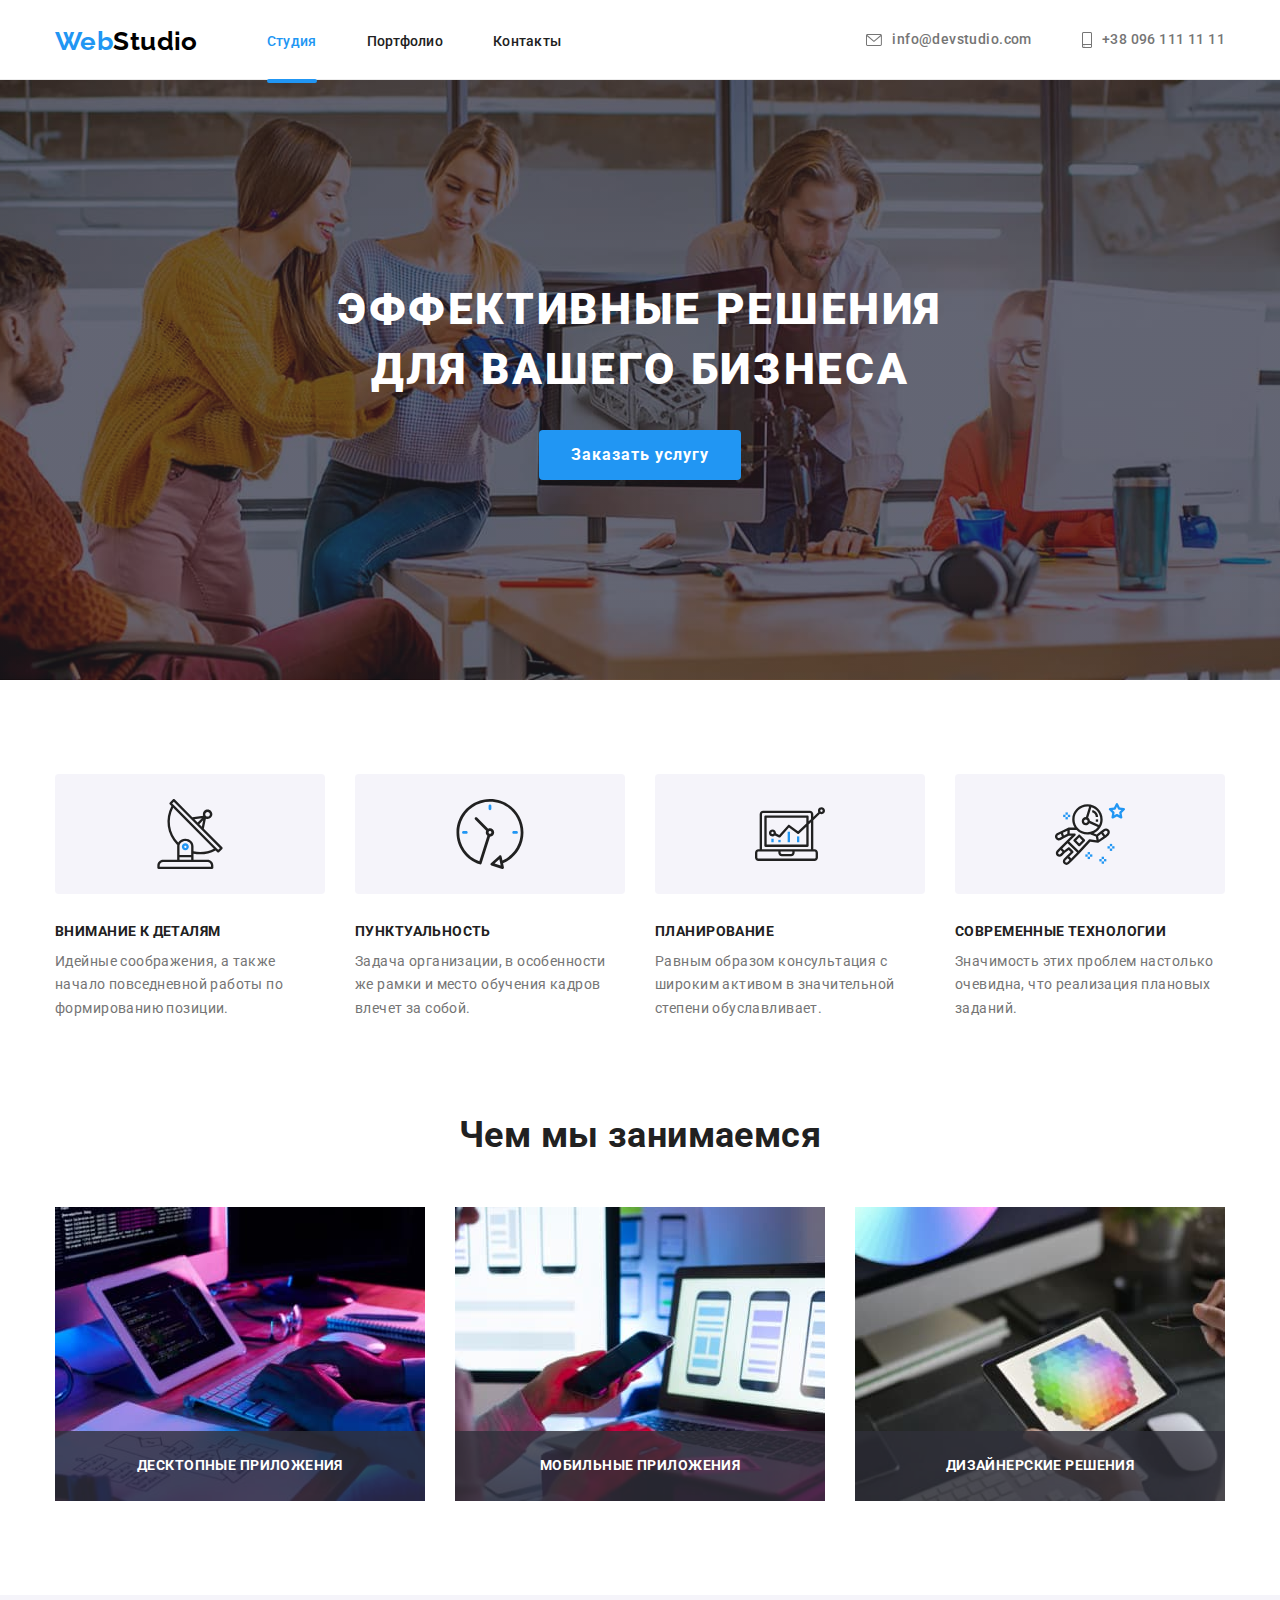
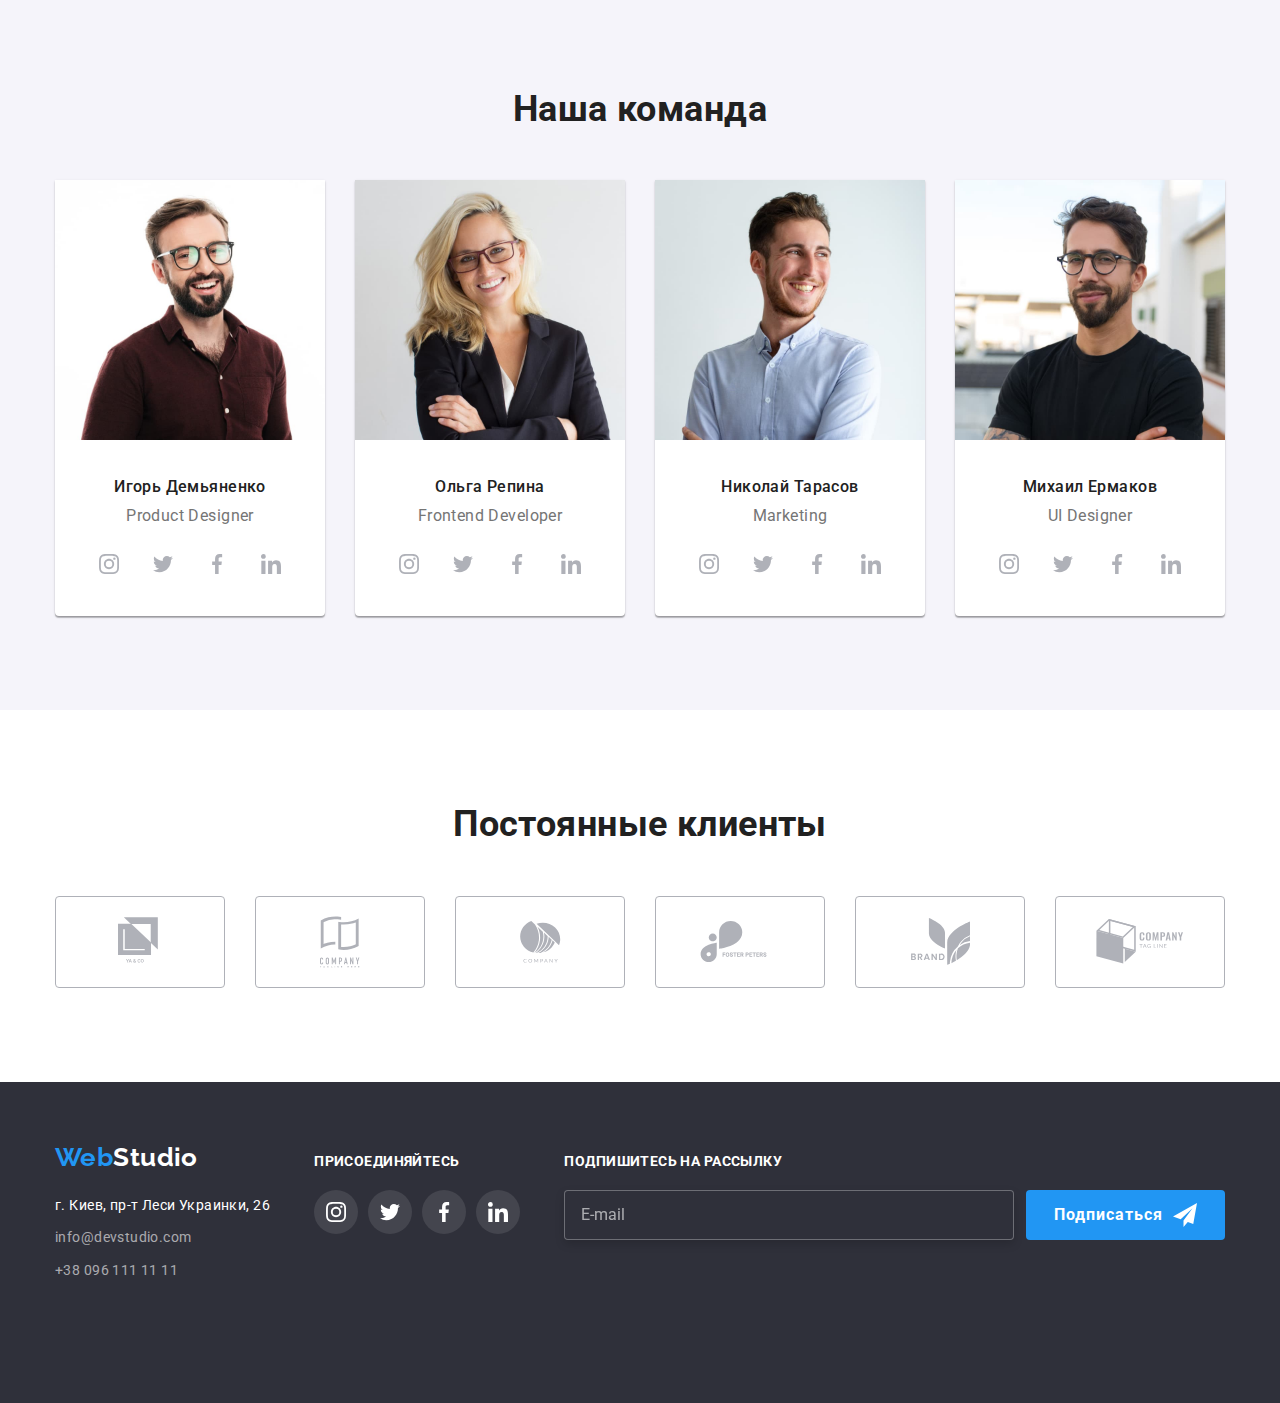
==== index.html @ 96daaaf6 "Добавляет адаптивную верстку" ====
<!DOCTYPE html>
<html lang="ru">
<head>
    <meta charset="UTF-8">
    <meta http-equiv="X-UA-Compatible" content="IE=edge">
    <meta name="viewport" content="width=device-width, initial-scale=1.0">
    <title>WebStudio</title>
    <link rel="stylesheet" href="https://cdnjs.cloudflare.com/ajax/libs/modern-normalize/1.0.0/modern-normalize.min.css">
    <link rel="preconnect" href="https://fonts.gstatic.com">
    <link href="https://fonts.googleapis.com/css2?family=Raleway:wght@700&family=Roboto:wght@400;500;700;900&display=swap"
        rel="stylesheet">
    <link rel="stylesheet" href="./css/styles.min.css">
    
</head>
<body>

    <!-- Шапка сайта -->

    <header class="header">
        <div class="container header__container">
            <nav class="header__navigation">
                <a href="./" class="logo"><span class="logo__first">Web</span>Studio</a>   
                <button class="menu-button" type="button">
                    <svg width="40" height="40" aria-label="Переключатель мобильного меню">
                        <use class="icon-menu" href="./images/icons/icons.svg#menu"></use>
                        <use class="icon-close_menu" href="./images/icons/icons.svg#close_menu"></use>
                    </svg>
                </button>
                <div class="menu-container">
                    <ul class="menu list">
                        <li class="menu__item"><a class="link menu__link current" href="./index.html">Студия</a></li>
                        <li class="menu__item"><a class="link menu__link" href="./portfolio.html">Портфолио</a></li>
                        <li class="menu__item"><a class="link menu__link" href="">Контакты</a></li>
                    </ul>               
        
                    <ul class="list contacts-us__list">
                        <li class="contacts-us__item">
                            <a href="mailto:info@devstudio.com" class="link contacts-us__link">
                                <svg class="contacts-us__icon" width="16" height="12">
                                    <use href="./images/icons/icons.svg#envelope"></use>
                                </svg>
                                info@devstudio.com</a>
                        </li>
                        <li class="contacts-us__item">
                            <a href="tel:+380961111111" class="link contacts-us__link">
                                <svg class="contacts-us__icon" width="10" height="16">
                                    <use href="./images/icons/icons.svg#smartphone"></use>
                                </svg>  
                            +38 096 111 11 11</a>
                        </li>  
                    </ul>
                </div> 
            </nav>
         </div>
    </header>  

    <main>

        <!-- Hero -->

        <section class="section hero">
            <div class="container hero__container">
                <h1 class="hero__title">Эффективные решения<br>для вашего бизнеса</h1>
                <button type="button" class="button hero__button" data-modal-open>Заказать услугу</button>
            </div>
        </section>
        
        
        <!-- Особенности -->

        <section class="section features">
            <div class="container features__container">
                <h2 class="features__heading visually-hidden">Особенности</h2>
                <ul class="list features__list">
                    <li class="features__item features__icon-antenna">
                        <h3 class="features__item-title">Внимание к деталям</h3>
                        <p>Идейные соображения, а также начало повседневной работы по формированию позиции.</p>
                    </li>
                    <li class="features__item features__icon-clock">                         
                        <h3 class="features__item-title">Пунктуальность</h3>
                        <p>Задача организации, в особенности же рамки и место обучения кадров влечет за собой.</p>
                    </li>
                    <li class="features__item features__icon-diagram">                        
                        <h3 class="features__item-title">Планирование</h3>
                        <p>Равным образом консультация с широким активом в значительной степени обуславливает.</p>
                    </li>
                    <li class="features__item features__icon-astronaut">                       
                        <h3 class="features__item-title">Современные технологии</h3>
                        <p>Значимость этих проблем настолько очевидна, что реализация плановых заданий.</p>
                    </li>
                </ul>
            </div>
        </section>

        <!-- Чем мы занимаемся -->

        <section class="section work-list">
            <div class="container work-list__container">
                <h2 class="work-list__heading">Чем мы занимаемся</h2>
                <ul class="list work-list__list">         
                    <li class="work-list__item">
                        <img src="./images/work-list/box1.jpg" alt="box1" width="370">
                        <p class="work-list__text-image">Десктопные приложения</p>
                    </li>
                    <li class="work-list__item">
                        <img src="./images/work-list/box2.jpg" alt="box2" width="370">
                        <p class="work-list__text-image">Мобильные приложения</p>
                    </li>  
                    <li class="work-list__item">
                        <img src="./images/work-list/box3.jpg" alt="box3" width="370">
                        <p class="work-list__text-image">Дизайнерские решения</p>
                    </li>
                </ul>
            </div>
        </section>

        <!-- Наша команда -->

        <section class="section team">
            <div class="container">
                <h2 class="team__heading">Наша команда</h2>
                <ul class="list team__list">   
                    <li class="team__card">
                        <img class="team__photo" src="./images/team/img(2)(1).jpg" alt="фото Игорь Демьяненко" width="270">
                        <div class="team__contacts">
                            <h3 class="team__name">Игорь Демьяненко</h3>
                            <p lang="en" class="team__profession">Product Designer</p>
                            <ul class="list team__social-list">
                                <li class="team__social-item">
                                    <a class="link team__social-link" href="" target="_blank" rel="noopener noreferrer">
                                        <svg class="icon" width="20" height="20">
                                            <use href="./images/icons/icons.svg#instagram"></use>
                                        </svg>
                                    </a>
                                </li>
                                <li class="team__social-item">
                                    <a class="link team__social-link" href="" target="_blank" rel="noopener noreferrer">
                                        <svg class="icon" width="20" height="20">
                                            <use href="./images/icons/icons.svg#twitter"></use>
                                        </svg>
                                    </a>
                                </li>
                                <li class="team__social-item">
                                    <a class="link team__social-link" href="" target="_blank" rel="noopener noreferrer">
                                        <svg class="icon" width="20" height="20">
                                            <use href="./images/icons/icons.svg#facebook"></use>
                                        </svg>
                                    </a>
                                </li>
                                <li class="team__social-item">
                                    <a class="link team__social-link" href="" target="_blank" rel="noopener noreferrer">
                                        <svg class="icon" width="20" height="20">
                                            <use href="./images/icons/icons.svg#linkedin"></use>
                                        </svg>
                                    </a>
                                </li>
                            </ul>         
                        </div>
                    </li>
                    <li class="team__card">
                        <img class="team__photo" src="./images/team/img(3)(1).jpg" alt="фото Ольга Репина" width="270">
                        <div class="team__contacts">
                            <h3 class="team__name">Ольга Репина</h3>
                            <p lang="en" class="team__profession">Frontend Developer</p>
                            <ul class="list team__social-list">
                                <li class="team__social-item">
                                    <a class="link team__social-link" href="" target="_blank" rel="noopener noreferrer">
                                        <svg class="icon" width="20" height="20">
                                            <use href="./images/icons/icons.svg#instagram"></use>
                                        </svg>
                                    </a>
                                </li>
                                <li class="team__social-item">
                                    <a class="link team__social-link" href="" target="_blank" rel="noopener noreferrer">
                                        <svg class="icon" width="20" height="20">
                                            <use href="./images/icons/icons.svg#twitter"></use>
                                        </svg>
                                    </a>
                                </li>
                                <li class="team__social-item">
                                    <a class="link team__social-link" href="" target="_blank" rel="noopener noreferrer">
                                        <svg class="icon" width="20" height="20">
                                            <use href="./images/icons/icons.svg#facebook"></use>
                                        </svg>
                                    </a>
                                </li>
                                <li class="team__social-item">
                                    <a class="link team__social-link" href="" target="_blank" rel="noopener noreferrer">
                                        <svg class="icon" width="20" height="20">
                                            <use href="./images/icons/icons.svg#linkedin"></use>
                                        </svg>
                                    </a>
                                </li>
                            </ul> 
                        </div>
                    </li>
                    <li class="team__card">
                        <img class="team__photo" src="./images/team/img(4)(1).jpg" alt="фото Николай Тарасов" width="270">
                        <div class="team__contacts">
                            <h3 class="team__name">Николай Тарасов</h3>
                        <p lang="en" class="team__profession">Marketing</p>
                        <ul class="list team__social-list">
                            <li class="team__social-item">
                                <a class="link team__social-link" href="" target="_blank" rel="noopener noreferrer">
                                    <svg class="icon" width="20" height="20">
                                        <use href="./images/icons/icons.svg#instagram"></use>
                                    </svg>
                                </a>
                            </li>
                            <li class="team__social-item">
                                <a class="link team__social-link" href="" target="_blank" rel="noopener noreferrer">
                                    <svg class="icon" width="20" height="20">
                                        <use href="./images/icons/icons.svg#twitter"></use>
                                    </svg>
                                </a>
                            </li>
                            <li class="team__social-item">
                                <a class="link team__social-link" href="" target="_blank" rel="noopener noreferrer">
                                    <svg class="icon" width="20" height="20">
                                        <use href="./images/icons/icons.svg#facebook"></use>
                                    </svg>
                                </a>
                            </li>
                            <li class="team__social-item">
                                <a class="link team__social-link" href="" target="_blank" rel="noopener noreferrer">
                                    <svg class="icon" width="20" height="20">
                                        <use href="./images/icons/icons.svg#linkedin"></use>
                                    </svg>
                                </a>
                            </li>
                        </ul> 
                        </div>
                    </li>
                    <li class="team__card">
                        <img  class="team__photo" src="./images/team/img(5)(1).jpg" alt="фото Михаил Ермаков" width="270">
                        <div class="team__contacts">
                            <h3 class="team__name">Михаил Ермаков</h3>
                            <p lang="en" class="team__profession">UI Designer</p>
                            <ul class="list team__social-list">
                                <li class="team__social-item">
                                    <a class="link team__social-link" href="" target="_blank" rel="noopener noreferrer">
                                        <svg class="team__icon" width="20" height="20">
                                            <use href="./images/icons/icons.svg#instagram"></use>
                                        </svg>
                                    </a>
                                </li>
                                <li class="team__social-item">
                                    <a class="link team__social-link" href="" target="_blank" rel="noopener noreferrer">
                                        <svg class="team__icon" width="20" height="20">
                                            <use href="./images/icons/icons.svg#twitter"></use>
                                        </svg>
                                    </a>
                                </li>
                                <li class="team__social-item">
                                    <a class="link team__social-link" href="" target="_blank" rel="noopener noreferrer">
                                        <svg class="team__icon" width="20" height="20">
                                            <use href="./images/icons/icons.svg#facebook"></use>
                                        </svg>
                                    </a>
                                </li>
                                <li class="team__social-item">
                                    <a class="link team__social-link" href="" target="_blank" rel="noopener noreferrer">
                                        <svg class="team__icon" width="20" height="20">
                                            <use href="./images/icons/icons.svg#linkedin"></use>
                                        </svg>
                                    </a>
                                </li>
                            </ul> 
                        </div>
                    </li> 
                </ul>
            </div>
        </section>

        <!-- Постоянные клиенты -->

        <section class="section clients">
            <div class="container">
                <h2 class="clients__heading">Постоянные клиенты</h2>            
            <div class="clients__main">
                <ul class="list clients__list">
                    <li class="clients__item">
                        <a class="link clients__link" href="">
                            <svg class="clients__icon" width="44" height="49">
                                <use href="./images/icons/icons.svg#logo1"></use>
                            </svg> 
                        </a>
                    </li>
                    <li class="clients__item">
                        <a class="link clients__link" href="">
                            <svg class="clients__icon" width="40" height="52">
                                <use href="./images/icons/icons.svg#logo2"></use>
                            </svg>
                        </a>
                    </li>
                    <li class="clients__item">
                        <a class="link clients__link" href="">
                            <svg class="clients__icon" width="41" height="42">
                                <use href="./images/icons/icons.svg#logo3"></use>
                            </svg>
                        </a>
                    </li>         
                    <li class="clients__item">
                        <a class="link clients__link" href="">
                            <svg class="clients__icon" width="80" height="42">
                                <use href="./images/icons/icons.svg#logo4"></use>
                            </svg>
                        </a>
                    </li>
                    <li class="clients__item">
                        <a class="link clients__link" href="">
                            <svg class="clients__icon" width="59" height="47">
                                <use href="./images/icons/icons.svg#logo5"></use>
                            </svg>
                        </a>
                    </li>
                    <li class="clients__item">
                        <a class="link clients__link" href="">
                            <svg class="clients__icon" width="88" height="45">
                                <use href="./images/icons/icons.svg#logo6"></use>
                            </svg>
                        </a>
                    </li>                                                         
            </ul>
            </div>
            </div>            
        </section>  
    </main>

    <!-- Футер -->

    <footer class="section footer">
        <div class="container footer__item">
            <div class="footer__contacts">
                <div class="footer__address">
                    <a href="./" class="logo logo--write"><span class="logo__first">Web</span>Studio</a>
                </div>
                <address>
                    <p  class="footer__title">г. Киев, пр-т Леси Украинки, 26</p>
                    <ul class="list footer__list">
                        <li class="footer__mail"><a href="mailto:info@devstudio.com" class="link footer__link">info@devstudio.com</a></li>
                        <li class="tel"><a href="tel:+380961111111" class="link footer__link">+38 096 111 11 11</a></li>
                    </ul>
                </address>
            </div>
            
            <div class="connection">
                <p class="connection__text">присоединяйтесь</p>
            <ul class="list connection__list">
                <li class="connection__item">
                    <a class="link connection__link" href="" target="_blank" rel="noopener noreferrer">
                        <svg class="icon" width="20" height="20">
                            <use href="./images/icons/icons.svg#instagram"></use>
                        </svg>
                    </a>
                </li>
                <li class="connection__item">
                    <a class="link connection__link" href="" target="_blank" rel="noopener noreferrer">
                        <svg class="icon" width="20" height="20">
                            <use href="./images/icons/icons.svg#twitter"></use>
                        </svg>
                    </a>
                </li>
                <li class="connection__item">
                    <a class="link connection__link" href="" target="_blank" rel="noopener noreferrer">
                        <svg class="icon" width="20" height="20">
                            <use href="./images/icons/icons.svg#facebook"></use>
                        </svg>
                    </a>
                </li>
                <li class="connection__item">
                    <a class="link connection__link" href="" target="_blank" rel="noopener noreferrer">
                        <svg class="icon" width="20" height="20">
                            <use href="./images/icons/icons.svg#linkedin"></use>
                        </svg>
                    </a>
                </li>
            </ul>
            </div>

            <!-- Форма в футере -->

            <div class="footer-form">
                <p class="footer-form__text">Подпишитесь на рассылку</p>
                <form class="subscription">                        
                        <div class="subscription__mail">
                            <label for="mail"></label>
                            <input type="email" class="subscription__input" name="mail" id="mail" placeholder="E-mail" />
                        </div>                  
                        <div class="footer-form__button">
                            <button class="button subscription__button" type="submit">Подписаться
                                <svg class="subscription__icon subscription__icon--end" width="24" height="24">
                                    <use href="./images/icons/icons.svg#icon-send"></use>
                                </svg>
                            </button>
                        </div>                       
                </form>
            </div>
        </div>    
    </footer>    

    <!-- Модальное окно -->

    <div class="backdrop is-hidden" data-modal>
        <div class="modal">
            <button type="button" class="modal__close" aria-label="Закрыть" data-modal-close>
                <svg class="icon" width="11" height="11">
                    <use href="./images/icons/icons.svg#close"></use>
                </svg>
            </button>
            
            <p class="modal__heading">Оставьте свои данные, мы вам перезвоним</p>
            <form class="modal-form">
                <div class="modal-form__name">
                    <label for="user-name" class="modal-form__label">Имя</label>
                    <div class="modal-form__line"> 
                        <input type="text" class="modal-form__input" name="user-name" id="user-name">
                        <svg class="modal-form__icon" width="18" height="18">
                            <use href="./images/icons/icons.svg#person"></use>
                        </svg>                                
                    </div>
                </div>
                <div class="modal-form__tel">
                    <label for="tel" class="modal-form__label">Телефон</label>
                    <div class="modal-form__line">
                        <input type="tel" class="modal-form__input" name="tel" id="tel">
                        <svg class="modal-form__icon" width="18" height="18">
                            <use href="./images/icons/icons.svg#phone"></use>
                        </svg>
                    </div>
                </div>
                <div class="modal-form__mail">
                    <label for="mailto" class="modal-form__label">Почта</label>
                    <div class="modal-form__line">
                        <input type="email" class="modal-form__input" name="mail" id="mailto">
                        <svg class="modal-form__icon" width="18" height="18">
                            <use href="./images/icons/icons.svg#email"></use>
                        </svg>
                    </div>
                </div>
                <div class="modal-form__comment">
                    <label for="comment" class="modal-form__label">Комментарий</label>
                    <textarea class="modal-form__comment-input" name="comment" id="comment" rows="6" placeholder="Введите текст"></textarea>
                </div>
                <div class="modal-form__agreement">
                    <label for="agreement" class="modal-form__check-label">
                        <input type="checkbox" class="modal-form__check" name="agreement" id="agreement">
                        <svg class="modal-form__icon-check" width="16" height="15">
                            <use href="./images/icons/icons.svg#icon-check"></use>
                        </svg>
                    <span class="modal-form__checkbox-text">Соглашаюсь с рассылкой и принимаю <a class="modal-form__link" href="">Условия договора</a></span>
                </label>
                </div>
                <button class="button button__modal-send" type="submit">Отправить</button>  
            </form>
        </div>
    </div>

    <script src="./js/modal.js"></script>
</body>
</html>
---- css/styles.min.css ----
:root{--primary-text-color: #757575;--title-text-color: #212121;--accent-color: #2196f3;--primary-write-color: #ffffff;--complementary-color: rgba(255, 255, 255, 0.6);--background-button-color: #f5f4fa;--logo-color: #000000;--background-section-color: #2f303a;--secondary-bg-color: #188ce8;--regular-font-weight: 400;--medium-font-weight: 500;--bold-font-weight: 700;--black-font-weight: 900;--main-font-size: 14px;--secondary-font-size: 16px;--main-transition: 250ms cubic-bezier(0.4, 0, 0.2, 1)}.hero__button:hover,.hero__button:focus,.button__modal-send:hover,.button__modal-send:focus{background-color:var(--secondary-bg-color);box-shadow:0px 4px 4px rgba(0,0,0,0.15)}body{background-color:var(--primary-write-color);color:var(--primary-text-color);font-family:Roboto, sans-serif;font-weight:var(--regular-font-weight);font-size:var(--main-font-size);line-height:1.7;letter-spacing:0.03em}.visually-hidden{position:absolute !important;clip:rect(1px 1px 1px 1px);clip:rect(1px, 1px, 1px, 1px);padding:0 !important;border:0 !important;height:1px !important;width:1px !important;overflow:hidden}h1,h2,h3,h4,h5,h6,p,ul{margin:0px;padding:0px}.link{text-decoration:none;color:inherit}.list{list-style:none}.section{width:100%}@media screen and (max-width: 480px), screen and (min-width: 480px){.section{padding-bottom:60px}}@media screen and (min-width: 768px){.section{padding-bottom:60px}}@media screen and (min-width: 1200px){.section{padding-bottom:94px}}img{display:block;max-width:100%;height:auto}.button{color:var(--primary-write-color);background-color:var(--accent-color);font-weight:var(--bold-font-weight);font-size:var(--secondary-font-size);line-height:1.87;align-items:center;text-align:center;letter-spacing:0.06em;cursor:pointer;padding:10px 32px;border:transparent;border-radius:4px;transition:background-color var(--main-transition),box-shadow var(--main-transition)}.logo{font-family:raleway, sans-serif;color:var(--logo-color);font-weight:var(--bold-font-weight);font-size:26px;line-height:1.2;text-decoration:none}@media screen and (max-width: 480px), screen and (min-width: 480px){.logo{padding-top:16px;padding-bottom:16px}}.logo__first{color:var(--accent-color)}.container{margin-left:auto;margin-right:auto;padding-left:15px;padding-right:15px}@media screen and (max-width: 480px), screen and (min-width: 480px){.container{width:480px}}@media screen and (min-width: 768px){.container{width:768px}}@media screen and (min-width: 1200px){.container{width:1200px}}.header{display:flex;border-bottom:1px solid #ECECEC}@media screen and (min-width: 480px), screen and (max-width: 480px){.header{height:60px}}@media screen and (min-width: 768px){.header{height:80px}}@media screen and (min-width: 1200px){.header{display:flex}}.header__navigation{display:flex;align-items:center}@media screen and (max-width: 480px), screen and (min-width: 480px){.header__navigation{justify-content:space-between}}@media screen and (min-width: 1200px){.header__navigation{display:flex;align-items:center}}@media screen and (min-width: 768px){.menu-button{display:none}}@media screen and (max-width: 480px), screen and (min-width: 480px){.menu-container{display:none}}@media screen and (min-width: 768px){.menu-container{display:block;display:flex;justify-content:center}}@media screen and (min-width: 768px){.menu__list{display:flex;margin-left:auto}}.menu{display:flex}@media screen and (min-width: 1200px){.menu{margin-left:auto;align-items:center}}@media screen and (min-width: 768px){.menu__item:not(:last-child){margin-right:50px}}@media screen and (min-width: 1200px){.menu__item:not(:last-child){margin-right:50px}}.menu__link{display:block;padding-top:32px;padding-bottom:32px}.menu,.menu__link{color:var(--title-text-color);font-weight:var(--medium-font-weight);line-height:1.14;list-style:none;letter-spacing:0.02em;transition:color var(--main-transition)}.menu:hover,.menu:focus,.menu__link:hover,.menu__link:focus{color:var(--accent-color)}.menu__link.current{color:var(--accent-color)}.menu__item{position:relative;align-items:baseline}.menu__link.current::after{content:'';position:absolute;bottom:-1px;left:0;width:100%;height:4px;background:#2196F3;border-radius:2px}.contacts-us__list{display:flex;margin-left:auto}@media screen and (min-width: 768px){.contacts-us__list{display:inline;margin-left:84px;padding-top:21px;padding-bottom:21px}}@media screen and (min-width: 1200px){.contacts-us__list{display:flex;margin-left:305px;padding-top:0;padding-bottom:0}}@media screen and (min-width: 1200px){.contacts-us__item:not(:first-child){margin-left:50px}}@media screen and (min-width: 768px){.contacts-us__item:not(:last-child){margin-bottom:4px}}.contacts-us__link{display:flex;color:var(--primary-text-color);font-weight:var(--medium-font-weight);line-height:1.14;align-items:center;transition:color var(--main-transition)}.contacts-us__link:hover,.contacts-us__link:focus{color:var(--accent-color)}@media screen and (min-width: 768px){.contacts-us__link{padding-top:0;padding-bottom:0}}@media screen and (min-width: 1200px){.contacts-us__link{padding-top:32px;padding-bottom:32px}}.contacts-us__icon{margin-right:10px;fill:currentColor;display:inline-block}.hero{display:flex;background-color:var(--background-section-color);text-align:center;max-width:1600px;margin-left:auto;margin-right:auto;background-image:linear-gradient(rgba(47,48,58,0.4), rgba(47,48,58,0.4)),url(../images/hero/fonhero.jpg);background-size:cover;background-repeat:no-repeat;background-position:center}@media screen and (max-width: 480px), screen and (min-width: 480px){.hero{padding-top:118px;padding-bottom:118px}}@media screen and (min-width: 768px){.hero{padding-top:118px;padding-bottom:118px}}@media screen and (min-width: 1200px){.hero{padding-top:200px;padding-bottom:200px}}.hero__title{color:var(--primary-write-color);font-weight:var(--black-font-weight);text-align:center;letter-spacing:0.06em;text-transform:uppercase;margin-bottom:30px;margin-left:auto;margin-right:auto}@media screen and (max-width: 480px), screen and (min-width: 480px){.hero__title{font-size:26px;line-height:1.61}}@media screen and (min-width: 768px){.hero__title{font-size:26px;line-height:1.61}}@media screen and (min-width: 1200px){.hero__title{font-size:44px;line-height:1.36}}@media screen and (max-width: 480px), screen and (min-width: 480px){.features{padding-top:60px}}@media screen and (min-width: 768px){.features{padding-top:60px}}@media screen and (min-width: 1200px){.features{padding-top:94px}}@media screen and (min-width: 768px){.features__item{width:calc((100%-60px) / 2);width:354px;margin-right:30px;margin-bottom:30px}}@media screen and (min-width: 1200px){.features__item{width:270px}}.features__item::before{content:"";display:inline-flex;height:120px;background-repeat:no-repeat;background-position:center;background-color:var(--background-button-color);border-radius:4px;margin-bottom:30px}@media screen and (max-width: 480px), screen and (min-width: 480px){.features__item::before{width:450px}}@media screen and (min-width: 768px){.features__item::before{width:354px}}@media screen and (min-width: 1200px){.features__item::before{width:270px}}.features__icon-antenna::before{background-image:url(../images/icons/antenna.svg)}.features__icon-clock::before{background-image:url(../images/icons/clock.svg)}.features__icon-diagram::before{background-image:url(../images/icons/diagram.svg)}.features__icon-astronaut::before{background-image:url(../images/icons/astronaut.svg)}@media screen and (min-width: 768px){.features__list{display:flex;flex-wrap:wrap;margin-right:-30px;margin-bottom:-30px}}@media screen and (min-width: 1200px){.features__list{display:flex}}.features__heading,.features__item-title{color:var(--title-text-color)}.features__item-title{font-size:var(--main-font-size);font-weight:var(--bold-font-weight);line-height:1.14;letter-spacing:0.03em;text-transform:uppercase;margin-bottom:10px}@media screen and (max-width: 480px), screen and (min-width: 480px){.features__item-title{text-align:center}}@media screen and (min-width: 768px){.features__item-title{text-align:start}}@media screen and (min-width: 1200px){.features__item-title{text-align:start}}@media screen and (max-width: 480px), screen and (min-width: 480px){.work-list{display:none}}@media screen and (min-width: 1200px){.work-list{display:block}}.work-list__list{display:flex}.work-list__heading{color:var(--title-text-color);font-weight:var(--bold-font-weight);font-size:36px;line-height:1.16;text-align:center}.work-list__heading{margin-bottom:50px}.work-list__item{position:relative}.work-list__item:not(:last-child){margin-right:30px}.work-list__text-image{position:absolute;display:flex;background-color:rgba(47,48,58,0.8);bottom:0;width:100%;height:70px;font-weight:var(--bold-font-weight);font-size:var(--main-font-size);line-height:1.14;align-items:center;justify-content:center;text-transform:uppercase;color:#FFFFFF}.team{background-color:#f5f4fa}@media screen and (max-width: 480px), screen and (min-width: 480px){.team{padding-top:60px}}@media screen and (min-width: 1200px){.team{padding-top:94px}}@media screen and (max-width: 480px), screen and (min-width: 480px){.team__list{display:flex;flex-wrap:wrap;justify-content:center}}@media screen and (min-width: 768px){.team__list{margin-right:-30px;margin-bottom:-30px}}@media screen and (min-width: 1200px){.team__list,.team__social-list{display:inline-flex}}@media screen and (min-width: 1200px){.team__card:not(:last-child){margin-right:30px}}.team__name{color:var(--title-text-color);font-weight:var(--medium-font-weight);font-size:var(--secondary-font-size);line-height:1.18;text-align:center;margin-bottom:10px}.team__profession{font-size:var(--secondary-font-size);line-height:1.18;text-align:center;margin-bottom:16px}.team__social-link{display:flex;justify-content:center;align-items:center;width:44px;height:44px;border-radius:50%;fill:#AFB1B8;transition:background-color var(--main-transition),fill var(--main-transition)}.team__social-link:hover,.team__social-link:focus{background-color:var(--accent-color);fill:var(--primary-write-color)}@media screen and (max-width: 480px), screen and (min-width: 480px){.team__social-item{display:inline-flex}}.team__social-item:not(:last-child){margin-right:10px}.team__heading{color:var(--title-text-color);font-weight:var(--bold-font-weight);text-align:center}@media screen and (max-width: 480px), screen and (min-width: 480px){.team__heading{font-size:28px;line-height:1.17;margin-bottom:30px}}@media screen and (min-width: 768px){.team__heading{font-size:28px;line-height:1.17;margin-bottom:30px}}@media screen and (min-width: 1200px){.team__heading{font-size:36px;line-height:1.16;margin-bottom:50px}}.team__card{background-color:var(--primary-write-color);box-shadow:0px 1px 3px rgba(0,0,0,0.12),0px 1px 1px rgba(0,0,0,0.14),0px 2px 1px rgba(0,0,0,0.2);border-radius:0px 0px 4px 4px;text-align:center}@media screen and (max-width: 480px), screen and (min-width: 480px){.team__card{margin-bottom:30px}}@media screen and (min-width: 768px){.team__card{width:calc((100%-60px) / 2);width:354px;margin-right:30px;margin-bottom:30px}}@media screen and (min-width: 1200px){.team__card{max-width:270px}}@media screen and (max-width: 480px), screen and (min-width: 480px){.team__photo{display:inline;justify-content:center;width:450px}}@media screen and (min-width: 768px){.team__photo{width:354px}}@media screen and (min-width: 1200px){.team__photo{width:270px}}.team__contacts{padding:30px 32px 30px 32px;justify-content:center}@media screen and (max-width: 480px), screen and (min-width: 480px){.work-list{display:none}}@media screen and (min-width: 1200px){.work-list{display:block}}.work-list__list{display:flex}.work-list__heading{color:var(--title-text-color);font-weight:var(--bold-font-weight);font-size:36px;line-height:1.16;text-align:center}.work-list__heading{margin-bottom:50px}.work-list__item{position:relative}.work-list__item:not(:last-child){margin-right:30px}.work-list__text-image{position:absolute;display:flex;background-color:rgba(47,48,58,0.8);bottom:0;width:100%;height:70px;font-weight:var(--bold-font-weight);font-size:var(--main-font-size);line-height:1.14;align-items:center;justify-content:center;text-transform:uppercase;color:#FFFFFF}@media screen and (max-width: 480px), screen and (min-width: 480px){.clients{padding-top:60px}}@media screen and (min-width: 768px){.clients{padding-top:60px}}@media screen and (min-width: 1200px){.clients{padding-top:94px}}.clients__heading{font-weight:var(--bold-font-weight);text-align:center;color:var(--title-text-color)}@media screen and (max-width: 480px), screen and (min-width: 480px){.clients__heading{font-size:28px;line-height:1.17;margin-bottom:30px}}@media screen and (min-width: 768px){.clients__heading{font-size:28px;line-height:1.17;margin-bottom:30px}}@media screen and (min-width: 1200px){.clients__heading{font-size:36px;line-height:1.16;margin-bottom:50px}}.clients__list{display:flex;flex-wrap:wrap}@media screen and (max-width: 480px), screen and (min-width: 480px){.clients__list{display:flex;flex-wrap:wrap;margin-right:-15px;margin-bottom:-30px}}@media screen and (min-width: 768px){.clients__list{display:flex;flex-wrap:wrap;margin-right:-30px;margin-bottom:-30px}}.clients__link{display:inline-flex;width:170px;height:92px;border:1px solid #AFB1B8;border-radius:4px;justify-content:center;align-items:center;fill:#AFB1B8;transition:fill var(--main-transition),border-color var(--main-transition)}.clients__link:hover,.clients__link:focus{fill:var(--accent-color);border-color:var(--accent-color)}@media screen and (max-width: 480px), screen and (min-width: 480px){.clients__link{width:210px}}@media screen and (min-width: 768px){.clients__link{width:226px}}@media screen and (min-width: 1200px){.clients__link{width:170px}}@media screen and (max-width: 480px), screen and (min-width: 480px){.clients__item{width:calc((100%-60px) / 2);width:210px;margin-right:15px;margin-bottom:30px}}@media screen and (min-width: 768px){.clients__item{width:calc((100%-60px) / 3);width:226px;margin-right:30px;margin-bottom:30px}}@media screen and (min-width: 1200px){.clients__item{width:170px}}.footer{background-color:var(--background-section-color);padding-top:60px;padding-bottom:60px}@media screen and (min-width: 768px) and (max-width: 1199px){.footer-adr:not(:last-child){margin-bottom:60px}}@media screen and (max-width: 480px), screen and (min-width: 480px){.footer__item{margin-left:auto;margin-right:auto}}@media screen and (min-width: 768px){.footer__item{display:flex;flex-wrap:wrap;justify-content:center}}@media screen and (min-width: 1200px){.footer__item{display:flex;justify-content:space-between;align-items:baseline}}@media screen and (max-width: 480px), screen and (min-width: 480px){.footer__contacts{text-align:center;margin-bottom:60px}}@media screen and (min-width: 768px){.footer__contacts{margin-right:165px}}@media screen and (min-width: 1200px){.footer__contacts{margin-right:0;text-align:start}}.footer__address{display:inline-block;margin-bottom:20px}.footer__address .logo{padding:0}.logo--write{color:var(--primary-write-color)}.footer__title{font-style:normal;color:var(--primary-write-color);line-height:1.7;margin-bottom:9px}.footer__link{font-style:normal;list-style:none;color:var(--complementary-color);line-height:1.7;transition:color var(--main-transition)}.footer__link:hover,.footer__link:focus{color:var(--accent-color)}.footer__mail{margin-bottom:9px}@media screen and (max-width: 480px), screen and (min-width: 480px){.connection{text-align:center;margin-bottom:60px}}@media screen and (min-width: 768px) and (max-width: 1199px){.connection{text-align:center}}@media screen and (min-width: 1200px){.connection{text-align:start}}.connection__text{font-weight:var(--bold-font-weight);line-height:1.14;text-transform:uppercase;color:var(--primary-write-color);margin-bottom:20px}.connection__list{display:inline-flex}.connection__link{display:flex;background-color:rgba(255,255,255,0.1);justify-content:center;align-items:center;width:44px;height:44px;border-radius:50%;fill:#FFFFFF;transition:background-color var(--main-transition)}.connection__link:hover,.connection__link:focus{background-color:var(--accent-color)}.connection__item:not(:last-child){margin-right:10px}.footer-form__text{color:var(--primary-write-color);font-weight:var(--bold-font-weight);line-height:1.14;text-transform:uppercase;margin-bottom:20px}@media screen and (max-width: 480px), screen and (min-width: 480px){.footer-form__text{text-align:center}}@media screen and (min-width: 768px) and (max-width: 1199px){.footer-form__text{text-align:center}}@media screen and (min-width: 1200px){.footer-form__text{text-align:start}}.subscription{display:flex;align-items:center}@media screen and (max-width: 480px), screen and (min-width: 480px){.subscription{display:block}}@media screen and (min-width: 768px){.subscription{display:block}}@media screen and (min-width: 1200px){.subscription{display:flex}}@media screen and (max-width: 480px), screen and (min-width: 480px){.subscription__mail{margin-bottom:20px}}@media screen and (min-width: 768px){.subscription__mail{margin-bottom:20px}}@media screen and (min-width: 768px) and (min-width: 1200px){.subscription__mail{margin-bottom:0}}.subscription__input{width:358px;height:50px;border:1px solid rgba(255,255,255,0.3);font-size:var(--secondary-font-size);line-height:1.25;color:rgba(255,255,255,0.6);filter:drop-shadow(0px 4px 4px rgba(0,0,0,0.15));border-radius:4px;padding-left:16px;background:var(--background-section-color)}.subscription__input::placeholder{font-size:var(--secondary-font-size);line-height:1.25;color:rgba(255,255,255,0.6)}@media screen and (max-width: 480px), screen and (min-width: 480px){.subscription__input{width:450px}}@media screen and (min-width: 768px) and (max-width: 1199px){.subscription__input{width:450px}}@media screen and (max-width: 480px), screen and (min-width: 480px){.footer-form__button{display:flex}}@media screen and (min-width: 768px) and (max-width: 1199px){.footer-form__button{display:flex}}.subscription__button{display:inline-flex;padding:10px 28px 10px 28px}.subscription__button:hover,.subscription__button:focus{background-color:var(--secondary-bg-color)}@media screen and (max-width: 480px), screen and (min-width: 480px){.subscription__button{margin-left:auto;margin-right:auto}}@media screen and (min-width: 768px) and (max-width: 1199px){.subscription__button{margin-left:auto;margin-right:auto}}@media screen and (min-width: 1200px){.subscription__button{margin-left:12px}}.subscription__icon--end{margin-left:10px}.card-set{padding-top:94px}.card-set__projects{display:flex;justify-content:center;margin-bottom:50px}.card-set__item:not(:last-child){margin-right:8px}.button__primary{color:var(--title-text-color);background-color:var(--background-button-color);font-weight:var(--medium-font-weight);line-height:1.62}.button__primary:hover,.button__primary:focus{color:var(--primary-write-color);background-color:var(--accent-color);box-shadow:0px 4px 4px rgba(0,0,0,0.15)}.button__primary--active{color:var(--primary-write-color);background-color:var(--accent-color);font-weight:var(--medium-font-weight);line-height:1.62;box-shadow:0px 4px 4px rgba(0,0,0,0.15)}.projects{display:flex;flex-wrap:wrap;margin-right:-30px;margin-bottom:-30px}.projects__title{color:var(--title-text-color);font-weight:var(--bold-font-weight);font-size:18px;line-height:2;letter-spacing:0.06em}.projects__direction{color:var(--primary-text-color);font-weight:var(--regular-font-weight);font-size:var(--secondary-font-size);line-height:1.9}.projects__title{margin-bottom:4px}.projects__item{background-color:var(--primary-write-color);flex-basis:calc((100%-60px) / 3);max-width:370px;margin-right:30px;margin-bottom:30px;border:1px solid #eeeeee}.projects__overlay{position:relative;overflow:hidden}.projects__text{position:absolute;width:100%;height:100%;padding:63px 24px 63px 24px;color:var(--primary-write-color);font-size:18px;line-height:1.55;background-color:rgba(33,150,243,0.9);opacity:0;transform:translatey(100%);transition:transform var(--main-transition),opacity var(--main-transition)}.projects__link:hover .projects__text,.projects__link:focus .projects__text{opacity:1;transform:translatey(0)}.projects__link{display:block;transition:box-shadow var(--main-transition)}.projects__link:hover,.projects__link:focus{box-shadow:0px 1px 1px rgba(0,0,0,0.12),0px 4px 4px rgba(0,0,0,0.06),1px 4px 6px rgba(0,0,0,0.16)}.projects__description{padding:20px 24px}.backdrop{position:fixed;top:0;left:0;width:100%;height:100%;background-color:rgba(0,0,0,0.2);opacity:1;transition:opacity var(--main-transition)}.backdrop.is-hidden{visibility:hidden;opacity:0;pointer-events:none}.backdrop.is-hidden .modal{transform:translate(-50%, -50%) scale(1.02)}.modal{position:absolute;left:50%;top:50%;min-width:528px;min-height:581px;background-color:#FFFFFF;box-shadow:0px 1px 3px rgba(0,0,0,0.12),0px 1px 1px rgba(0,0,0,0.14),0px 2px 1px rgba(0,0,0,0.2);border-radius:4px;visibility:visible;padding-top:40px;padding-left:40px;padding-right:40px;padding-bottom:40px;transform:translate(-50%, -50%) scale(1);transition:transform var(--main-transition)}.modal__close{position:absolute;display:flex;align-items:center;justify-content:center;top:8px;right:8px;width:30px;height:30px;border-radius:50%;background-color:#ffffff;border:1px solid rgba(0,0,0,0.1);transition:fill var(--main-transition)}.modal__close:hover,.modal__close:focus{cursor:pointer;fill:var(--accent-color)}.modal__heading{font-weight:var(--bold-font-weight);font-size:20px;line-height:1.15;text-align:center;color:var(--title-text-color);padding-bottom:12px}.modal-form__name,.modal-form__tel,.modal-form__mail{margin-bottom:10px}.modal-form__label,.check{font-weight:var(--regular-font-weight);font-size:12px;line-height:1.16;letter-spacing:0.01em;color:var(--primary-text-color)}.modal-form__line{position:relative}.modal-form__input{width:100%;height:40px;padding-left:42px;border:1px solid rgba(33,33,33,0.2);border-radius:4px;cursor:pointer;outline:0;transition:border var(--main-transition)}.modal-form__input:focus{border:1px solid var(--accent-color);outline-color:var(--accent-color)}.modal-form__input:focus+.modal-form__icon{fill:var(--accent-color)}.modal-form__icon{position:absolute;left:12px;top:50%;transform:translateY(-50%);transition:fill var(--main-transition)}.modal-form__comment{margin-bottom:20px}.modal-form__comment-input{width:100%;resize:none;border:1px solid rgba(33,33,33,0.2);border-radius:4px;cursor:pointer;padding:12px 16px 12px 16px;outline:0;transition:outline-color var(--main-transition),border var(--main-transition)}.modal-form__comment-input::placeholder{font-size:12px;line-height:1.16;letter-spacing:0.01em;color:rgba(117,117,117,0.5)}.modal-form__comment-input:focus{border:1px solid var(--accent-color);outline-color:var(--accent-color)}.modal-form__agreement{margin-bottom:30px}.modal-form__check-label{display:flex;align-items:center;justify-content:center;cursor:pointer}.modal-form__check{position:absolute;-webkit-appearance:none;-moz-appearance:none;appearance:none}.modal-form__check:checked+.modal-form__icon-check{background-color:var(--accent-color);background-image:var(--accent-color);border-radius:2px}.modal-form__icon-check{display:inline-block;width:16px;height:15px;background-image:url(../images/icons/border-check.svg);background-color:#fff;margin-right:7px;transition:background-color var(--main-transition)}.modal-form__checkbox-text{line-height:1.71;color:var(--primary-text-color)}.modal-form__link{color:var(--accent-color)}.button__modal-send{display:block;padding:10px 55px 10px 55px;margin-left:auto;margin-right:auto}
/*# sourceMappingURL=styles.min.css.map */
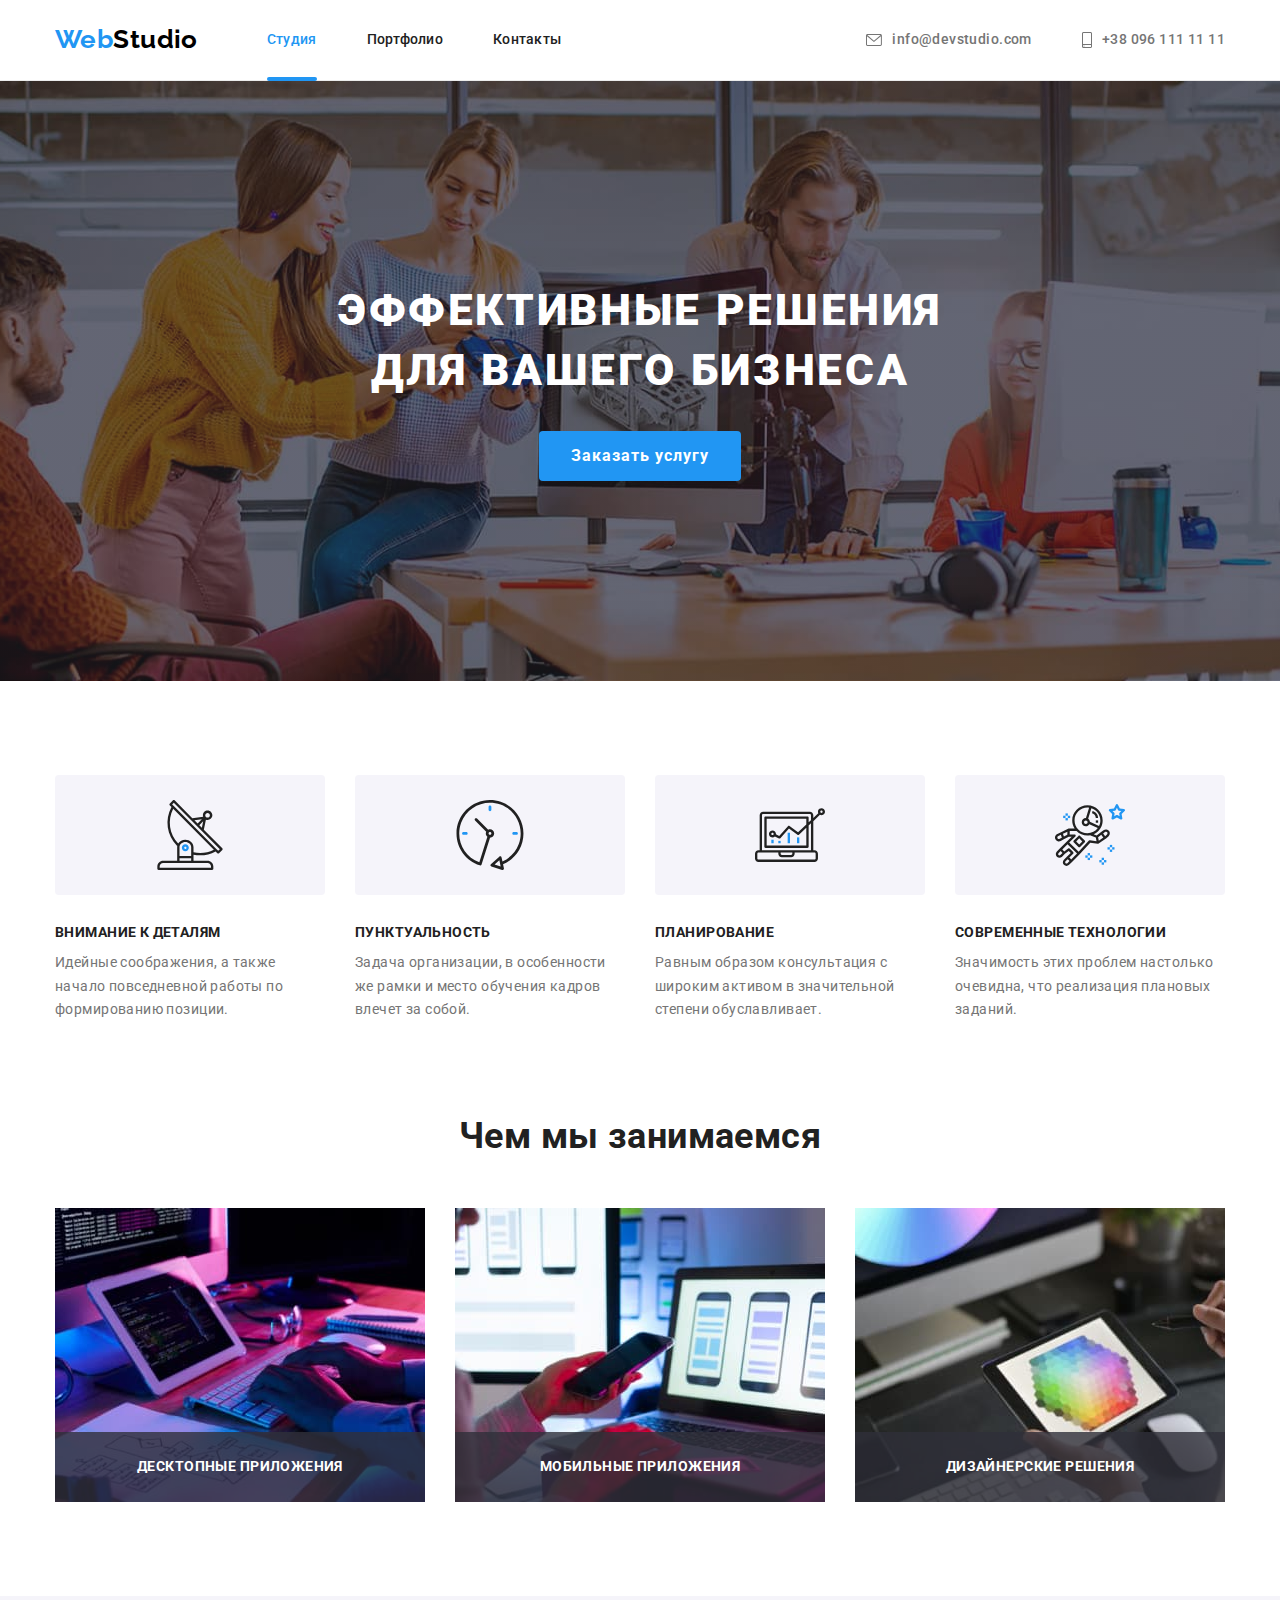
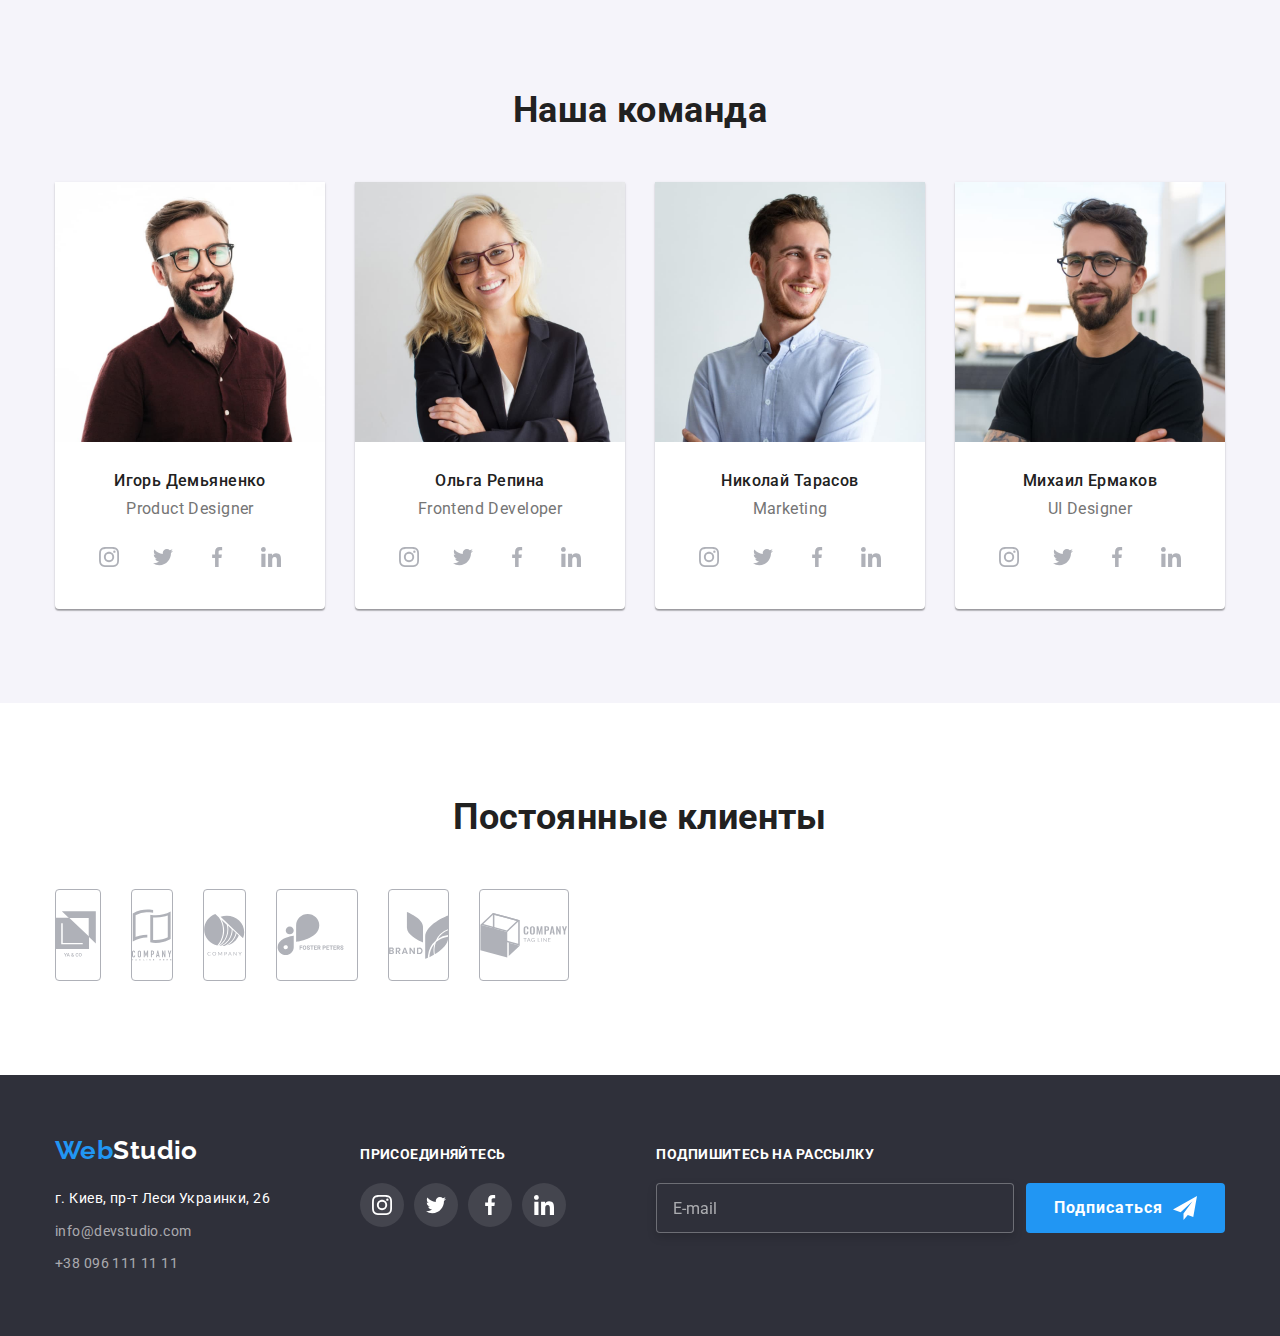
==== commit f8f3bb43: "Меняет медиа" ====
--- a/index.html
+++ b/index.html
@@ -20,12 +20,15 @@
         <div class="container header__container">
             <nav class="header__navigation">
                 <a href="./" class="logo"><span class="logo__first">Web</span>Studio</a>   
-                <button class="menu-button" type="button">
+                <button type="button" class="menu-button is-open" data-menu-button>
                     <svg width="40" height="40" aria-label="Переключатель мобильного меню">
                         <use class="icon-menu" href="./images/icons/icons.svg#menu"></use>
-                        <use class="icon-close_menu" href="./images/icons/icons.svg#close_menu"></use>
+                        <use class="icon-cross" href="./images/icons/icons.svg#cross"></use>
                     </svg>
                 </button>
+                <div class="mobile-menu" data-menu>
+
+                </div>
                 <div class="menu-container">
                     <ul class="menu list">
                         <li class="menu__item"><a class="link menu__link current" href="./index.html">Студия</a></li>
@@ -456,6 +459,7 @@
         </div>
     </div>
 
+    <script src="./js/menu.js"></script>
     <script src="./js/modal.js"></script>
 </body>
 </html>--- a/css/styles.min.css
+++ b/css/styles.min.css
@@ -1,2 +1,2 @@
-:root{--primary-text-color: #757575;--title-text-color: #212121;--accent-color: #2196f3;--primary-write-color: #ffffff;--complementary-color: rgba(255, 255, 255, 0.6);--background-button-color: #f5f4fa;--logo-color: #000000;--background-section-color: #2f303a;--secondary-bg-color: #188ce8;--regular-font-weight: 400;--medium-font-weight: 500;--bold-font-weight: 700;--black-font-weight: 900;--main-font-size: 14px;--secondary-font-size: 16px;--main-transition: 250ms cubic-bezier(0.4, 0, 0.2, 1)}.hero__button:hover,.hero__button:focus,.button__modal-send:hover,.button__modal-send:focus{background-color:var(--secondary-bg-color);box-shadow:0px 4px 4px rgba(0,0,0,0.15)}body{background-color:var(--primary-write-color);color:var(--primary-text-color);font-family:Roboto, sans-serif;font-weight:var(--regular-font-weight);font-size:var(--main-font-size);line-height:1.7;letter-spacing:0.03em}.visually-hidden{position:absolute !important;clip:rect(1px 1px 1px 1px);clip:rect(1px, 1px, 1px, 1px);padding:0 !important;border:0 !important;height:1px !important;width:1px !important;overflow:hidden}h1,h2,h3,h4,h5,h6,p,ul{margin:0px;padding:0px}.link{text-decoration:none;color:inherit}.list{list-style:none}.section{width:100%}@media screen and (max-width: 480px), screen and (min-width: 480px){.section{padding-bottom:60px}}@media screen and (min-width: 768px){.section{padding-bottom:60px}}@media screen and (min-width: 1200px){.section{padding-bottom:94px}}img{display:block;max-width:100%;height:auto}.button{color:var(--primary-write-color);background-color:var(--accent-color);font-weight:var(--bold-font-weight);font-size:var(--secondary-font-size);line-height:1.87;align-items:center;text-align:center;letter-spacing:0.06em;cursor:pointer;padding:10px 32px;border:transparent;border-radius:4px;transition:background-color var(--main-transition),box-shadow var(--main-transition)}.logo{font-family:raleway, sans-serif;color:var(--logo-color);font-weight:var(--bold-font-weight);font-size:26px;line-height:1.2;text-decoration:none}@media screen and (max-width: 480px), screen and (min-width: 480px){.logo{padding-top:16px;padding-bottom:16px}}.logo__first{color:var(--accent-color)}.container{margin-left:auto;margin-right:auto;padding-left:15px;padding-right:15px}@media screen and (max-width: 480px), screen and (min-width: 480px){.container{width:480px}}@media screen and (min-width: 768px){.container{width:768px}}@media screen and (min-width: 1200px){.container{width:1200px}}.header{display:flex;border-bottom:1px solid #ECECEC}@media screen and (min-width: 480px), screen and (max-width: 480px){.header{height:60px}}@media screen and (min-width: 768px){.header{height:80px}}@media screen and (min-width: 1200px){.header{display:flex}}.header__navigation{display:flex;align-items:center}@media screen and (max-width: 480px), screen and (min-width: 480px){.header__navigation{justify-content:space-between}}@media screen and (min-width: 1200px){.header__navigation{display:flex;align-items:center}}@media screen and (min-width: 768px){.menu-button{display:none}}@media screen and (max-width: 480px), screen and (min-width: 480px){.menu-container{display:none}}@media screen and (min-width: 768px){.menu-container{display:block;display:flex;justify-content:center}}@media screen and (min-width: 768px){.menu__list{display:flex;margin-left:auto}}.menu{display:flex}@media screen and (min-width: 1200px){.menu{margin-left:auto;align-items:center}}@media screen and (min-width: 768px){.menu__item:not(:last-child){margin-right:50px}}@media screen and (min-width: 1200px){.menu__item:not(:last-child){margin-right:50px}}.menu__link{display:block;padding-top:32px;padding-bottom:32px}.menu,.menu__link{color:var(--title-text-color);font-weight:var(--medium-font-weight);line-height:1.14;list-style:none;letter-spacing:0.02em;transition:color var(--main-transition)}.menu:hover,.menu:focus,.menu__link:hover,.menu__link:focus{color:var(--accent-color)}.menu__link.current{color:var(--accent-color)}.menu__item{position:relative;align-items:baseline}.menu__link.current::after{content:'';position:absolute;bottom:-1px;left:0;width:100%;height:4px;background:#2196F3;border-radius:2px}.contacts-us__list{display:flex;margin-left:auto}@media screen and (min-width: 768px){.contacts-us__list{display:inline;margin-left:84px;padding-top:21px;padding-bottom:21px}}@media screen and (min-width: 1200px){.contacts-us__list{display:flex;margin-left:305px;padding-top:0;padding-bottom:0}}@media screen and (min-width: 1200px){.contacts-us__item:not(:first-child){margin-left:50px}}@media screen and (min-width: 768px){.contacts-us__item:not(:last-child){margin-bottom:4px}}.contacts-us__link{display:flex;color:var(--primary-text-color);font-weight:var(--medium-font-weight);line-height:1.14;align-items:center;transition:color var(--main-transition)}.contacts-us__link:hover,.contacts-us__link:focus{color:var(--accent-color)}@media screen and (min-width: 768px){.contacts-us__link{padding-top:0;padding-bottom:0}}@media screen and (min-width: 1200px){.contacts-us__link{padding-top:32px;padding-bottom:32px}}.contacts-us__icon{margin-right:10px;fill:currentColor;display:inline-block}.hero{display:flex;background-color:var(--background-section-color);text-align:center;max-width:1600px;margin-left:auto;margin-right:auto;background-image:linear-gradient(rgba(47,48,58,0.4), rgba(47,48,58,0.4)),url(../images/hero/fonhero.jpg);background-size:cover;background-repeat:no-repeat;background-position:center}@media screen and (max-width: 480px), screen and (min-width: 480px){.hero{padding-top:118px;padding-bottom:118px}}@media screen and (min-width: 768px){.hero{padding-top:118px;padding-bottom:118px}}@media screen and (min-width: 1200px){.hero{padding-top:200px;padding-bottom:200px}}.hero__title{color:var(--primary-write-color);font-weight:var(--black-font-weight);text-align:center;letter-spacing:0.06em;text-transform:uppercase;margin-bottom:30px;margin-left:auto;margin-right:auto}@media screen and (max-width: 480px), screen and (min-width: 480px){.hero__title{font-size:26px;line-height:1.61}}@media screen and (min-width: 768px){.hero__title{font-size:26px;line-height:1.61}}@media screen and (min-width: 1200px){.hero__title{font-size:44px;line-height:1.36}}@media screen and (max-width: 480px), screen and (min-width: 480px){.features{padding-top:60px}}@media screen and (min-width: 768px){.features{padding-top:60px}}@media screen and (min-width: 1200px){.features{padding-top:94px}}@media screen and (min-width: 768px){.features__item{width:calc((100%-60px) / 2);width:354px;margin-right:30px;margin-bottom:30px}}@media screen and (min-width: 1200px){.features__item{width:270px}}.features__item::before{content:"";display:inline-flex;height:120px;background-repeat:no-repeat;background-position:center;background-color:var(--background-button-color);border-radius:4px;margin-bottom:30px}@media screen and (max-width: 480px), screen and (min-width: 480px){.features__item::before{width:450px}}@media screen and (min-width: 768px){.features__item::before{width:354px}}@media screen and (min-width: 1200px){.features__item::before{width:270px}}.features__icon-antenna::before{background-image:url(../images/icons/antenna.svg)}.features__icon-clock::before{background-image:url(../images/icons/clock.svg)}.features__icon-diagram::before{background-image:url(../images/icons/diagram.svg)}.features__icon-astronaut::before{background-image:url(../images/icons/astronaut.svg)}@media screen and (min-width: 768px){.features__list{display:flex;flex-wrap:wrap;margin-right:-30px;margin-bottom:-30px}}@media screen and (min-width: 1200px){.features__list{display:flex}}.features__heading,.features__item-title{color:var(--title-text-color)}.features__item-title{font-size:var(--main-font-size);font-weight:var(--bold-font-weight);line-height:1.14;letter-spacing:0.03em;text-transform:uppercase;margin-bottom:10px}@media screen and (max-width: 480px), screen and (min-width: 480px){.features__item-title{text-align:center}}@media screen and (min-width: 768px){.features__item-title{text-align:start}}@media screen and (min-width: 1200px){.features__item-title{text-align:start}}@media screen and (max-width: 480px), screen and (min-width: 480px){.work-list{display:none}}@media screen and (min-width: 1200px){.work-list{display:block}}.work-list__list{display:flex}.work-list__heading{color:var(--title-text-color);font-weight:var(--bold-font-weight);font-size:36px;line-height:1.16;text-align:center}.work-list__heading{margin-bottom:50px}.work-list__item{position:relative}.work-list__item:not(:last-child){margin-right:30px}.work-list__text-image{position:absolute;display:flex;background-color:rgba(47,48,58,0.8);bottom:0;width:100%;height:70px;font-weight:var(--bold-font-weight);font-size:var(--main-font-size);line-height:1.14;align-items:center;justify-content:center;text-transform:uppercase;color:#FFFFFF}.team{background-color:#f5f4fa}@media screen and (max-width: 480px), screen and (min-width: 480px){.team{padding-top:60px}}@media screen and (min-width: 1200px){.team{padding-top:94px}}@media screen and (max-width: 480px), screen and (min-width: 480px){.team__list{display:flex;flex-wrap:wrap;justify-content:center}}@media screen and (min-width: 768px){.team__list{margin-right:-30px;margin-bottom:-30px}}@media screen and (min-width: 1200px){.team__list,.team__social-list{display:inline-flex}}@media screen and (min-width: 1200px){.team__card:not(:last-child){margin-right:30px}}.team__name{color:var(--title-text-color);font-weight:var(--medium-font-weight);font-size:var(--secondary-font-size);line-height:1.18;text-align:center;margin-bottom:10px}.team__profession{font-size:var(--secondary-font-size);line-height:1.18;text-align:center;margin-bottom:16px}.team__social-link{display:flex;justify-content:center;align-items:center;width:44px;height:44px;border-radius:50%;fill:#AFB1B8;transition:background-color var(--main-transition),fill var(--main-transition)}.team__social-link:hover,.team__social-link:focus{background-color:var(--accent-color);fill:var(--primary-write-color)}@media screen and (max-width: 480px), screen and (min-width: 480px){.team__social-item{display:inline-flex}}.team__social-item:not(:last-child){margin-right:10px}.team__heading{color:var(--title-text-color);font-weight:var(--bold-font-weight);text-align:center}@media screen and (max-width: 480px), screen and (min-width: 480px){.team__heading{font-size:28px;line-height:1.17;margin-bottom:30px}}@media screen and (min-width: 768px){.team__heading{font-size:28px;line-height:1.17;margin-bottom:30px}}@media screen and (min-width: 1200px){.team__heading{font-size:36px;line-height:1.16;margin-bottom:50px}}.team__card{background-color:var(--primary-write-color);box-shadow:0px 1px 3px rgba(0,0,0,0.12),0px 1px 1px rgba(0,0,0,0.14),0px 2px 1px rgba(0,0,0,0.2);border-radius:0px 0px 4px 4px;text-align:center}@media screen and (max-width: 480px), screen and (min-width: 480px){.team__card{margin-bottom:30px}}@media screen and (min-width: 768px){.team__card{width:calc((100%-60px) / 2);width:354px;margin-right:30px;margin-bottom:30px}}@media screen and (min-width: 1200px){.team__card{max-width:270px}}@media screen and (max-width: 480px), screen and (min-width: 480px){.team__photo{display:inline;justify-content:center;width:450px}}@media screen and (min-width: 768px){.team__photo{width:354px}}@media screen and (min-width: 1200px){.team__photo{width:270px}}.team__contacts{padding:30px 32px 30px 32px;justify-content:center}@media screen and (max-width: 480px), screen and (min-width: 480px){.work-list{display:none}}@media screen and (min-width: 1200px){.work-list{display:block}}.work-list__list{display:flex}.work-list__heading{color:var(--title-text-color);font-weight:var(--bold-font-weight);font-size:36px;line-height:1.16;text-align:center}.work-list__heading{margin-bottom:50px}.work-list__item{position:relative}.work-list__item:not(:last-child){margin-right:30px}.work-list__text-image{position:absolute;display:flex;background-color:rgba(47,48,58,0.8);bottom:0;width:100%;height:70px;font-weight:var(--bold-font-weight);font-size:var(--main-font-size);line-height:1.14;align-items:center;justify-content:center;text-transform:uppercase;color:#FFFFFF}@media screen and (max-width: 480px), screen and (min-width: 480px){.clients{padding-top:60px}}@media screen and (min-width: 768px){.clients{padding-top:60px}}@media screen and (min-width: 1200px){.clients{padding-top:94px}}.clients__heading{font-weight:var(--bold-font-weight);text-align:center;color:var(--title-text-color)}@media screen and (max-width: 480px), screen and (min-width: 480px){.clients__heading{font-size:28px;line-height:1.17;margin-bottom:30px}}@media screen and (min-width: 768px){.clients__heading{font-size:28px;line-height:1.17;margin-bottom:30px}}@media screen and (min-width: 1200px){.clients__heading{font-size:36px;line-height:1.16;margin-bottom:50px}}.clients__list{display:flex;flex-wrap:wrap}@media screen and (max-width: 480px), screen and (min-width: 480px){.clients__list{display:flex;flex-wrap:wrap;margin-right:-15px;margin-bottom:-30px}}@media screen and (min-width: 768px){.clients__list{display:flex;flex-wrap:wrap;margin-right:-30px;margin-bottom:-30px}}.clients__link{display:inline-flex;width:170px;height:92px;border:1px solid #AFB1B8;border-radius:4px;justify-content:center;align-items:center;fill:#AFB1B8;transition:fill var(--main-transition),border-color var(--main-transition)}.clients__link:hover,.clients__link:focus{fill:var(--accent-color);border-color:var(--accent-color)}@media screen and (max-width: 480px), screen and (min-width: 480px){.clients__link{width:210px}}@media screen and (min-width: 768px){.clients__link{width:226px}}@media screen and (min-width: 1200px){.clients__link{width:170px}}@media screen and (max-width: 480px), screen and (min-width: 480px){.clients__item{width:calc((100%-60px) / 2);width:210px;margin-right:15px;margin-bottom:30px}}@media screen and (min-width: 768px){.clients__item{width:calc((100%-60px) / 3);width:226px;margin-right:30px;margin-bottom:30px}}@media screen and (min-width: 1200px){.clients__item{width:170px}}.footer{background-color:var(--background-section-color);padding-top:60px;padding-bottom:60px}@media screen and (min-width: 768px) and (max-width: 1199px){.footer-adr:not(:last-child){margin-bottom:60px}}@media screen and (max-width: 480px), screen and (min-width: 480px){.footer__item{margin-left:auto;margin-right:auto}}@media screen and (min-width: 768px){.footer__item{display:flex;flex-wrap:wrap;justify-content:center}}@media screen and (min-width: 1200px){.footer__item{display:flex;justify-content:space-between;align-items:baseline}}@media screen and (max-width: 480px), screen and (min-width: 480px){.footer__contacts{text-align:center;margin-bottom:60px}}@media screen and (min-width: 768px){.footer__contacts{margin-right:165px}}@media screen and (min-width: 1200px){.footer__contacts{margin-right:0;text-align:start}}.footer__address{display:inline-block;margin-bottom:20px}.footer__address .logo{padding:0}.logo--write{color:var(--primary-write-color)}.footer__title{font-style:normal;color:var(--primary-write-color);line-height:1.7;margin-bottom:9px}.footer__link{font-style:normal;list-style:none;color:var(--complementary-color);line-height:1.7;transition:color var(--main-transition)}.footer__link:hover,.footer__link:focus{color:var(--accent-color)}.footer__mail{margin-bottom:9px}@media screen and (max-width: 480px), screen and (min-width: 480px){.connection{text-align:center;margin-bottom:60px}}@media screen and (min-width: 768px) and (max-width: 1199px){.connection{text-align:center}}@media screen and (min-width: 1200px){.connection{text-align:start}}.connection__text{font-weight:var(--bold-font-weight);line-height:1.14;text-transform:uppercase;color:var(--primary-write-color);margin-bottom:20px}.connection__list{display:inline-flex}.connection__link{display:flex;background-color:rgba(255,255,255,0.1);justify-content:center;align-items:center;width:44px;height:44px;border-radius:50%;fill:#FFFFFF;transition:background-color var(--main-transition)}.connection__link:hover,.connection__link:focus{background-color:var(--accent-color)}.connection__item:not(:last-child){margin-right:10px}.footer-form__text{color:var(--primary-write-color);font-weight:var(--bold-font-weight);line-height:1.14;text-transform:uppercase;margin-bottom:20px}@media screen and (max-width: 480px), screen and (min-width: 480px){.footer-form__text{text-align:center}}@media screen and (min-width: 768px) and (max-width: 1199px){.footer-form__text{text-align:center}}@media screen and (min-width: 1200px){.footer-form__text{text-align:start}}.subscription{display:flex;align-items:center}@media screen and (max-width: 480px), screen and (min-width: 480px){.subscription{display:block}}@media screen and (min-width: 768px){.subscription{display:block}}@media screen and (min-width: 1200px){.subscription{display:flex}}@media screen and (max-width: 480px), screen and (min-width: 480px){.subscription__mail{margin-bottom:20px}}@media screen and (min-width: 768px){.subscription__mail{margin-bottom:20px}}@media screen and (min-width: 768px) and (min-width: 1200px){.subscription__mail{margin-bottom:0}}.subscription__input{width:358px;height:50px;border:1px solid rgba(255,255,255,0.3);font-size:var(--secondary-font-size);line-height:1.25;color:rgba(255,255,255,0.6);filter:drop-shadow(0px 4px 4px rgba(0,0,0,0.15));border-radius:4px;padding-left:16px;background:var(--background-section-color)}.subscription__input::placeholder{font-size:var(--secondary-font-size);line-height:1.25;color:rgba(255,255,255,0.6)}@media screen and (max-width: 480px), screen and (min-width: 480px){.subscription__input{width:450px}}@media screen and (min-width: 768px) and (max-width: 1199px){.subscription__input{width:450px}}@media screen and (max-width: 480px), screen and (min-width: 480px){.footer-form__button{display:flex}}@media screen and (min-width: 768px) and (max-width: 1199px){.footer-form__button{display:flex}}.subscription__button{display:inline-flex;padding:10px 28px 10px 28px}.subscription__button:hover,.subscription__button:focus{background-color:var(--secondary-bg-color)}@media screen and (max-width: 480px), screen and (min-width: 480px){.subscription__button{margin-left:auto;margin-right:auto}}@media screen and (min-width: 768px) and (max-width: 1199px){.subscription__button{margin-left:auto;margin-right:auto}}@media screen and (min-width: 1200px){.subscription__button{margin-left:12px}}.subscription__icon--end{margin-left:10px}.card-set{padding-top:94px}.card-set__projects{display:flex;justify-content:center;margin-bottom:50px}.card-set__item:not(:last-child){margin-right:8px}.button__primary{color:var(--title-text-color);background-color:var(--background-button-color);font-weight:var(--medium-font-weight);line-height:1.62}.button__primary:hover,.button__primary:focus{color:var(--primary-write-color);background-color:var(--accent-color);box-shadow:0px 4px 4px rgba(0,0,0,0.15)}.button__primary--active{color:var(--primary-write-color);background-color:var(--accent-color);font-weight:var(--medium-font-weight);line-height:1.62;box-shadow:0px 4px 4px rgba(0,0,0,0.15)}.projects{display:flex;flex-wrap:wrap;margin-right:-30px;margin-bottom:-30px}.projects__title{color:var(--title-text-color);font-weight:var(--bold-font-weight);font-size:18px;line-height:2;letter-spacing:0.06em}.projects__direction{color:var(--primary-text-color);font-weight:var(--regular-font-weight);font-size:var(--secondary-font-size);line-height:1.9}.projects__title{margin-bottom:4px}.projects__item{background-color:var(--primary-write-color);flex-basis:calc((100%-60px) / 3);max-width:370px;margin-right:30px;margin-bottom:30px;border:1px solid #eeeeee}.projects__overlay{position:relative;overflow:hidden}.projects__text{position:absolute;width:100%;height:100%;padding:63px 24px 63px 24px;color:var(--primary-write-color);font-size:18px;line-height:1.55;background-color:rgba(33,150,243,0.9);opacity:0;transform:translatey(100%);transition:transform var(--main-transition),opacity var(--main-transition)}.projects__link:hover .projects__text,.projects__link:focus .projects__text{opacity:1;transform:translatey(0)}.projects__link{display:block;transition:box-shadow var(--main-transition)}.projects__link:hover,.projects__link:focus{box-shadow:0px 1px 1px rgba(0,0,0,0.12),0px 4px 4px rgba(0,0,0,0.06),1px 4px 6px rgba(0,0,0,0.16)}.projects__description{padding:20px 24px}.backdrop{position:fixed;top:0;left:0;width:100%;height:100%;background-color:rgba(0,0,0,0.2);opacity:1;transition:opacity var(--main-transition)}.backdrop.is-hidden{visibility:hidden;opacity:0;pointer-events:none}.backdrop.is-hidden .modal{transform:translate(-50%, -50%) scale(1.02)}.modal{position:absolute;left:50%;top:50%;min-width:528px;min-height:581px;background-color:#FFFFFF;box-shadow:0px 1px 3px rgba(0,0,0,0.12),0px 1px 1px rgba(0,0,0,0.14),0px 2px 1px rgba(0,0,0,0.2);border-radius:4px;visibility:visible;padding-top:40px;padding-left:40px;padding-right:40px;padding-bottom:40px;transform:translate(-50%, -50%) scale(1);transition:transform var(--main-transition)}.modal__close{position:absolute;display:flex;align-items:center;justify-content:center;top:8px;right:8px;width:30px;height:30px;border-radius:50%;background-color:#ffffff;border:1px solid rgba(0,0,0,0.1);transition:fill var(--main-transition)}.modal__close:hover,.modal__close:focus{cursor:pointer;fill:var(--accent-color)}.modal__heading{font-weight:var(--bold-font-weight);font-size:20px;line-height:1.15;text-align:center;color:var(--title-text-color);padding-bottom:12px}.modal-form__name,.modal-form__tel,.modal-form__mail{margin-bottom:10px}.modal-form__label,.check{font-weight:var(--regular-font-weight);font-size:12px;line-height:1.16;letter-spacing:0.01em;color:var(--primary-text-color)}.modal-form__line{position:relative}.modal-form__input{width:100%;height:40px;padding-left:42px;border:1px solid rgba(33,33,33,0.2);border-radius:4px;cursor:pointer;outline:0;transition:border var(--main-transition)}.modal-form__input:focus{border:1px solid var(--accent-color);outline-color:var(--accent-color)}.modal-form__input:focus+.modal-form__icon{fill:var(--accent-color)}.modal-form__icon{position:absolute;left:12px;top:50%;transform:translateY(-50%);transition:fill var(--main-transition)}.modal-form__comment{margin-bottom:20px}.modal-form__comment-input{width:100%;resize:none;border:1px solid rgba(33,33,33,0.2);border-radius:4px;cursor:pointer;padding:12px 16px 12px 16px;outline:0;transition:outline-color var(--main-transition),border var(--main-transition)}.modal-form__comment-input::placeholder{font-size:12px;line-height:1.16;letter-spacing:0.01em;color:rgba(117,117,117,0.5)}.modal-form__comment-input:focus{border:1px solid var(--accent-color);outline-color:var(--accent-color)}.modal-form__agreement{margin-bottom:30px}.modal-form__check-label{display:flex;align-items:center;justify-content:center;cursor:pointer}.modal-form__check{position:absolute;-webkit-appearance:none;-moz-appearance:none;appearance:none}.modal-form__check:checked+.modal-form__icon-check{background-color:var(--accent-color);background-image:var(--accent-color);border-radius:2px}.modal-form__icon-check{display:inline-block;width:16px;height:15px;background-image:url(../images/icons/border-check.svg);background-color:#fff;margin-right:7px;transition:background-color var(--main-transition)}.modal-form__checkbox-text{line-height:1.71;color:var(--primary-text-color)}.modal-form__link{color:var(--accent-color)}.button__modal-send{display:block;padding:10px 55px 10px 55px;margin-left:auto;margin-right:auto}
+:root{--primary-text-color: #757575;--title-text-color: #212121;--accent-color: #2196f3;--primary-write-color: #ffffff;--complementary-color: rgba(255, 255, 255, 0.6);--background-button-color: #f5f4fa;--logo-color: #000000;--background-section-color: #2f303a;--secondary-bg-color: #188ce8;--regular-font-weight: 400;--medium-font-weight: 500;--bold-font-weight: 700;--black-font-weight: 900;--main-font-size: 14px;--secondary-font-size: 16px;--main-transition: 250ms cubic-bezier(0.4, 0, 0.2, 1)}.hero__button:hover,.hero__button:focus,.button__modal-send:hover,.button__modal-send:focus{background-color:var(--secondary-bg-color);box-shadow:0px 4px 4px rgba(0,0,0,0.15)}body{background-color:var(--primary-write-color);color:var(--primary-text-color);font-family:Roboto, sans-serif;font-weight:var(--regular-font-weight);font-size:var(--main-font-size);line-height:1.7;letter-spacing:0.03em}.visually-hidden{position:absolute !important;clip:rect(1px 1px 1px 1px);clip:rect(1px, 1px, 1px, 1px);padding:0 !important;border:0 !important;height:1px !important;width:1px !important;overflow:hidden}h1,h2,h3,h4,h5,h6,p,ul{margin:0px;padding:0px}.link{text-decoration:none;color:inherit}.list{list-style:none}.section{width:100%}@media screen and (max-width: 1199.98px){.section{padding-bottom:60px}}@media screen and (min-width: 1200px){.section{padding-bottom:94px}}img{display:block;max-width:100%;height:auto}.button{color:var(--primary-write-color);background-color:var(--accent-color);font-weight:var(--bold-font-weight);font-size:var(--secondary-font-size);line-height:1.87;align-items:center;text-align:center;letter-spacing:0.06em;cursor:pointer;padding:10px 32px;border:transparent;border-radius:4px;transition:background-color var(--main-transition),box-shadow var(--main-transition)}.logo{font-family:raleway, sans-serif;color:var(--logo-color);font-weight:var(--bold-font-weight);text-decoration:none}@media screen and (max-width: 767.98px){.logo{font-size:24px;line-height:1.16;padding-top:16px;padding-bottom:16px}}@media screen and (min-width: 768px){.logo{font-size:24px;line-height:1.16;padding-top:26px;padding-bottom:26px}}@media screen and (min-width: 1200px){.logo{font-size:26px;line-height:1.2;padding-top:24px;padding-bottom:25px}}.logo__first{color:var(--accent-color)}.container{width:100%;margin-left:auto;margin-right:auto;padding-left:15px;padding-right:15px}@media screen and (min-width: 480px){.container{width:480px}}@media screen and (min-width: 768px){.container{width:768px}}@media screen and (min-width: 1200px){.container{width:1200px}}.header{position:relative;display:flex;border-bottom:1px solid #ECECEC}.header__navigation{display:flex;align-items:center;justify-content:space-between}.menu-button{display:inline-flex;margin:0;padding:0;border:none;background-color:transparent}@media screen and (min-width: 768px){.menu-button{display:none}}.menu-button .icon-cross{display:none}.menu-button.is-open .icon-cross{display:block}.menu-button.is-open .icon-menu{display:none}.mobile-menu{display:none;position:absolute;top:100%;left:0;width:100%;height:400px;background-color:turquoise;padding:48px 40px 48px 40px}.mobile-menuis-open{display:block}@media screen and (max-width: 767.98px){.menu-container{display:none}}@media screen and (min-width: 768px){.menu-container{display:flex;justify-content:space-between;align-items:center}}@media screen and (min-width: 768px){.menu__list{display:flex;margin-left:auto}}.menu{display:flex}@media screen and (min-width: 768px){.menu{margin-right:84px}}@media screen and (min-width: 1200px){.menu{margin-left:auto;align-items:center;margin-right:305px}}@media screen and (min-width: 768px){.menu__item:not(:last-child){margin-right:50px}}@media screen and (min-width: 1200px){.menu__item:not(:last-child){margin-right:50px}}.menu__link{display:block;padding-top:32px;padding-bottom:32px}.menu,.menu__link{color:var(--title-text-color);font-weight:var(--medium-font-weight);line-height:1.14;list-style:none;letter-spacing:0.02em;transition:color var(--main-transition)}.menu:hover,.menu:focus,.menu__link:hover,.menu__link:focus{color:var(--accent-color)}.menu__link.current{color:var(--accent-color)}.menu__item{position:relative;align-items:baseline}.menu__link.current::after{content:'';position:absolute;bottom:-1px;left:0;width:100%;height:4px;background:#2196F3;border-radius:2px}@media screen and (min-width: 768px){.contacts-us__list{display:inline;padding-top:21px;padding-bottom:21px}}@media screen and (min-width: 1200px){.contacts-us__list{display:flex;padding-top:0;padding-bottom:0}}@media screen and (min-width: 1200px){.contacts-us__item:not(:first-child){margin-left:50px}}@media screen and (max-width: 1199.98px){.contacts-us__item:not(:last-child){margin-bottom:10px}}.contacts-us__link{display:flex;color:var(--primary-text-color);font-weight:var(--medium-font-weight);line-height:1.14;align-items:center;transition:color var(--main-transition)}.contacts-us__link:hover,.contacts-us__link:focus{color:var(--accent-color)}@media screen and (min-width: 768px){.contacts-us__link{padding-top:0;padding-bottom:0}}@media screen and (min-width: 1200px){.contacts-us__link{padding-top:32px;padding-bottom:32px}}.contacts-us__icon{margin-right:10px;fill:currentColor;display:inline-block}.hero{display:flex;background-color:var(--background-section-color);text-align:center;max-width:1600px;margin-left:auto;margin-right:auto;background-image:linear-gradient(rgba(47,48,58,0.4), rgba(47,48,58,0.4)),url(../images/hero/fonhero.jpg);background-size:cover;background-repeat:no-repeat;background-position:center}@media screen and (min-width: 480px), screen and (max-width: 480px){.hero{padding-top:118px;padding-bottom:118px}}@media screen and (min-width: 768px){.hero{padding-top:118px;padding-bottom:118px}}@media screen and (min-width: 1200px){.hero{padding-top:200px;padding-bottom:200px}}.hero__title{color:var(--primary-write-color);font-weight:var(--black-font-weight);text-align:center;letter-spacing:0.06em;text-transform:uppercase;margin-bottom:30px;margin-left:auto;margin-right:auto}@media screen and (max-width: 1199.98px){.hero__title{font-size:26px;line-height:1.61}}@media screen and (min-width: 1200px){.hero__title{font-size:44px;line-height:1.36}}@media screen and (max-width: 1199.98px){.features{padding-top:60px}}@media screen and (min-width: 1200px){.features{padding-top:94px}}@media screen and (max-width: 767.98px){.features__item{width:100%}}@media screen and (min-width: 768px){.features__item{width:calc((100%-60px) / 2);width:354px;margin-right:30px;margin-bottom:30px}}@media screen and (min-width: 1200px){.features__item{width:270px}}.features__item::before{content:"";display:inline-flex;height:120px;background-repeat:no-repeat;background-position:center;background-color:var(--background-button-color);border-radius:4px;margin-bottom:30px}@media screen and (max-width: 767.98px){.features__item::before{width:450px}}@media screen and (min-width: 768px){.features__item::before{width:354px}}@media screen and (min-width: 1200px){.features__item::before{width:270px}}.features__icon-antenna::before{background-image:url(../images/icons/antenna.svg)}.features__icon-clock::before{background-image:url(../images/icons/clock.svg)}.features__icon-diagram::before{background-image:url(../images/icons/diagram.svg)}.features__icon-astronaut::before{background-image:url(../images/icons/astronaut.svg)}@media screen and (min-width: 768px){.features__list{display:flex;flex-wrap:wrap;margin-right:-30px;margin-bottom:-30px}}@media screen and (min-width: 1200px){.features__list{display:flex}}.features__heading,.features__item-title{color:var(--title-text-color)}.features__item-title{font-size:var(--main-font-size);font-weight:var(--bold-font-weight);line-height:1.14;letter-spacing:0.03em;text-transform:uppercase;margin-bottom:10px}@media screen and (max-width: 767.98px){.features__item-title{text-align:center}}@media screen and (min-width: 768px){.features__item-title{text-align:start}}@media screen and (max-width: 1199.98px){.work-list{display:none}}@media screen and (min-width: 1200px){.work-list{display:block}}.work-list__list{display:flex}.work-list__heading{color:var(--title-text-color);font-weight:var(--bold-font-weight);font-size:36px;line-height:1.16;text-align:center}.work-list__heading{margin-bottom:50px}.work-list__item{position:relative}.work-list__item:not(:last-child){margin-right:30px}.work-list__text-image{position:absolute;display:flex;background-color:rgba(47,48,58,0.8);bottom:0;width:100%;height:70px;font-weight:var(--bold-font-weight);font-size:var(--main-font-size);line-height:1.14;align-items:center;justify-content:center;text-transform:uppercase;color:#FFFFFF}.team{background-color:#f5f4fa}@media screen and (max-width: 1199.98px){.team{padding-top:60px}}@media screen and (min-width: 1200px){.team{padding-top:94px}}.team__list{display:flex;flex-wrap:wrap;justify-content:center}@media screen and (min-width: 768px){.team__list{margin-right:-30px;margin-bottom:-30px}}.team__list,.team__social-list{display:inline-flex}@media screen and (min-width: 1200px){.team__card:not(:last-child){margin-right:30px}}.team__name{color:var(--title-text-color);font-weight:var(--medium-font-weight);font-size:var(--secondary-font-size);line-height:1.18;text-align:center;margin-bottom:10px}.team__profession{font-size:var(--secondary-font-size);line-height:1.18;text-align:center;margin-bottom:16px}.team__social-link{display:flex;justify-content:center;align-items:center;width:44px;height:44px;border-radius:50%;fill:#AFB1B8;transition:background-color var(--main-transition),fill var(--main-transition)}.team__social-link:hover,.team__social-link:focus{background-color:var(--accent-color);fill:var(--primary-write-color)}@media screen and (min-width: 480px){.team__social-item{display:inline-flex}}.team__social-item:not(:last-child){margin-right:10px}.team__heading{color:var(--title-text-color);font-weight:var(--bold-font-weight);text-align:center}@media screen and (max-width: 1199.98px){.team__heading{font-size:28px;line-height:1.17;margin-bottom:30px}}@media screen and (min-width: 1200px){.team__heading{font-size:36px;line-height:1.16;margin-bottom:50px}}.team__card{background-color:var(--primary-write-color);box-shadow:0px 1px 3px rgba(0,0,0,0.12),0px 1px 1px rgba(0,0,0,0.14),0px 2px 1px rgba(0,0,0,0.2);border-radius:0px 0px 4px 4px;text-align:center}@media screen and (max-width: 767.98px){.team__card{width:450px;margin-bottom:30px}}@media screen and (min-width: 768px){.team__card{width:calc((100%-60px) / 2);width:354px;margin-right:30px;margin-bottom:30px}}@media screen and (min-width: 1200px){.team__card{max-width:270px}}.team__contacts{padding:30px 32px 30px 32px;justify-content:center}@media screen and (max-width: 1199.98px){.work-list{display:none}}@media screen and (min-width: 1200px){.work-list{display:block}}.work-list__list{display:flex}.work-list__heading{color:var(--title-text-color);font-weight:var(--bold-font-weight);font-size:36px;line-height:1.16;text-align:center}.work-list__heading{margin-bottom:50px}.work-list__item{position:relative}.work-list__item:not(:last-child){margin-right:30px}.work-list__text-image{position:absolute;display:flex;background-color:rgba(47,48,58,0.8);bottom:0;width:100%;height:70px;font-weight:var(--bold-font-weight);font-size:var(--main-font-size);line-height:1.14;align-items:center;justify-content:center;text-transform:uppercase;color:#FFFFFF}@media screen and (max-width: 1199.98px){.clients{padding-top:60px}}@media screen and (min-width: 1200px){.clients{padding-top:94px}}.clients__heading{font-weight:var(--bold-font-weight);text-align:center;color:var(--title-text-color)}@media screen and (max-width: 1199.98px){.clients__heading{font-size:28px;line-height:1.17;margin-bottom:30px}}@media screen and (min-width: 1200px){.clients__heading{font-size:36px;line-height:1.16;margin-bottom:50px}}.clients__list{display:flex;flex-wrap:wrap}@media screen and (max-width: 767.98px){.clients__list{margin-right:-30px;margin-bottom:-30px}}@media screen and (min-width: 768px){.clients__list{margin-right:-30px;margin-bottom:-30px}}.clients__link{display:inline-flex;width:100%;height:92px;border:1px solid #AFB1B8;border-radius:4px;justify-content:center;align-items:center;fill:#AFB1B8;transition:fill var(--main-transition),border-color var(--main-transition)}.clients__link:hover,.clients__link:focus{fill:var(--accent-color);border-color:var(--accent-color)}@media screen and (max-width: 767.98px){.clients__item{width:calc((100%-60px) / 2);max-width:210px;margin-right:30px;margin-bottom:30px}}@media screen and (min-width: 768px){.clients__item{width:calc((100%-60px) / 3);max-width:226px;margin-right:30px;margin-bottom:30px}}@media screen and (min-width: 1200px){.clients__item{max-width:170px}}.footer{background-color:var(--background-section-color);padding-top:60px;padding-bottom:60px}@media screen and (max-width: 767.98px){.footer__item{margin-left:auto;margin-right:auto}}@media screen and (min-width: 768px){.footer__item{display:flex;flex-wrap:wrap;justify-content:space-around}}@media screen and (min-width: 1200px){.footer__item{justify-content:space-between;align-items:baseline}}@media screen and (max-width: 1199.98px){.footer__contacts{text-align:center;margin-bottom:60px}}@media screen and (min-width: 1200px){.footer__contacts{margin-right:0;text-align:start}}.footer__address{display:inline-block;margin-bottom:20px}.footer__address .logo{padding:0}.logo--write{color:var(--primary-write-color)}.footer__title{font-style:normal;color:var(--primary-write-color);line-height:1.7;margin-bottom:9px}.footer__link{font-style:normal;list-style:none;color:var(--complementary-color);line-height:1.7;transition:color var(--main-transition)}.footer__link:hover,.footer__link:focus{color:var(--accent-color)}.footer__mail{margin-bottom:9px}@media screen and (max-width: 1199.98px){.connection{text-align:center;margin-bottom:60px}}@media screen and (min-width: 1200px){.connection{text-align:start}}.connection__text{font-weight:var(--bold-font-weight);line-height:1.14;text-transform:uppercase;color:var(--primary-write-color);margin-bottom:20px}.connection__list{display:inline-flex}.connection__link{display:flex;background-color:rgba(255,255,255,0.1);justify-content:center;align-items:center;width:44px;height:44px;border-radius:50%;fill:#FFFFFF;transition:background-color var(--main-transition)}.connection__link:hover,.connection__link:focus{background-color:var(--accent-color)}.connection__item:not(:last-child){margin-right:10px}.footer-form__text{color:var(--primary-write-color);font-weight:var(--bold-font-weight);line-height:1.14;text-transform:uppercase;margin-bottom:20px}@media screen and (max-width: 480px), screen and (min-width: 480px){.footer-form__text{text-align:center}}@media screen and (min-width: 768px) and (max-width: 1199px){.footer-form__text{text-align:center}}@media screen and (min-width: 1200px){.footer-form__text{text-align:start}}.subscription{display:flex;align-items:center}@media screen and (max-width: 480px), screen and (min-width: 480px){.subscription{display:block}}@media screen and (min-width: 768px){.subscription{display:block}}@media screen and (min-width: 1200px){.subscription{display:flex}}@media screen and (max-width: 480px), screen and (min-width: 480px){.subscription__mail{margin-bottom:20px}}@media screen and (min-width: 768px){.subscription__mail{margin-bottom:20px}}@media screen and (min-width: 768px) and (min-width: 1200px){.subscription__mail{margin-bottom:0}}.subscription__input{height:50px;border:1px solid rgba(255,255,255,0.3);font-size:var(--secondary-font-size);line-height:1.25;color:rgba(255,255,255,0.6);filter:drop-shadow(0px 4px 4px rgba(0,0,0,0.15));border-radius:4px;padding-left:16px;background:var(--background-section-color)}.subscription__input::placeholder{font-size:var(--secondary-font-size);line-height:1.25;color:rgba(255,255,255,0.6)}@media screen and (max-width: 1199.98px){.subscription__input{width:450px}}@media screen and (min-width: 1200px){.subscription__input{width:358px}}.footer-form__button{display:flex}.subscription__button{display:inline-flex;padding:10px 28px 10px 28px}.subscription__button:hover,.subscription__button:focus{background-color:var(--secondary-bg-color)}@media screen and (max-width: 480px), screen and (min-width: 480px){.subscription__button{margin-left:auto;margin-right:auto}}@media screen and (min-width: 768px) and (max-width: 1199px){.subscription__button{margin-left:auto;margin-right:auto}}@media screen and (min-width: 1200px){.subscription__button{margin-left:12px}}.subscription__icon--end{margin-left:10px}.card-set{padding-top:94px}.card-set__projects{display:flex;justify-content:center;margin-bottom:50px}@media screen and (max-width: 767.98px){.card-set__projects{flex-wrap:wrap;justify-content:flex-start}}@media screen and (min-width: 768px){.card-set__projects{justify-content:center}}@media screen and (min-width: 480px), screen and (max-width: 479.98px){.card-set__item:not(:last-child){margin-right:8px;margin-bottom:21px}}.button__primary{color:var(--title-text-color);background-color:var(--background-button-color);font-weight:var(--medium-font-weight);line-height:1.62}.button__primary:hover,.button__primary:focus{color:var(--primary-write-color);background-color:var(--accent-color);box-shadow:0px 4px 4px rgba(0,0,0,0.15)}@media screen and (min-width: 480px){.button__primary{padding:6px 22px 6px 22px}}@media screen and (min-width: 1200px){.button__primary{padding:10px 32px 10px 32px}}.button__primary--active{color:var(--primary-write-color);background-color:var(--accent-color);font-weight:var(--medium-font-weight);line-height:1.62;box-shadow:0px 4px 4px rgba(0,0,0,0.15)}@media screen and (min-width: 480px){.button__primary--active{padding:6px 22px 6px 22px}}@media screen and (min-width: 480px) and (min-width: 1200px){.button__primary--active{padding:10px 32px 10px 32px}}.projects{display:flex;flex-wrap:wrap;margin-right:-30px;margin-bottom:-30px}.projects__title{color:var(--title-text-color);font-weight:var(--bold-font-weight);font-size:18px;line-height:2;letter-spacing:0.06em}.projects__direction{color:var(--primary-text-color);font-weight:var(--regular-font-weight);font-size:var(--secondary-font-size);line-height:1.9}.projects__title{margin-bottom:4px}.projects__item{background-color:var(--primary-write-color);flex-basis:calc((100%-60px) / 3);max-width:370px;margin-right:30px;margin-bottom:30px;border:1px solid #eeeeee}@media screen and (min-width: 480px){.projects__item{flex-basis:100%;max-width:450px}}@media screen and (min-width: 768px){.projects__item{flex-basis:calc((100%-30px) / 2);max-width:354px}}@media screen and (min-width: 1200px){.projects__item{flex-basis:calc((100%-60px) / 3);max-width:370px}}.projects__overlay{position:relative;overflow:hidden}.projects__text{position:absolute;width:100%;height:100%;padding:63px 24px 63px 24px;color:var(--primary-write-color);font-size:18px;line-height:1.55;background-color:rgba(33,150,243,0.9);opacity:0;transform:translatey(100%);transition:transform var(--main-transition),opacity var(--main-transition)}.projects__link:hover .projects__text,.projects__link:focus .projects__text{opacity:1;transform:translatey(0)}.projects__link{display:block;transition:box-shadow var(--main-transition)}.projects__link:hover,.projects__link:focus{box-shadow:0px 1px 1px rgba(0,0,0,0.12),0px 4px 4px rgba(0,0,0,0.06),1px 4px 6px rgba(0,0,0,0.16)}.projects__description{padding:20px 24px}.backdrop{position:fixed;top:0;left:0;width:100%;height:100%;background-color:rgba(0,0,0,0.2);opacity:1;transition:opacity var(--main-transition)}.backdrop.is-hidden{visibility:hidden;opacity:0;pointer-events:none}.backdrop.is-hidden .modal{transform:translate(-50%, -50%) scale(1.02)}.modal{position:absolute;left:50%;top:50%;min-width:528px;min-height:581px;background-color:#FFFFFF;box-shadow:0px 1px 3px rgba(0,0,0,0.12),0px 1px 1px rgba(0,0,0,0.14),0px 2px 1px rgba(0,0,0,0.2);border-radius:4px;visibility:visible;padding-top:40px;padding-left:40px;padding-right:40px;padding-bottom:40px;transform:translate(-50%, -50%) scale(1);transition:transform var(--main-transition)}.modal__close{position:absolute;display:flex;align-items:center;justify-content:center;top:8px;right:8px;width:30px;height:30px;border-radius:50%;background-color:#ffffff;border:1px solid rgba(0,0,0,0.1);transition:fill var(--main-transition)}.modal__close:hover,.modal__close:focus{cursor:pointer;fill:var(--accent-color)}.modal__heading{font-weight:var(--bold-font-weight);font-size:20px;line-height:1.15;text-align:center;color:var(--title-text-color);margin-bottom:12px}.modal-form__name,.modal-form__tel,.modal-form__mail{margin-bottom:10px}.modal-form__label,.check{font-weight:var(--regular-font-weight);font-size:12px;line-height:1.16;letter-spacing:0.01em;color:var(--primary-text-color)}.modal-form__line{position:relative}.modal-form__input{width:100%;height:40px;padding-left:42px;border:1px solid rgba(33,33,33,0.2);border-radius:4px;cursor:pointer;outline:0;transition:border var(--main-transition)}.modal-form__input:focus{border:1px solid var(--accent-color);outline-color:var(--accent-color)}.modal-form__input:focus+.modal-form__icon{fill:var(--accent-color)}.modal-form__icon{position:absolute;left:12px;top:50%;transform:translateY(-50%);transition:fill var(--main-transition)}.modal-form__comment{margin-bottom:20px}.modal-form__comment-input{width:100%;resize:none;border:1px solid rgba(33,33,33,0.2);border-radius:4px;cursor:pointer;padding:12px 16px 12px 16px;outline:0;transition:outline-color var(--main-transition),border var(--main-transition)}.modal-form__comment-input::placeholder{font-size:12px;line-height:1.16;letter-spacing:0.01em;color:rgba(117,117,117,0.5)}.modal-form__comment-input:focus{border:1px solid var(--accent-color);outline-color:var(--accent-color)}.modal-form__agreement{margin-bottom:30px}.modal-form__check-label{display:flex;align-items:center;justify-content:center;cursor:pointer}.modal-form__check{position:absolute;-webkit-appearance:none;-moz-appearance:none;appearance:none}.modal-form__check:checked+.modal-form__icon-check{background-color:var(--accent-color);background-image:var(--accent-color);border-radius:2px}.modal-form__icon-check{display:inline-block;width:16px;height:15px;background-image:url(../images/icons/border-check.svg);background-color:#fff;margin-right:7px;transition:background-color var(--main-transition)}.modal-form__checkbox-text{line-height:1.71;color:var(--primary-text-color)}.modal-form__link{color:var(--accent-color)}.button__modal-send{display:block;padding:10px 55px 10px 55px;margin-left:auto;margin-right:auto}
 /*# sourceMappingURL=styles.min.css.map */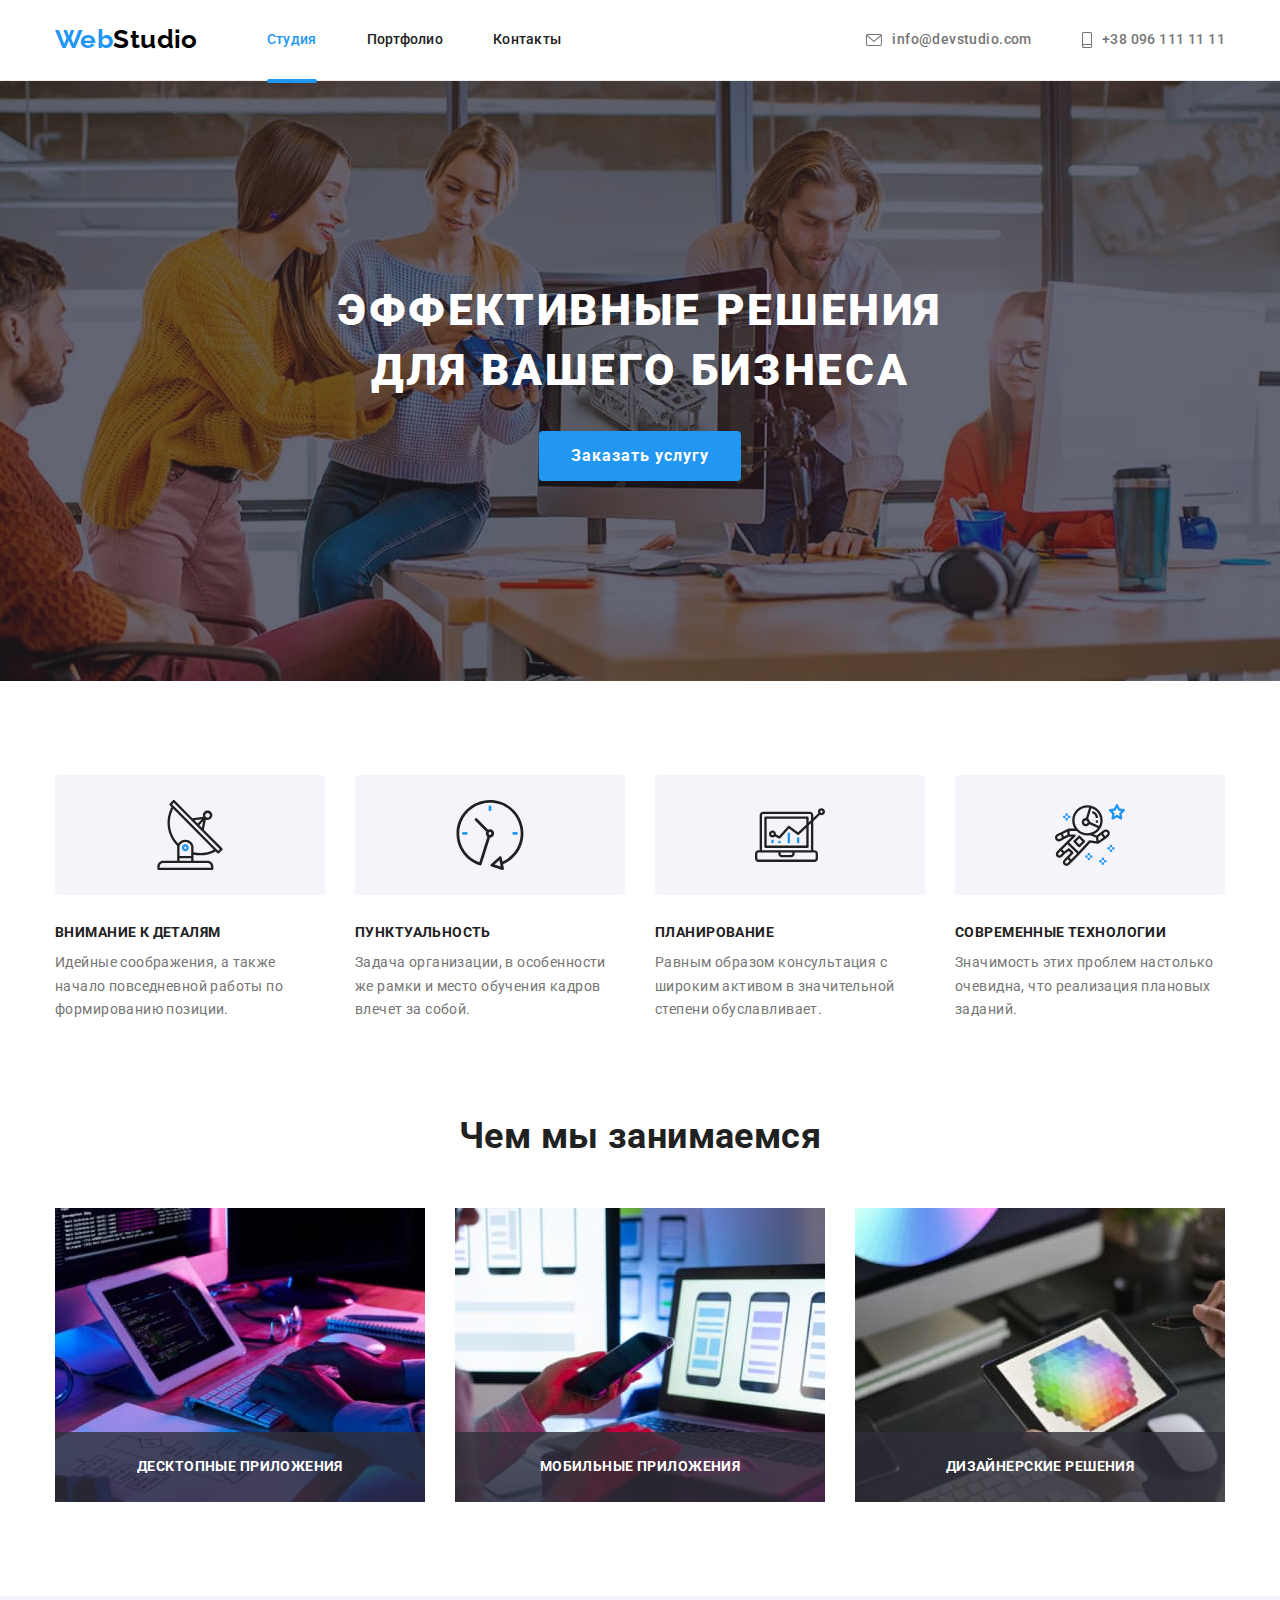
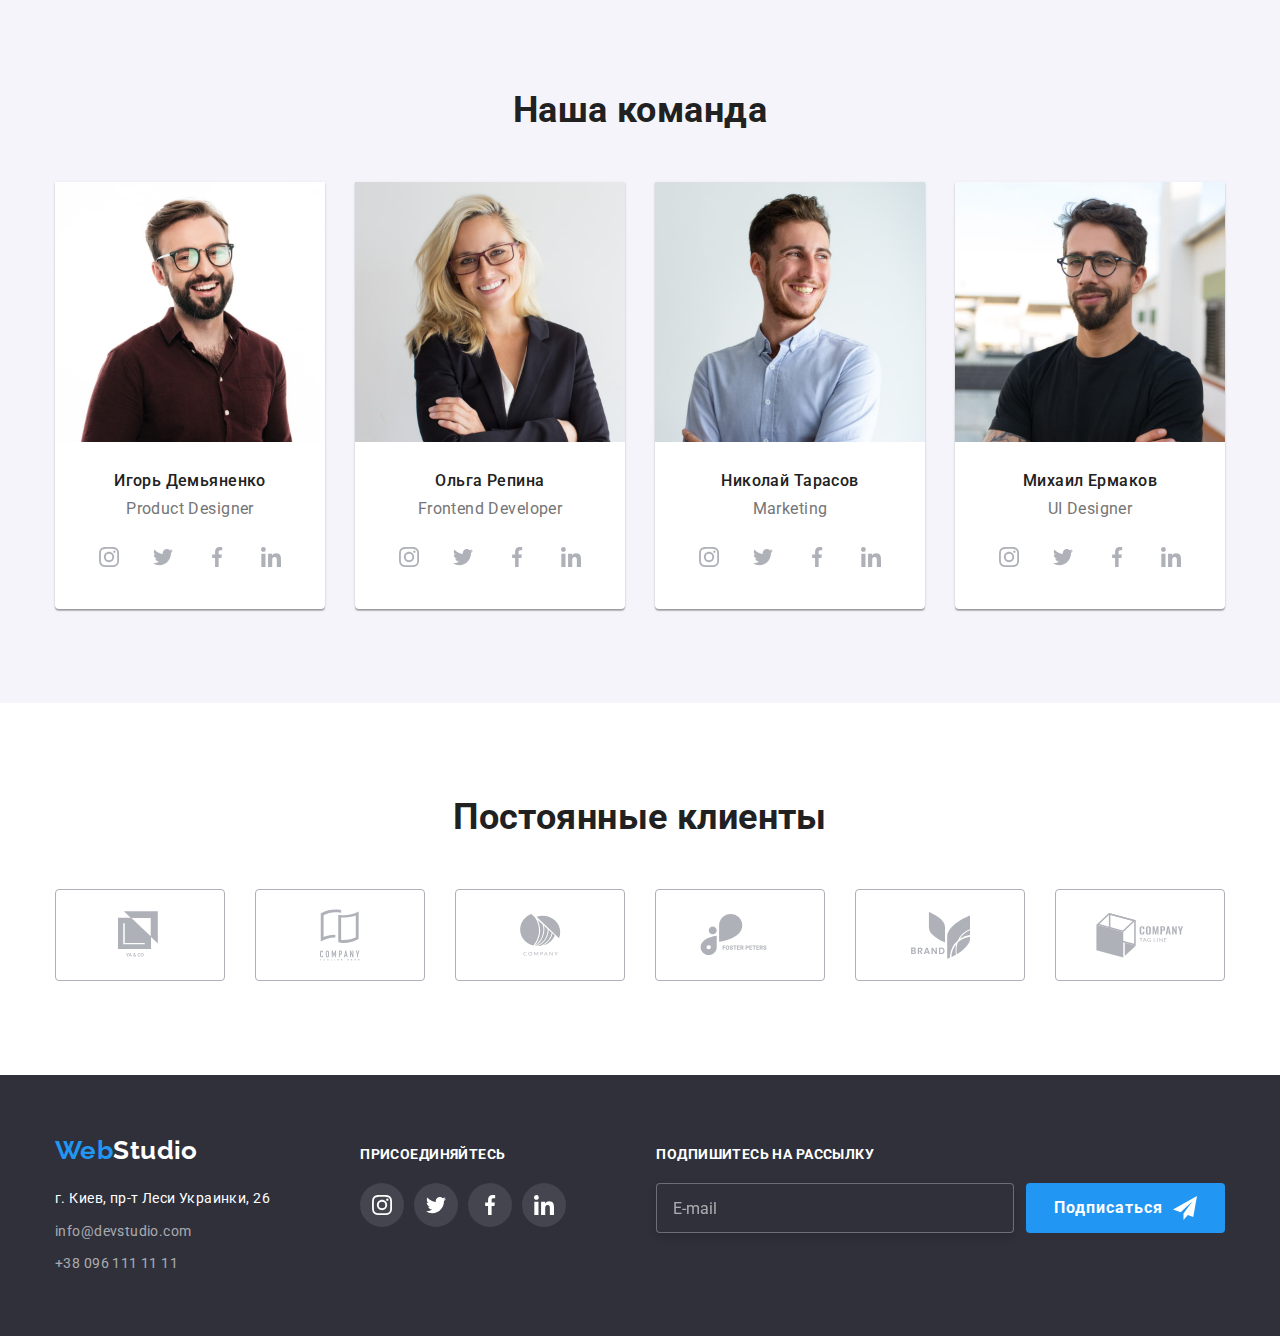
==== commit 604bf83d: "Меняет формулу в постоянные клиенты" ====
--- a/index.html
+++ b/index.html
@@ -20,16 +20,13 @@
         <div class="container header__container">
             <nav class="header__navigation">
                 <a href="./" class="logo"><span class="logo__first">Web</span>Studio</a>   
-                <button type="button" class="menu-button is-open" data-menu-button>
+                <button type="button" class="menu-button" data-menu-button>
                     <svg width="40" height="40" aria-label="Переключатель мобильного меню">
+                        <use class="icon-cross" href="./images/icons/icons.svg#cross"></use>
                         <use class="icon-menu" href="./images/icons/icons.svg#menu"></use>
-                        <use class="icon-cross" href="./images/icons/icons.svg#cross"></use>
                     </svg>
-                </button>
-                <div class="mobile-menu" data-menu>
-
-                </div>
-                <div class="menu-container">
+                </button>               
+                   <div class="menu-container">
                     <ul class="menu list">
                         <li class="menu__item"><a class="link menu__link current" href="./index.html">Студия</a></li>
                         <li class="menu__item"><a class="link menu__link" href="./portfolio.html">Портфолио</a></li>
@@ -57,6 +54,34 @@
          </div>
     </header>  
 
+    <div class="mobile-menu" data-menu>
+        <ul class="mobile-list list">
+            <li class="mobile-menu__item"><a class="link mobile-menu__link current" href="./index.html">Студия</a></li>
+            <li class="mobile-menu__item"><a class="link mobile-menu__link" href="./portfolio.html">Портфолио</a></li>
+            <li class="mobile-menu__item"><a class="link mobile-menu__link" href="">Контакты</a></li>
+        </ul>               
+
+        <div class="contacts-box">
+            <ul class="list mobile-contacts__list">
+                <li class="mobile-contacts__item">
+                    <a href="tel:+380961111111" class="link mobile-contacts__link"> 
+                    +38 096 111 11 11</a>
+                </li> 
+                <li class="mobile-contacts__item">
+                    <a href="mailto:info@devstudio.com" class="link mobile-mail__link">
+                    info@devstudio.com</a>
+                </li>
+            </ul>
+    
+            <ul class="list mobile-social__list">
+                <li class="mobile-social__item"><a class="link" href="" target="_blank" rel="noopener noreferrer">Instagram</a></li>
+                <li class="mobile-social__item"><a class="link" href="" target="_blank" rel="noopener noreferrer">Twitter</a></li>
+                <li class="mobile-social__item"><a class="link" href="" target="_blank" rel="noopener noreferrer">Facebook</a></li>
+                <li class="mobile-social__item"><a class="link" href="" target="_blank" rel="noopener noreferrer">LinkedIn</a></li>
+            </ul>
+        </div>
+    </div> 
+
     <main>
 
         <!-- Hero -->
@@ -102,15 +127,24 @@
                 <h2 class="work-list__heading">Чем мы занимаемся</h2>
                 <ul class="list work-list__list">         
                     <li class="work-list__item">
-                        <img src="./images/work-list/box1.jpg" alt="box1" width="370">
+                        <picture>
+                            <source srcset="./images/work-list/desktop/desktop_box1.jpg 1x, ./images/work-list/desktop/desktop_box1@2x.jpg 2x" media="(min-width: 1200px)">  
+                            <img class="team__photo" src="./images/work-list/desktop/desktop_box1.jpg" alt="" width="370">
+                        </picture>
                         <p class="work-list__text-image">Десктопные приложения</p>
                     </li>
                     <li class="work-list__item">
-                        <img src="./images/work-list/box2.jpg" alt="box2" width="370">
+                        <picture>
+                            <source srcset="./images/work-list/desktop/desktop_box2.jpg 1x, ./images/work-list/desktop/desktop_box2@2x.jpg 2x" media="(min-width: 1200px)">  
+                            <img class="team__photo" src="./images/work-list/desktop/desktop_box2.jpg" alt="" width="370">
+                        </picture>
                         <p class="work-list__text-image">Мобильные приложения</p>
                     </li>  
                     <li class="work-list__item">
-                        <img src="./images/work-list/box3.jpg" alt="box3" width="370">
+                        <picture>
+                            <source srcset="./images/work-list/desktop/desktop_box3.jpg 1x, ./images/work-list/desktop/desktop_box3@2x.jpg 2x" media="(min-width: 1200px)">  
+                            <img class="team__photo" src="./images/work-list/desktop/desktop_box3.jpg" alt="" width="370">
+                        </picture>
                         <p class="work-list__text-image">Дизайнерские решения</p>
                     </li>
                 </ul>
@@ -124,7 +158,13 @@
                 <h2 class="team__heading">Наша команда</h2>
                 <ul class="list team__list">   
                     <li class="team__card">
-                        <img class="team__photo" src="./images/team/img(2)(1).jpg" alt="фото Игорь Демьяненко" width="270">
+                        <picture>
+                            <source srcset="./images/team/desktop/desktop_img1.jpg 1x, ./images/team/desktop/desktop_img1@2x.jpg 2x" media="(min-width: 1200px)">  
+                            <source srcset="./images/team/tablet/tablet_img1.jpg 1x, ./images/team/tablet/tablet_img1@2x.jpg 2x" media="(min-width: 768px)">  
+                            <source srcset="./images/team/mobile/mobile_img1.jpg 1x, ./images/team/mobile/mobile_img1@2x.jpg 2x" media="(max-width: 767px)"> 
+                            <img class="team__photo" src="./images/team/desktop/desktop_img1.jpg" alt="фото Игорь Демьяненко" width="450">
+                        </picture>
+                        
                         <div class="team__contacts">
                             <h3 class="team__name">Игорь Демьяненко</h3>
                             <p lang="en" class="team__profession">Product Designer</p>
@@ -161,7 +201,12 @@
                         </div>
                     </li>
                     <li class="team__card">
-                        <img class="team__photo" src="./images/team/img(3)(1).jpg" alt="фото Ольга Репина" width="270">
+                        <picture>
+                            <source srcset="./images/team/desktop/desktop_img2.jpg 1x, ./images/team/desktop/desktop_img2@2x.jpg 2x" media="(min-width: 1200px)">  
+                            <source srcset="./images/team/tablet/tablet_img2.jpg 1x, ./images/team/tablet/tablet_img2@2x.jpg 2x" media="(min-width: 768px)">  
+                            <source srcset="./images/team/mobile/mobile_img2.jpg 1x, ./images/team/mobile/mobile_img2@2x.jpg 2x" media="(max-width: 767px)"> 
+                            <img class="team__photo" src="./images/team/desktop/desktop_img2.jpg" alt="фото Ольга Репина" width="450">
+                        </picture>
                         <div class="team__contacts">
                             <h3 class="team__name">Ольга Репина</h3>
                             <p lang="en" class="team__profession">Frontend Developer</p>
@@ -198,7 +243,12 @@
                         </div>
                     </li>
                     <li class="team__card">
-                        <img class="team__photo" src="./images/team/img(4)(1).jpg" alt="фото Николай Тарасов" width="270">
+                        <picture>
+                            <source srcset="./images/team/desktop/desktop_img3.jpg 1x, ./images/team/desktop/desktop_img3@2x.jpg 2x" media="(min-width: 1200px)">  
+                            <source srcset="./images/team/tablet/tablet_img3.jpg 1x, ./images/team/tablet/tablet_img3@2x.jpg 2x" media="(min-width: 768px)">  
+                            <source srcset="./images/team/mobile/mobile_img3.jpg 1x, ./images/team/mobile/mobile_img3@2x.jpg 2x" media="(max-width: 767px)"> 
+                            <img class="team__photo" src="./images/team/desktop/desktop_img3.jpg" alt="фото Николай Тарасов" width="450">
+                        </picture>
                         <div class="team__contacts">
                             <h3 class="team__name">Николай Тарасов</h3>
                         <p lang="en" class="team__profession">Marketing</p>
@@ -235,7 +285,12 @@
                         </div>
                     </li>
                     <li class="team__card">
-                        <img  class="team__photo" src="./images/team/img(5)(1).jpg" alt="фото Михаил Ермаков" width="270">
+                        <picture>
+                            <source srcset="./images/team/desktop/desktop_img4.jpg 1x, ./images/team/desktop/desktop_img4@2x.jpg 2x" media="(min-width: 1200px)">  
+                            <source srcset="./images/team/tablet/tablet_img4.jpg 1x, ./images/team/tablet/tablet_img4@2x.jpg 2x" media="(min-width: 768px)">  
+                            <source srcset="./images/team/mobile/mobile_img4.jpg 1x, ./images/team/mobile/mobile_img4@2x.jpg 2x" media="(max-width: 767px)"> 
+                            <img class="team__photo" src="./images/team/desktop/desktop_img4.jpg" alt="фото Михаил Ермаков" width="450">
+                        </picture>
                         <div class="team__contacts">
                             <h3 class="team__name">Михаил Ермаков</h3>
                             <p lang="en" class="team__profession">UI Designer</p>
--- a/css/styles.min.css
+++ b/css/styles.min.css
@@ -1,2 +1,2 @@
-:root{--primary-text-color: #757575;--title-text-color: #212121;--accent-color: #2196f3;--primary-write-color: #ffffff;--complementary-color: rgba(255, 255, 255, 0.6);--background-button-color: #f5f4fa;--logo-color: #000000;--background-section-color: #2f303a;--secondary-bg-color: #188ce8;--regular-font-weight: 400;--medium-font-weight: 500;--bold-font-weight: 700;--black-font-weight: 900;--main-font-size: 14px;--secondary-font-size: 16px;--main-transition: 250ms cubic-bezier(0.4, 0, 0.2, 1)}.hero__button:hover,.hero__button:focus,.button__modal-send:hover,.button__modal-send:focus{background-color:var(--secondary-bg-color);box-shadow:0px 4px 4px rgba(0,0,0,0.15)}body{background-color:var(--primary-write-color);color:var(--primary-text-color);font-family:Roboto, sans-serif;font-weight:var(--regular-font-weight);font-size:var(--main-font-size);line-height:1.7;letter-spacing:0.03em}.visually-hidden{position:absolute !important;clip:rect(1px 1px 1px 1px);clip:rect(1px, 1px, 1px, 1px);padding:0 !important;border:0 !important;height:1px !important;width:1px !important;overflow:hidden}h1,h2,h3,h4,h5,h6,p,ul{margin:0px;padding:0px}.link{text-decoration:none;color:inherit}.list{list-style:none}.section{width:100%}@media screen and (max-width: 1199.98px){.section{padding-bottom:60px}}@media screen and (min-width: 1200px){.section{padding-bottom:94px}}img{display:block;max-width:100%;height:auto}.button{color:var(--primary-write-color);background-color:var(--accent-color);font-weight:var(--bold-font-weight);font-size:var(--secondary-font-size);line-height:1.87;align-items:center;text-align:center;letter-spacing:0.06em;cursor:pointer;padding:10px 32px;border:transparent;border-radius:4px;transition:background-color var(--main-transition),box-shadow var(--main-transition)}.logo{font-family:raleway, sans-serif;color:var(--logo-color);font-weight:var(--bold-font-weight);text-decoration:none}@media screen and (max-width: 767.98px){.logo{font-size:24px;line-height:1.16;padding-top:16px;padding-bottom:16px}}@media screen and (min-width: 768px){.logo{font-size:24px;line-height:1.16;padding-top:26px;padding-bottom:26px}}@media screen and (min-width: 1200px){.logo{font-size:26px;line-height:1.2;padding-top:24px;padding-bottom:25px}}.logo__first{color:var(--accent-color)}.container{width:100%;margin-left:auto;margin-right:auto;padding-left:15px;padding-right:15px}@media screen and (min-width: 480px){.container{width:480px}}@media screen and (min-width: 768px){.container{width:768px}}@media screen and (min-width: 1200px){.container{width:1200px}}.header{position:relative;display:flex;border-bottom:1px solid #ECECEC}.header__navigation{display:flex;align-items:center;justify-content:space-between}.menu-button{display:inline-flex;margin:0;padding:0;border:none;background-color:transparent}@media screen and (min-width: 768px){.menu-button{display:none}}.menu-button .icon-cross{display:none}.menu-button.is-open .icon-cross{display:block}.menu-button.is-open .icon-menu{display:none}.mobile-menu{display:none;position:absolute;top:100%;left:0;width:100%;height:400px;background-color:turquoise;padding:48px 40px 48px 40px}.mobile-menuis-open{display:block}@media screen and (max-width: 767.98px){.menu-container{display:none}}@media screen and (min-width: 768px){.menu-container{display:flex;justify-content:space-between;align-items:center}}@media screen and (min-width: 768px){.menu__list{display:flex;margin-left:auto}}.menu{display:flex}@media screen and (min-width: 768px){.menu{margin-right:84px}}@media screen and (min-width: 1200px){.menu{margin-left:auto;align-items:center;margin-right:305px}}@media screen and (min-width: 768px){.menu__item:not(:last-child){margin-right:50px}}@media screen and (min-width: 1200px){.menu__item:not(:last-child){margin-right:50px}}.menu__link{display:block;padding-top:32px;padding-bottom:32px}.menu,.menu__link{color:var(--title-text-color);font-weight:var(--medium-font-weight);line-height:1.14;list-style:none;letter-spacing:0.02em;transition:color var(--main-transition)}.menu:hover,.menu:focus,.menu__link:hover,.menu__link:focus{color:var(--accent-color)}.menu__link.current{color:var(--accent-color)}.menu__item{position:relative;align-items:baseline}.menu__link.current::after{content:'';position:absolute;bottom:-1px;left:0;width:100%;height:4px;background:#2196F3;border-radius:2px}@media screen and (min-width: 768px){.contacts-us__list{display:inline;padding-top:21px;padding-bottom:21px}}@media screen and (min-width: 1200px){.contacts-us__list{display:flex;padding-top:0;padding-bottom:0}}@media screen and (min-width: 1200px){.contacts-us__item:not(:first-child){margin-left:50px}}@media screen and (max-width: 1199.98px){.contacts-us__item:not(:last-child){margin-bottom:10px}}.contacts-us__link{display:flex;color:var(--primary-text-color);font-weight:var(--medium-font-weight);line-height:1.14;align-items:center;transition:color var(--main-transition)}.contacts-us__link:hover,.contacts-us__link:focus{color:var(--accent-color)}@media screen and (min-width: 768px){.contacts-us__link{padding-top:0;padding-bottom:0}}@media screen and (min-width: 1200px){.contacts-us__link{padding-top:32px;padding-bottom:32px}}.contacts-us__icon{margin-right:10px;fill:currentColor;display:inline-block}.hero{display:flex;background-color:var(--background-section-color);text-align:center;max-width:1600px;margin-left:auto;margin-right:auto;background-image:linear-gradient(rgba(47,48,58,0.4), rgba(47,48,58,0.4)),url(../images/hero/fonhero.jpg);background-size:cover;background-repeat:no-repeat;background-position:center}@media screen and (min-width: 480px), screen and (max-width: 480px){.hero{padding-top:118px;padding-bottom:118px}}@media screen and (min-width: 768px){.hero{padding-top:118px;padding-bottom:118px}}@media screen and (min-width: 1200px){.hero{padding-top:200px;padding-bottom:200px}}.hero__title{color:var(--primary-write-color);font-weight:var(--black-font-weight);text-align:center;letter-spacing:0.06em;text-transform:uppercase;margin-bottom:30px;margin-left:auto;margin-right:auto}@media screen and (max-width: 1199.98px){.hero__title{font-size:26px;line-height:1.61}}@media screen and (min-width: 1200px){.hero__title{font-size:44px;line-height:1.36}}@media screen and (max-width: 1199.98px){.features{padding-top:60px}}@media screen and (min-width: 1200px){.features{padding-top:94px}}@media screen and (max-width: 767.98px){.features__item{width:100%}}@media screen and (min-width: 768px){.features__item{width:calc((100%-60px) / 2);width:354px;margin-right:30px;margin-bottom:30px}}@media screen and (min-width: 1200px){.features__item{width:270px}}.features__item::before{content:"";display:inline-flex;height:120px;background-repeat:no-repeat;background-position:center;background-color:var(--background-button-color);border-radius:4px;margin-bottom:30px}@media screen and (max-width: 767.98px){.features__item::before{width:450px}}@media screen and (min-width: 768px){.features__item::before{width:354px}}@media screen and (min-width: 1200px){.features__item::before{width:270px}}.features__icon-antenna::before{background-image:url(../images/icons/antenna.svg)}.features__icon-clock::before{background-image:url(../images/icons/clock.svg)}.features__icon-diagram::before{background-image:url(../images/icons/diagram.svg)}.features__icon-astronaut::before{background-image:url(../images/icons/astronaut.svg)}@media screen and (min-width: 768px){.features__list{display:flex;flex-wrap:wrap;margin-right:-30px;margin-bottom:-30px}}@media screen and (min-width: 1200px){.features__list{display:flex}}.features__heading,.features__item-title{color:var(--title-text-color)}.features__item-title{font-size:var(--main-font-size);font-weight:var(--bold-font-weight);line-height:1.14;letter-spacing:0.03em;text-transform:uppercase;margin-bottom:10px}@media screen and (max-width: 767.98px){.features__item-title{text-align:center}}@media screen and (min-width: 768px){.features__item-title{text-align:start}}@media screen and (max-width: 1199.98px){.work-list{display:none}}@media screen and (min-width: 1200px){.work-list{display:block}}.work-list__list{display:flex}.work-list__heading{color:var(--title-text-color);font-weight:var(--bold-font-weight);font-size:36px;line-height:1.16;text-align:center}.work-list__heading{margin-bottom:50px}.work-list__item{position:relative}.work-list__item:not(:last-child){margin-right:30px}.work-list__text-image{position:absolute;display:flex;background-color:rgba(47,48,58,0.8);bottom:0;width:100%;height:70px;font-weight:var(--bold-font-weight);font-size:var(--main-font-size);line-height:1.14;align-items:center;justify-content:center;text-transform:uppercase;color:#FFFFFF}.team{background-color:#f5f4fa}@media screen and (max-width: 1199.98px){.team{padding-top:60px}}@media screen and (min-width: 1200px){.team{padding-top:94px}}.team__list{display:flex;flex-wrap:wrap;justify-content:center}@media screen and (min-width: 768px){.team__list{margin-right:-30px;margin-bottom:-30px}}.team__list,.team__social-list{display:inline-flex}@media screen and (min-width: 1200px){.team__card:not(:last-child){margin-right:30px}}.team__name{color:var(--title-text-color);font-weight:var(--medium-font-weight);font-size:var(--secondary-font-size);line-height:1.18;text-align:center;margin-bottom:10px}.team__profession{font-size:var(--secondary-font-size);line-height:1.18;text-align:center;margin-bottom:16px}.team__social-link{display:flex;justify-content:center;align-items:center;width:44px;height:44px;border-radius:50%;fill:#AFB1B8;transition:background-color var(--main-transition),fill var(--main-transition)}.team__social-link:hover,.team__social-link:focus{background-color:var(--accent-color);fill:var(--primary-write-color)}@media screen and (min-width: 480px){.team__social-item{display:inline-flex}}.team__social-item:not(:last-child){margin-right:10px}.team__heading{color:var(--title-text-color);font-weight:var(--bold-font-weight);text-align:center}@media screen and (max-width: 1199.98px){.team__heading{font-size:28px;line-height:1.17;margin-bottom:30px}}@media screen and (min-width: 1200px){.team__heading{font-size:36px;line-height:1.16;margin-bottom:50px}}.team__card{background-color:var(--primary-write-color);box-shadow:0px 1px 3px rgba(0,0,0,0.12),0px 1px 1px rgba(0,0,0,0.14),0px 2px 1px rgba(0,0,0,0.2);border-radius:0px 0px 4px 4px;text-align:center}@media screen and (max-width: 767.98px){.team__card{width:450px;margin-bottom:30px}}@media screen and (min-width: 768px){.team__card{width:calc((100%-60px) / 2);width:354px;margin-right:30px;margin-bottom:30px}}@media screen and (min-width: 1200px){.team__card{max-width:270px}}.team__contacts{padding:30px 32px 30px 32px;justify-content:center}@media screen and (max-width: 1199.98px){.work-list{display:none}}@media screen and (min-width: 1200px){.work-list{display:block}}.work-list__list{display:flex}.work-list__heading{color:var(--title-text-color);font-weight:var(--bold-font-weight);font-size:36px;line-height:1.16;text-align:center}.work-list__heading{margin-bottom:50px}.work-list__item{position:relative}.work-list__item:not(:last-child){margin-right:30px}.work-list__text-image{position:absolute;display:flex;background-color:rgba(47,48,58,0.8);bottom:0;width:100%;height:70px;font-weight:var(--bold-font-weight);font-size:var(--main-font-size);line-height:1.14;align-items:center;justify-content:center;text-transform:uppercase;color:#FFFFFF}@media screen and (max-width: 1199.98px){.clients{padding-top:60px}}@media screen and (min-width: 1200px){.clients{padding-top:94px}}.clients__heading{font-weight:var(--bold-font-weight);text-align:center;color:var(--title-text-color)}@media screen and (max-width: 1199.98px){.clients__heading{font-size:28px;line-height:1.17;margin-bottom:30px}}@media screen and (min-width: 1200px){.clients__heading{font-size:36px;line-height:1.16;margin-bottom:50px}}.clients__list{display:flex;flex-wrap:wrap}@media screen and (max-width: 767.98px){.clients__list{margin-right:-30px;margin-bottom:-30px}}@media screen and (min-width: 768px){.clients__list{margin-right:-30px;margin-bottom:-30px}}.clients__link{display:inline-flex;width:100%;height:92px;border:1px solid #AFB1B8;border-radius:4px;justify-content:center;align-items:center;fill:#AFB1B8;transition:fill var(--main-transition),border-color var(--main-transition)}.clients__link:hover,.clients__link:focus{fill:var(--accent-color);border-color:var(--accent-color)}@media screen and (max-width: 767.98px){.clients__item{width:calc((100%-60px) / 2);max-width:210px;margin-right:30px;margin-bottom:30px}}@media screen and (min-width: 768px){.clients__item{width:calc((100%-60px) / 3);max-width:226px;margin-right:30px;margin-bottom:30px}}@media screen and (min-width: 1200px){.clients__item{max-width:170px}}.footer{background-color:var(--background-section-color);padding-top:60px;padding-bottom:60px}@media screen and (max-width: 767.98px){.footer__item{margin-left:auto;margin-right:auto}}@media screen and (min-width: 768px){.footer__item{display:flex;flex-wrap:wrap;justify-content:space-around}}@media screen and (min-width: 1200px){.footer__item{justify-content:space-between;align-items:baseline}}@media screen and (max-width: 1199.98px){.footer__contacts{text-align:center;margin-bottom:60px}}@media screen and (min-width: 1200px){.footer__contacts{margin-right:0;text-align:start}}.footer__address{display:inline-block;margin-bottom:20px}.footer__address .logo{padding:0}.logo--write{color:var(--primary-write-color)}.footer__title{font-style:normal;color:var(--primary-write-color);line-height:1.7;margin-bottom:9px}.footer__link{font-style:normal;list-style:none;color:var(--complementary-color);line-height:1.7;transition:color var(--main-transition)}.footer__link:hover,.footer__link:focus{color:var(--accent-color)}.footer__mail{margin-bottom:9px}@media screen and (max-width: 1199.98px){.connection{text-align:center;margin-bottom:60px}}@media screen and (min-width: 1200px){.connection{text-align:start}}.connection__text{font-weight:var(--bold-font-weight);line-height:1.14;text-transform:uppercase;color:var(--primary-write-color);margin-bottom:20px}.connection__list{display:inline-flex}.connection__link{display:flex;background-color:rgba(255,255,255,0.1);justify-content:center;align-items:center;width:44px;height:44px;border-radius:50%;fill:#FFFFFF;transition:background-color var(--main-transition)}.connection__link:hover,.connection__link:focus{background-color:var(--accent-color)}.connection__item:not(:last-child){margin-right:10px}.footer-form__text{color:var(--primary-write-color);font-weight:var(--bold-font-weight);line-height:1.14;text-transform:uppercase;margin-bottom:20px}@media screen and (max-width: 480px), screen and (min-width: 480px){.footer-form__text{text-align:center}}@media screen and (min-width: 768px) and (max-width: 1199px){.footer-form__text{text-align:center}}@media screen and (min-width: 1200px){.footer-form__text{text-align:start}}.subscription{display:flex;align-items:center}@media screen and (max-width: 480px), screen and (min-width: 480px){.subscription{display:block}}@media screen and (min-width: 768px){.subscription{display:block}}@media screen and (min-width: 1200px){.subscription{display:flex}}@media screen and (max-width: 480px), screen and (min-width: 480px){.subscription__mail{margin-bottom:20px}}@media screen and (min-width: 768px){.subscription__mail{margin-bottom:20px}}@media screen and (min-width: 768px) and (min-width: 1200px){.subscription__mail{margin-bottom:0}}.subscription__input{height:50px;border:1px solid rgba(255,255,255,0.3);font-size:var(--secondary-font-size);line-height:1.25;color:rgba(255,255,255,0.6);filter:drop-shadow(0px 4px 4px rgba(0,0,0,0.15));border-radius:4px;padding-left:16px;background:var(--background-section-color)}.subscription__input::placeholder{font-size:var(--secondary-font-size);line-height:1.25;color:rgba(255,255,255,0.6)}@media screen and (max-width: 1199.98px){.subscription__input{width:450px}}@media screen and (min-width: 1200px){.subscription__input{width:358px}}.footer-form__button{display:flex}.subscription__button{display:inline-flex;padding:10px 28px 10px 28px}.subscription__button:hover,.subscription__button:focus{background-color:var(--secondary-bg-color)}@media screen and (max-width: 480px), screen and (min-width: 480px){.subscription__button{margin-left:auto;margin-right:auto}}@media screen and (min-width: 768px) and (max-width: 1199px){.subscription__button{margin-left:auto;margin-right:auto}}@media screen and (min-width: 1200px){.subscription__button{margin-left:12px}}.subscription__icon--end{margin-left:10px}.card-set{padding-top:94px}.card-set__projects{display:flex;justify-content:center;margin-bottom:50px}@media screen and (max-width: 767.98px){.card-set__projects{flex-wrap:wrap;justify-content:flex-start}}@media screen and (min-width: 768px){.card-set__projects{justify-content:center}}@media screen and (min-width: 480px), screen and (max-width: 479.98px){.card-set__item:not(:last-child){margin-right:8px;margin-bottom:21px}}.button__primary{color:var(--title-text-color);background-color:var(--background-button-color);font-weight:var(--medium-font-weight);line-height:1.62}.button__primary:hover,.button__primary:focus{color:var(--primary-write-color);background-color:var(--accent-color);box-shadow:0px 4px 4px rgba(0,0,0,0.15)}@media screen and (min-width: 480px){.button__primary{padding:6px 22px 6px 22px}}@media screen and (min-width: 1200px){.button__primary{padding:10px 32px 10px 32px}}.button__primary--active{color:var(--primary-write-color);background-color:var(--accent-color);font-weight:var(--medium-font-weight);line-height:1.62;box-shadow:0px 4px 4px rgba(0,0,0,0.15)}@media screen and (min-width: 480px){.button__primary--active{padding:6px 22px 6px 22px}}@media screen and (min-width: 480px) and (min-width: 1200px){.button__primary--active{padding:10px 32px 10px 32px}}.projects{display:flex;flex-wrap:wrap;margin-right:-30px;margin-bottom:-30px}.projects__title{color:var(--title-text-color);font-weight:var(--bold-font-weight);font-size:18px;line-height:2;letter-spacing:0.06em}.projects__direction{color:var(--primary-text-color);font-weight:var(--regular-font-weight);font-size:var(--secondary-font-size);line-height:1.9}.projects__title{margin-bottom:4px}.projects__item{background-color:var(--primary-write-color);flex-basis:calc((100%-60px) / 3);max-width:370px;margin-right:30px;margin-bottom:30px;border:1px solid #eeeeee}@media screen and (min-width: 480px){.projects__item{flex-basis:100%;max-width:450px}}@media screen and (min-width: 768px){.projects__item{flex-basis:calc((100%-30px) / 2);max-width:354px}}@media screen and (min-width: 1200px){.projects__item{flex-basis:calc((100%-60px) / 3);max-width:370px}}.projects__overlay{position:relative;overflow:hidden}.projects__text{position:absolute;width:100%;height:100%;padding:63px 24px 63px 24px;color:var(--primary-write-color);font-size:18px;line-height:1.55;background-color:rgba(33,150,243,0.9);opacity:0;transform:translatey(100%);transition:transform var(--main-transition),opacity var(--main-transition)}.projects__link:hover .projects__text,.projects__link:focus .projects__text{opacity:1;transform:translatey(0)}.projects__link{display:block;transition:box-shadow var(--main-transition)}.projects__link:hover,.projects__link:focus{box-shadow:0px 1px 1px rgba(0,0,0,0.12),0px 4px 4px rgba(0,0,0,0.06),1px 4px 6px rgba(0,0,0,0.16)}.projects__description{padding:20px 24px}.backdrop{position:fixed;top:0;left:0;width:100%;height:100%;background-color:rgba(0,0,0,0.2);opacity:1;transition:opacity var(--main-transition)}.backdrop.is-hidden{visibility:hidden;opacity:0;pointer-events:none}.backdrop.is-hidden .modal{transform:translate(-50%, -50%) scale(1.02)}.modal{position:absolute;left:50%;top:50%;min-width:528px;min-height:581px;background-color:#FFFFFF;box-shadow:0px 1px 3px rgba(0,0,0,0.12),0px 1px 1px rgba(0,0,0,0.14),0px 2px 1px rgba(0,0,0,0.2);border-radius:4px;visibility:visible;padding-top:40px;padding-left:40px;padding-right:40px;padding-bottom:40px;transform:translate(-50%, -50%) scale(1);transition:transform var(--main-transition)}.modal__close{position:absolute;display:flex;align-items:center;justify-content:center;top:8px;right:8px;width:30px;height:30px;border-radius:50%;background-color:#ffffff;border:1px solid rgba(0,0,0,0.1);transition:fill var(--main-transition)}.modal__close:hover,.modal__close:focus{cursor:pointer;fill:var(--accent-color)}.modal__heading{font-weight:var(--bold-font-weight);font-size:20px;line-height:1.15;text-align:center;color:var(--title-text-color);margin-bottom:12px}.modal-form__name,.modal-form__tel,.modal-form__mail{margin-bottom:10px}.modal-form__label,.check{font-weight:var(--regular-font-weight);font-size:12px;line-height:1.16;letter-spacing:0.01em;color:var(--primary-text-color)}.modal-form__line{position:relative}.modal-form__input{width:100%;height:40px;padding-left:42px;border:1px solid rgba(33,33,33,0.2);border-radius:4px;cursor:pointer;outline:0;transition:border var(--main-transition)}.modal-form__input:focus{border:1px solid var(--accent-color);outline-color:var(--accent-color)}.modal-form__input:focus+.modal-form__icon{fill:var(--accent-color)}.modal-form__icon{position:absolute;left:12px;top:50%;transform:translateY(-50%);transition:fill var(--main-transition)}.modal-form__comment{margin-bottom:20px}.modal-form__comment-input{width:100%;resize:none;border:1px solid rgba(33,33,33,0.2);border-radius:4px;cursor:pointer;padding:12px 16px 12px 16px;outline:0;transition:outline-color var(--main-transition),border var(--main-transition)}.modal-form__comment-input::placeholder{font-size:12px;line-height:1.16;letter-spacing:0.01em;color:rgba(117,117,117,0.5)}.modal-form__comment-input:focus{border:1px solid var(--accent-color);outline-color:var(--accent-color)}.modal-form__agreement{margin-bottom:30px}.modal-form__check-label{display:flex;align-items:center;justify-content:center;cursor:pointer}.modal-form__check{position:absolute;-webkit-appearance:none;-moz-appearance:none;appearance:none}.modal-form__check:checked+.modal-form__icon-check{background-color:var(--accent-color);background-image:var(--accent-color);border-radius:2px}.modal-form__icon-check{display:inline-block;width:16px;height:15px;background-image:url(../images/icons/border-check.svg);background-color:#fff;margin-right:7px;transition:background-color var(--main-transition)}.modal-form__checkbox-text{line-height:1.71;color:var(--primary-text-color)}.modal-form__link{color:var(--accent-color)}.button__modal-send{display:block;padding:10px 55px 10px 55px;margin-left:auto;margin-right:auto}
+:root{--primary-text-color: #757575;--title-text-color: #212121;--accent-color: #2196f3;--primary-write-color: #ffffff;--complementary-color: rgba(255, 255, 255, 0.6);--background-button-color: #f5f4fa;--logo-color: #000000;--background-section-color: #2f303a;--secondary-bg-color: #188ce8;--regular-font-weight: 400;--medium-font-weight: 500;--bold-font-weight: 700;--black-font-weight: 900;--main-font-size: 14px;--secondary-font-size: 16px;--main-transition: 250ms cubic-bezier(0.4, 0, 0.2, 1)}.hero__button:hover,.hero__button:focus,.button__modal-send:hover,.button__modal-send:focus{background-color:var(--secondary-bg-color);box-shadow:0px 4px 4px rgba(0,0,0,0.15)}body{background-color:var(--primary-write-color);color:var(--primary-text-color);font-family:Roboto, sans-serif;font-weight:var(--regular-font-weight);font-size:var(--main-font-size);line-height:1.7;letter-spacing:0.03em}.visually-hidden{position:absolute !important;clip:rect(1px 1px 1px 1px);clip:rect(1px, 1px, 1px, 1px);padding:0 !important;border:0 !important;height:1px !important;width:1px !important;overflow:hidden}h1,h2,h3,h4,h5,h6,p,ul{margin:0px;padding:0px}.link{text-decoration:none;color:inherit}.list{list-style:none}.section{width:100%}@media screen and (max-width: 1199.98px){.section{padding-bottom:60px}}@media screen and (min-width: 1200px){.section{padding-bottom:94px}}img{display:block;max-width:100%;height:auto}.button{color:var(--primary-write-color);background-color:var(--accent-color);font-weight:var(--bold-font-weight);font-size:var(--secondary-font-size);line-height:1.87;align-items:center;text-align:center;letter-spacing:0.06em;cursor:pointer;padding:10px 32px;border:transparent;border-radius:4px;transition:background-color var(--main-transition),box-shadow var(--main-transition)}.logo{font-family:raleway, sans-serif;color:var(--logo-color);font-weight:var(--bold-font-weight);text-decoration:none}@media screen and (max-width: 767.98px){.logo{font-size:24px;line-height:1.16;padding-top:16px;padding-bottom:16px}}@media screen and (min-width: 768px){.logo{font-size:24px;line-height:1.16;padding-top:26px;padding-bottom:26px}}@media screen and (min-width: 1200px){.logo{font-size:26px;line-height:1.2;padding-top:24px;padding-bottom:25px}}.logo__first{color:var(--accent-color)}.container{width:100%;margin-left:auto;margin-right:auto;padding-left:15px;padding-right:15px}@media screen and (min-width: 480px){.container{width:480px}}@media screen and (min-width: 768px){.container{width:768px}}@media screen and (min-width: 1200px){.container{width:1200px}}.header{display:flex;border-bottom:1px solid #ECECEC}.header__navigation{display:flex;align-items:center;justify-content:space-between}.menu-button{display:inline-flex;margin:0;padding:0;border:none;background-color:transparent;z-index:2}@media screen and (min-width: 768px){.menu-button{display:none}}.menu-button:focus{fill:var(--accent-color)}.menu-button.is-open{position:absolute;top:10px;right:15px}.menu-button .icon-cross{display:none}.menu-button.is-open .icon-cross{display:block}.menu-button.is-open .icon-menu{display:none}.mobile-menu{display:none;position:absolute;top:0;left:0;width:100%;height:100vh;background-color:var(--primary-write-color);flex-direction:column;padding:48px 40px 48px 40px}.mobile-menu.is-open{display:block}.mobile-menu__link{font-weight:var(--medium-font-weight);font-size:40px;line-height:1.17;text-align:center;letter-spacing:0.02em;color:var(--title-text-color)}.mobile-menu__link.current{color:var(--accent-color)}.mobile-menu__link:focus{color:var(--accent-color)}.mobile-contacts__item:not(:last-child){margin-bottom:32px}.contacts-box{position:absolute;bottom:48px}.mobile-contacts__list{margin-bottom:64px}.mobile-contacts__link{font-weight:var(--medium-font-weight);font-size:34px;line-height:1.17;letter-spacing:0.02em;color:var(--accent-color)}.mobile-mail__link{font-weight:var(--medium-font-weight);font-size:24px;line-height:1.16;letter-spacing:0.02em;color:var(--primary-text-color)}.mobile-social__list{display:flex}.mobile-social__item{font-weight:var(--medium-font-weight);font-size:18px;line-height:1.22;letter-spacing:0.02em;color:var(--accent-color)}.mobile-social__item:not(:last-child){border-right:1px solid rgba(33,33,33,0.2);padding-right:10px;margin-right:10px}.mobile-menu__item:not(:last-child){margin-bottom:32px}@media screen and (max-width: 767.98px){.menu-container{display:none}}@media screen and (min-width: 768px){.menu-container{display:flex;justify-content:space-between;align-items:center}}@media screen and (min-width: 768px){.menu__list{display:flex;margin-left:auto}}.menu{display:flex}@media screen and (min-width: 768px){.menu{margin-right:84px}}@media screen and (min-width: 1200px){.menu{margin-left:auto;align-items:center;margin-right:305px}}@media screen and (min-width: 768px){.menu__item:not(:last-child){margin-right:50px}}.menu__link{display:block;padding-top:32px;padding-bottom:32px}.menu,.menu__link{color:var(--title-text-color);font-weight:var(--medium-font-weight);line-height:1.14;list-style:none;letter-spacing:0.02em;transition:color var(--main-transition)}.menu:hover,.menu:focus,.menu__link:hover,.menu__link:focus{color:var(--accent-color)}.menu__link.current{color:var(--accent-color)}.menu__item{position:relative;align-items:baseline}.menu__link.current::after{content:'';position:absolute;bottom:-3px;left:0;width:100%;height:4px;background:#2196F3;border-radius:2px}@media screen and (min-width: 768px){.contacts-us__list{display:inline;padding-top:21px;padding-bottom:21px}}@media screen and (min-width: 1200px){.contacts-us__list{display:flex;padding-top:0;padding-bottom:0}}@media screen and (min-width: 1200px){.contacts-us__item:not(:first-child){margin-left:50px}}@media screen and (max-width: 1199.98px){.contacts-us__item:not(:last-child){margin-bottom:10px}}.contacts-us__link{display:flex;color:var(--primary-text-color);font-weight:var(--medium-font-weight);line-height:1.14;align-items:center;transition:color var(--main-transition)}.contacts-us__link:hover,.contacts-us__link:focus{color:var(--accent-color)}@media screen and (min-width: 768px){.contacts-us__link{padding-top:0;padding-bottom:0}}@media screen and (min-width: 1200px){.contacts-us__link{padding-top:32px;padding-bottom:32px}}.contacts-us__icon{margin-right:10px;fill:currentColor;display:inline-block}.hero{display:flex;background-color:var(--background-section-color);text-align:center;max-width:1600px;margin-left:auto;margin-right:auto;background-image:linear-gradient(rgba(47,48,58,0.4), rgba(47,48,58,0.4)),url(../images/hero/mobile/mobile_fonhero.jpg);background-size:cover;background-repeat:no-repeat;background-position:center;padding-top:118px;padding-bottom:118px}@media (min-device-pixel-ratio: 2), (min-resolution: 192dpi), (min-resolution: 2dppx){.hero{background-image:linear-gradient(rgba(47,48,58,0.4), rgba(47,48,58,0.4)),url(../images/hero/mobile/mobile_fonhero@2x.jpg)}}@media screen and (min-width: 768px){.hero{background-image:linear-gradient(rgba(47,48,58,0.4), rgba(47,48,58,0.4)),url(../images/hero/tablet/tablet_fonhero.jpg)}}@media screen and (min-width: 768px) and (min-device-pixel-ratio: 2), screen and (min-width: 768px) and (min-resolution: 192dpi), screen and (min-width: 768px) and (min-resolution: 2dppx){.hero{background-image:linear-gradient(rgba(47,48,58,0.4), rgba(47,48,58,0.4)),url(../images/hero/tablet/tablet_fonhero@2x.jpg)}}@media screen and (min-width: 1200px){.hero{background-image:linear-gradient(rgba(47,48,58,0.4), rgba(47,48,58,0.4)),url(../images/hero/desktop/desktop_fonhero.jpg);padding-top:200px;padding-bottom:200px}}@media screen and (min-width: 1200px) and (min-device-pixel-ratio: 2), screen and (min-width: 1200px) and (min-resolution: 192dpi), screen and (min-width: 1200px) and (min-resolution: 2dppx){.hero{background-image:linear-gradient(rgba(47,48,58,0.4), rgba(47,48,58,0.4)),url(../images/hero/desktop/desktop_fonhero@2x.jpg)}}.hero__title{color:var(--primary-write-color);font-weight:var(--black-font-weight);text-align:center;letter-spacing:0.06em;text-transform:uppercase;margin-bottom:30px;margin-left:auto;margin-right:auto}@media screen and (max-width: 1199.98px){.hero__title{font-size:26px;line-height:1.61}}@media screen and (min-width: 1200px){.hero__title{font-size:44px;line-height:1.36}}@media screen and (max-width: 1199.98px){.features{padding-top:60px}}@media screen and (min-width: 1200px){.features{padding-top:94px}}@media screen and (max-width: 767.98px){.features__item:not(:last-child){margin-bottom:30px}}@media screen and (max-width: 767.98px){.features__item{width:100%}}@media screen and (min-width: 768px){.features__item{width:calc((100%-60px) / 2);width:354px;margin-right:30px;margin-bottom:30px}}@media screen and (min-width: 1200px){.features__item{width:270px}}.features__item::before{content:"";display:inline-flex;height:120px;background-repeat:no-repeat;background-position:center;background-color:var(--background-button-color);border-radius:4px;margin-bottom:30px}@media screen and (max-width: 767.98px){.features__item::before{max-width:450px;width:100%}}@media screen and (min-width: 768px){.features__item::before{width:354px}}@media screen and (min-width: 1200px){.features__item::before{width:270px}}.features__icon-antenna::before{background-image:url(../images/icons/antenna.svg)}.features__icon-clock::before{background-image:url(../images/icons/clock.svg)}.features__icon-diagram::before{background-image:url(../images/icons/diagram.svg)}.features__icon-astronaut::before{background-image:url(../images/icons/astronaut.svg)}@media screen and (min-width: 768px){.features__list{display:flex;flex-wrap:wrap;margin-right:-30px;margin-bottom:-30px}}@media screen and (min-width: 1200px){.features__list{display:flex}}.features__heading,.features__item-title{color:var(--title-text-color)}.features__item-title{font-size:var(--main-font-size);font-weight:var(--bold-font-weight);line-height:1.14;letter-spacing:0.03em;text-transform:uppercase;margin-bottom:10px}@media screen and (max-width: 767.98px){.features__item-title{text-align:center}}@media screen and (min-width: 768px){.features__item-title{text-align:start}}@media screen and (max-width: 1199.98px){.work-list{display:none}}@media screen and (min-width: 1200px){.work-list{display:block}}.work-list__list{display:flex}.work-list__heading{color:var(--title-text-color);font-weight:var(--bold-font-weight);font-size:36px;line-height:1.16;text-align:center}.work-list__heading{margin-bottom:50px}.work-list__item{position:relative}.work-list__item:not(:last-child){margin-right:30px}.work-list__text-image{position:absolute;display:flex;background-color:rgba(47,48,58,0.8);bottom:0;width:100%;height:70px;font-weight:var(--bold-font-weight);font-size:var(--main-font-size);line-height:1.14;align-items:center;justify-content:center;text-transform:uppercase;color:#FFFFFF}.team{background-color:#f5f4fa}@media screen and (max-width: 1199.98px){.team{padding-top:60px}}@media screen and (min-width: 1200px){.team{padding-top:94px}}.team__list{display:flex;flex-wrap:wrap;justify-content:center}@media screen and (min-width: 768px){.team__list{margin-right:-30px;margin-bottom:-30px}}.team__list,.team__social-list{display:inline-flex}@media screen and (min-width: 1200px){.team__card:not(:last-child){margin-right:30px}}.team__name{color:var(--title-text-color);font-weight:var(--medium-font-weight);font-size:var(--secondary-font-size);line-height:1.18;text-align:center;margin-bottom:10px}.team__profession{font-size:var(--secondary-font-size);line-height:1.18;text-align:center;margin-bottom:16px}.team__social-link{display:flex;justify-content:center;align-items:center;width:44px;height:44px;border-radius:50%;fill:#AFB1B8;transition:background-color var(--main-transition),fill var(--main-transition)}.team__social-link:hover,.team__social-link:focus{background-color:var(--accent-color);fill:var(--primary-write-color)}@media screen and (min-width: 480px){.team__social-item{display:inline-flex}}.team__social-item:not(:last-child){margin-right:10px}.team__heading{color:var(--title-text-color);font-weight:var(--bold-font-weight);text-align:center}@media screen and (max-width: 1199.98px){.team__heading{font-size:28px;line-height:1.17;margin-bottom:30px}}@media screen and (min-width: 1200px){.team__heading{font-size:36px;line-height:1.16;margin-bottom:50px}}.team__card{background-color:var(--primary-write-color);box-shadow:0px 1px 3px rgba(0,0,0,0.12),0px 1px 1px rgba(0,0,0,0.14),0px 2px 1px rgba(0,0,0,0.2);border-radius:0px 0px 4px 4px;text-align:center}@media screen and (max-width: 767.98px){.team__card{max-width:450px;width:100%;margin-bottom:30px}}@media screen and (min-width: 768px){.team__card{width:calc((100%-60px) / 2);width:354px;margin-right:30px;margin-bottom:30px}}@media screen and (min-width: 1200px){.team__card{max-width:270px}}.team__contacts{padding:30px 32px 30px 32px;justify-content:center}@media screen and (max-width: 1199.98px){.work-list{display:none}}@media screen and (min-width: 1200px){.work-list{display:block}}.work-list__list{display:flex}.work-list__heading{color:var(--title-text-color);font-weight:var(--bold-font-weight);font-size:36px;line-height:1.16;text-align:center}.work-list__heading{margin-bottom:50px}.work-list__item{position:relative}.work-list__item:not(:last-child){margin-right:30px}.work-list__text-image{position:absolute;display:flex;background-color:rgba(47,48,58,0.8);bottom:0;width:100%;height:70px;font-weight:var(--bold-font-weight);font-size:var(--main-font-size);line-height:1.14;align-items:center;justify-content:center;text-transform:uppercase;color:#FFFFFF}@media screen and (max-width: 1199.98px){.clients{padding-top:60px}}@media screen and (min-width: 1200px){.clients{padding-top:94px}}.clients__heading{font-weight:var(--bold-font-weight);text-align:center;color:var(--title-text-color)}@media screen and (max-width: 1199.98px){.clients__heading{font-size:28px;line-height:1.17;margin-bottom:30px}}@media screen and (min-width: 1200px){.clients__heading{font-size:36px;line-height:1.16;margin-bottom:50px}}.clients__list{display:flex;flex-wrap:wrap;margin-right:-30px;margin-bottom:-30px}@media screen and (max-width: 767.98px){.clients__item{width:calc((100% - 60px) / 2);max-width:210px;margin-right:30px;margin-bottom:30px}}@media screen and (min-width: 768px){.clients__item{width:calc((100% - 60px) / 3);max-width:226px;margin-right:30px;margin-bottom:30px}}@media screen and (min-width: 1200px){.clients__item{max-width:170px}}.clients__link{display:inline-flex;width:100%;height:92px;border:1px solid #AFB1B8;border-radius:4px;justify-content:center;align-items:center;fill:#AFB1B8;transition:fill var(--main-transition),border-color var(--main-transition)}.clients__link:hover,.clients__link:focus{fill:var(--accent-color);border-color:var(--accent-color)}.footer{background-color:var(--background-section-color);padding-top:60px;padding-bottom:60px}@media screen and (max-width: 767.98px){.footer__item{margin-left:auto;margin-right:auto}}@media screen and (min-width: 768px){.footer__item{display:flex;flex-wrap:wrap;justify-content:space-around}}@media screen and (min-width: 1200px){.footer__item{justify-content:space-between;align-items:baseline}}@media screen and (max-width: 1199.98px){.footer__contacts{text-align:center;margin-bottom:60px}}@media screen and (min-width: 1200px){.footer__contacts{margin-right:0;text-align:start}}.footer__address{display:inline-block;margin-bottom:20px}.footer__address .logo{padding:0}.logo--write{color:var(--primary-write-color)}.footer__title{font-style:normal;color:var(--primary-write-color);line-height:1.7;margin-bottom:9px}.footer__link{font-style:normal;list-style:none;color:var(--complementary-color);line-height:1.7;transition:color var(--main-transition)}.footer__link:hover,.footer__link:focus{color:var(--accent-color)}.footer__mail{margin-bottom:9px}@media screen and (max-width: 1199.98px){.connection{text-align:center;margin-bottom:60px}}@media screen and (min-width: 1200px){.connection{text-align:start}}.connection__text{font-weight:var(--bold-font-weight);line-height:1.14;text-transform:uppercase;color:var(--primary-write-color);margin-bottom:20px}.connection__list{display:inline-flex}.connection__link{display:flex;background-color:rgba(255,255,255,0.1);justify-content:center;align-items:center;width:44px;height:44px;border-radius:50%;fill:#FFFFFF;transition:background-color var(--main-transition)}.connection__link:hover,.connection__link:focus{background-color:var(--accent-color)}.connection__item:not(:last-child){margin-right:10px}.footer-form__text{color:var(--primary-write-color);font-weight:var(--bold-font-weight);line-height:1.14;text-transform:uppercase;margin-bottom:20px}@media screen and (max-width: 480px), screen and (min-width: 480px){.footer-form__text{text-align:center}}@media screen and (min-width: 768px) and (max-width: 1199px){.footer-form__text{text-align:center}}@media screen and (min-width: 1200px){.footer-form__text{text-align:start}}.subscription{display:flex;align-items:center}@media screen and (max-width: 480px), screen and (min-width: 480px){.subscription{display:block}}@media screen and (min-width: 768px){.subscription{display:block}}@media screen and (min-width: 1200px){.subscription{display:flex}}@media screen and (max-width: 480px), screen and (min-width: 480px){.subscription__mail{margin-bottom:20px}}@media screen and (min-width: 768px){.subscription__mail{margin-bottom:20px}}@media screen and (min-width: 768px) and (min-width: 1200px){.subscription__mail{margin-bottom:0}}.subscription__input{height:50px;border:1px solid rgba(255,255,255,0.3);font-size:var(--secondary-font-size);line-height:1.25;color:rgba(255,255,255,0.6);filter:drop-shadow(0px 4px 4px rgba(0,0,0,0.15));border-radius:4px;padding-left:16px;background:var(--background-section-color)}.subscription__input::placeholder{font-size:var(--secondary-font-size);line-height:1.25;color:rgba(255,255,255,0.6)}@media screen and (max-width: 767.98px){.subscription__input{max-width:450px;width:100%}}@media screen and (min-width: 768px){.subscription__input{width:450px}}@media screen and (min-width: 1200px){.subscription__input{width:358px}}.footer-form__button{display:flex}.subscription__button{display:inline-flex;padding:10px 28px 10px 28px}.subscription__button:hover,.subscription__button:focus{background-color:var(--secondary-bg-color)}@media screen and (max-width: 1199px){.subscription__button{margin-left:auto;margin-right:auto}}@media screen and (min-width: 1200px){.subscription__button{margin-left:12px}}.subscription__icon--end{margin-left:10px}.card-set{padding-top:94px}@media screen and (max-width: 1199.98px){.card-set{padding-top:60px}}.card-set__projects{display:flex;justify-content:center;margin-bottom:50px}@media screen and (max-width: 767.98px){.card-set__projects{flex-wrap:wrap;justify-content:flex-start}}@media screen and (min-width: 768px){.card-set__projects{justify-content:center}}@media screen and (max-width: 767.98px){.card-set__item:not(:last-child){margin-right:8px;margin-bottom:21px}}@media screen and (min-width: 768px){.card-set__item:not(:last-child){margin-right:8px}}.button__primary{color:var(--title-text-color);background-color:var(--background-button-color);font-weight:var(--medium-font-weight);line-height:1.62}.button__primary:hover,.button__primary:focus{color:var(--primary-write-color);background-color:var(--accent-color);box-shadow:0px 4px 4px rgba(0,0,0,0.15)}@media screen and (min-width: 480px){.button__primary{padding:6px 22px 6px 22px}}@media screen and (min-width: 1200px){.button__primary{padding:10px 32px 10px 32px}}.button__primary--active{color:var(--primary-write-color);background-color:var(--accent-color);font-weight:var(--medium-font-weight);line-height:1.62;box-shadow:0px 4px 4px rgba(0,0,0,0.15)}@media screen and (min-width: 480px){.button__primary--active{padding:6px 22px 6px 22px}}@media screen and (min-width: 480px) and (min-width: 1200px){.button__primary--active{padding:10px 32px 10px 32px}}.projects{display:flex;flex-wrap:wrap;margin-right:-30px;margin-bottom:-30px}.projects__title{color:var(--title-text-color);font-weight:var(--bold-font-weight);font-size:18px;line-height:2;letter-spacing:0.06em}.projects__direction{color:var(--primary-text-color);font-weight:var(--regular-font-weight);font-size:var(--secondary-font-size);line-height:1.9}.projects__title{margin-bottom:4px}.projects__item{background-color:var(--primary-write-color);margin-right:30px;margin-bottom:30px;border:1px solid #eeeeee}@media screen and (max-width: 767.98px){.projects__item{width:100%;max-width:450px}}@media screen and (min-width: 768px){.projects__item{flex-basis:calc((100%-30px) / 2);max-width:354px}}@media screen and (min-width: 1200px){.projects__item{flex-basis:calc((100%-60px) / 3);max-width:370px}}.projects__overlay{position:relative;overflow:hidden}.projects__text{position:absolute;width:100%;height:100%;padding:63px 24px 63px 24px;color:var(--primary-write-color);font-size:18px;line-height:1.55;background-color:rgba(33,150,243,0.9);opacity:0;transform:translatey(100%);transition:transform var(--main-transition),opacity var(--main-transition)}.projects__link:hover .projects__text,.projects__link:focus .projects__text{opacity:1;transform:translatey(0)}.projects__link{display:block;transition:box-shadow var(--main-transition)}.projects__link:hover,.projects__link:focus{box-shadow:0px 1px 1px rgba(0,0,0,0.12),0px 4px 4px rgba(0,0,0,0.06),1px 4px 6px rgba(0,0,0,0.16)}.projects__description{padding:20px 24px}.backdrop{position:fixed;top:0;left:0;width:100%;height:100%;background-color:rgba(0,0,0,0.2);opacity:1;z-index:3;transition:opacity var(--main-transition);overflow-y:scroll;padding-top:50%;padding-bottom:50%;padding-left:15px;padding-right:15px}.backdrop.is-hidden{visibility:hidden;opacity:0;pointer-events:none}.backdrop.is-hidden .modal{transform:translate(-50%, -50%) scale(1.02)}.modal{left:50%;top:50%;background-color:#FFFFFF;box-shadow:0px 1px 3px rgba(0,0,0,0.12),0px 1px 1px rgba(0,0,0,0.14),0px 2px 1px rgba(0,0,0,0.2);border-radius:4px;visibility:visible;padding-top:40px;padding-left:40px;padding-right:40px;padding-bottom:40px;transform:translate(-50%, -50%) scale(1);transition:transform var(--main-transition)}@media screen and (max-width: 768px){.modal{position:relative}}@media screen and (min-width: 768px){.modal{position:absolute}}@media screen and (max-width: 1199.98px){.modal{max-width:450px;width:100%}}@media screen and (min-width: 1200px){.modal{max-width:528px}}.modal__close{position:absolute;display:flex;align-items:center;justify-content:center;top:8px;right:8px;width:30px;height:30px;border-radius:50%;background-color:#ffffff;border:1px solid rgba(0,0,0,0.1);transition:fill var(--main-transition)}.modal__close:hover,.modal__close:focus{cursor:pointer;fill:var(--accent-color)}.modal__heading{font-weight:var(--bold-font-weight);font-size:20px;line-height:1.15;text-align:center;color:var(--title-text-color);margin-bottom:12px}.modal-form__name,.modal-form__tel,.modal-form__mail{margin-bottom:10px}.modal-form__label,.check{font-weight:var(--regular-font-weight);font-size:12px;line-height:1.16;letter-spacing:0.01em;color:var(--primary-text-color)}.modal-form__line{position:relative}.modal-form__input{width:100%;height:40px;padding-left:42px;border:1px solid rgba(33,33,33,0.2);border-radius:4px;cursor:pointer;outline:0;transition:border var(--main-transition)}.modal-form__input:focus{border:1px solid var(--accent-color);outline-color:var(--accent-color)}.modal-form__input:focus+.modal-form__icon{fill:var(--accent-color)}.modal-form__icon{position:absolute;left:12px;top:50%;transform:translateY(-50%);transition:fill var(--main-transition)}.modal-form__comment{margin-bottom:20px}.modal-form__comment-input{width:100%;resize:none;border:1px solid rgba(33,33,33,0.2);border-radius:4px;cursor:pointer;padding:12px 16px 12px 16px;outline:0;transition:outline-color var(--main-transition),border var(--main-transition)}.modal-form__comment-input::placeholder{font-size:12px;line-height:1.16;letter-spacing:0.01em;color:rgba(117,117,117,0.5)}.modal-form__comment-input:focus{border:1px solid var(--accent-color);outline-color:var(--accent-color)}.modal-form__agreement{margin-bottom:30px}.modal-form__check-label{display:flex;align-items:center;justify-content:center;cursor:pointer}.modal-form__check{position:absolute;-webkit-appearance:none;-moz-appearance:none;appearance:none}.modal-form__check:checked+.modal-form__icon-check{background-color:var(--accent-color);background-image:var(--accent-color);border-radius:2px}.modal-form__icon-check{display:inline-block;width:16px;height:15px;background-image:url(../images/icons/border-check.svg);background-color:#fff;margin-right:7px;transition:background-color var(--main-transition)}.modal-form__checkbox-text{line-height:1.71}@media screen and (max-width: 1199.98px){.modal-form__checkbox-text{font-size:12px;line-height:1.16}}.modal-form__link{color:var(--accent-color)}.button__modal-send{display:block;padding:10px 55px 10px 55px;margin-left:auto;margin-right:auto}
 /*# sourceMappingURL=styles.min.css.map */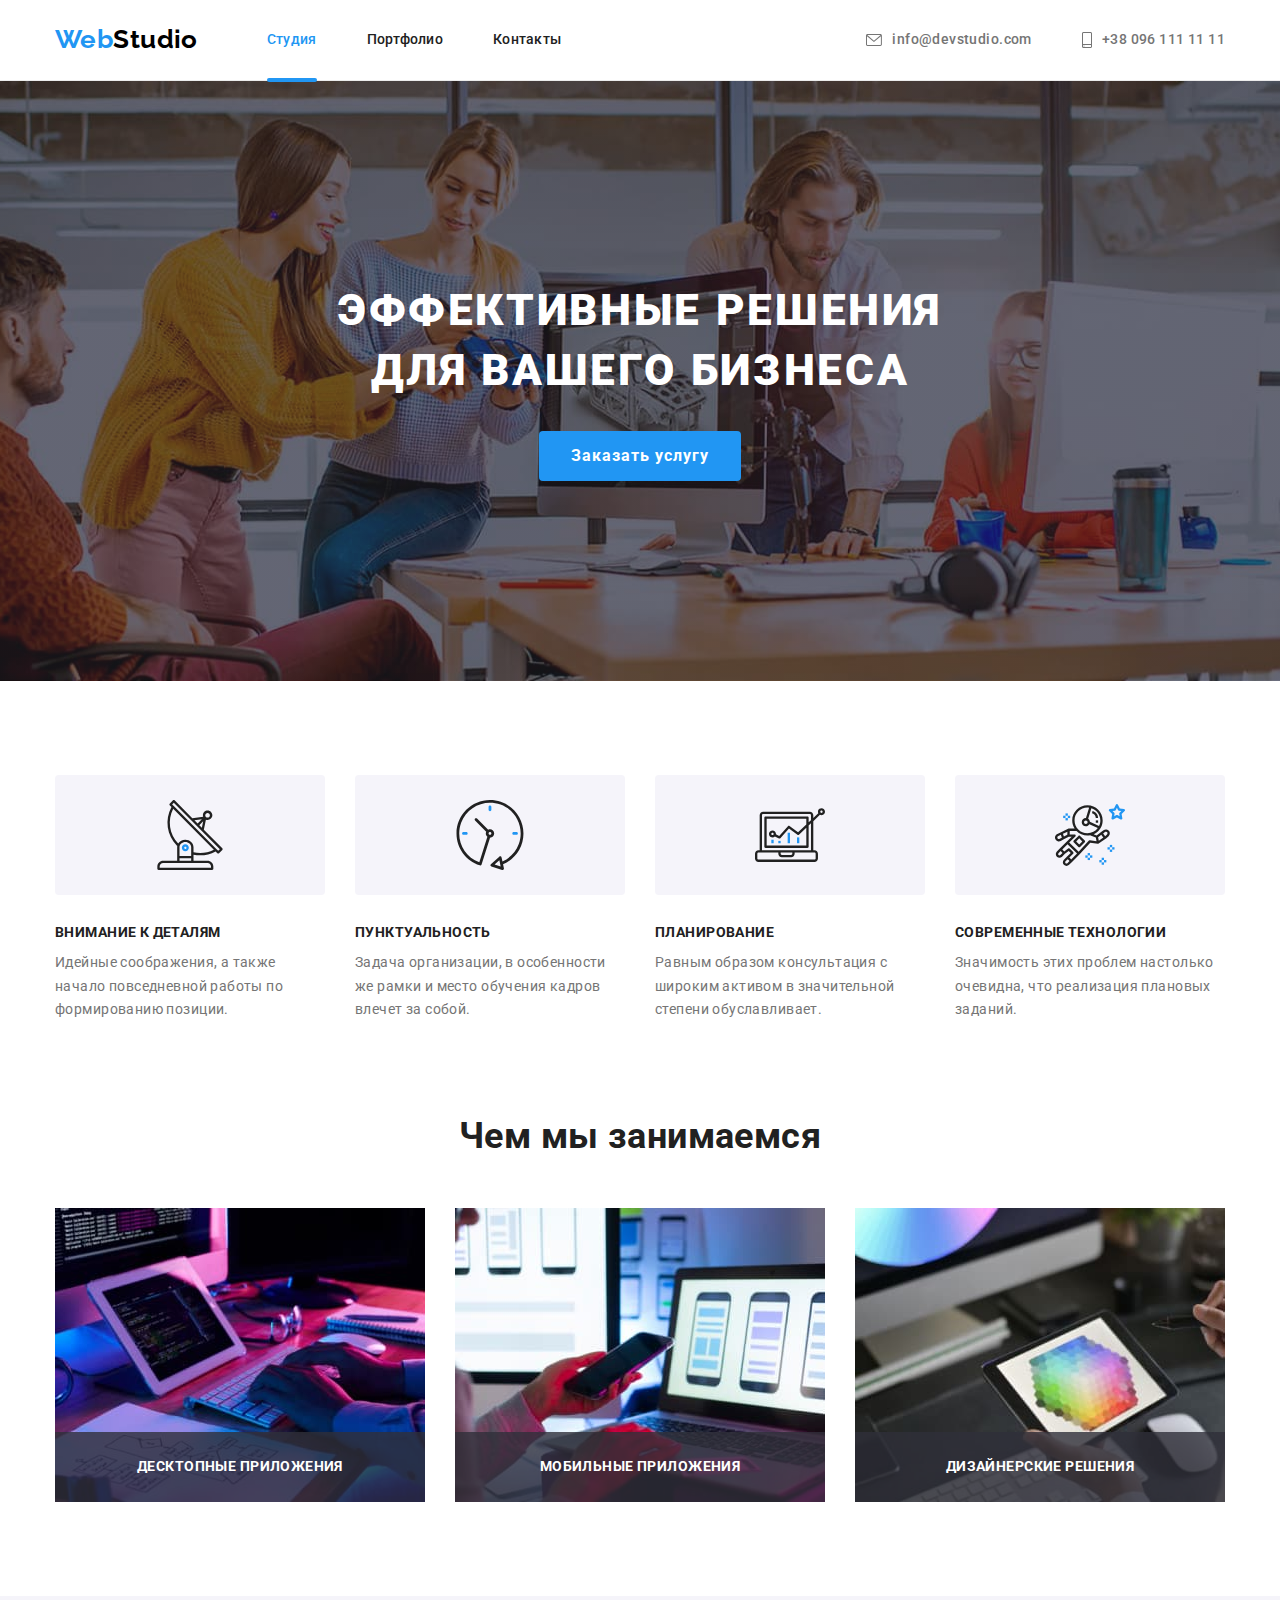
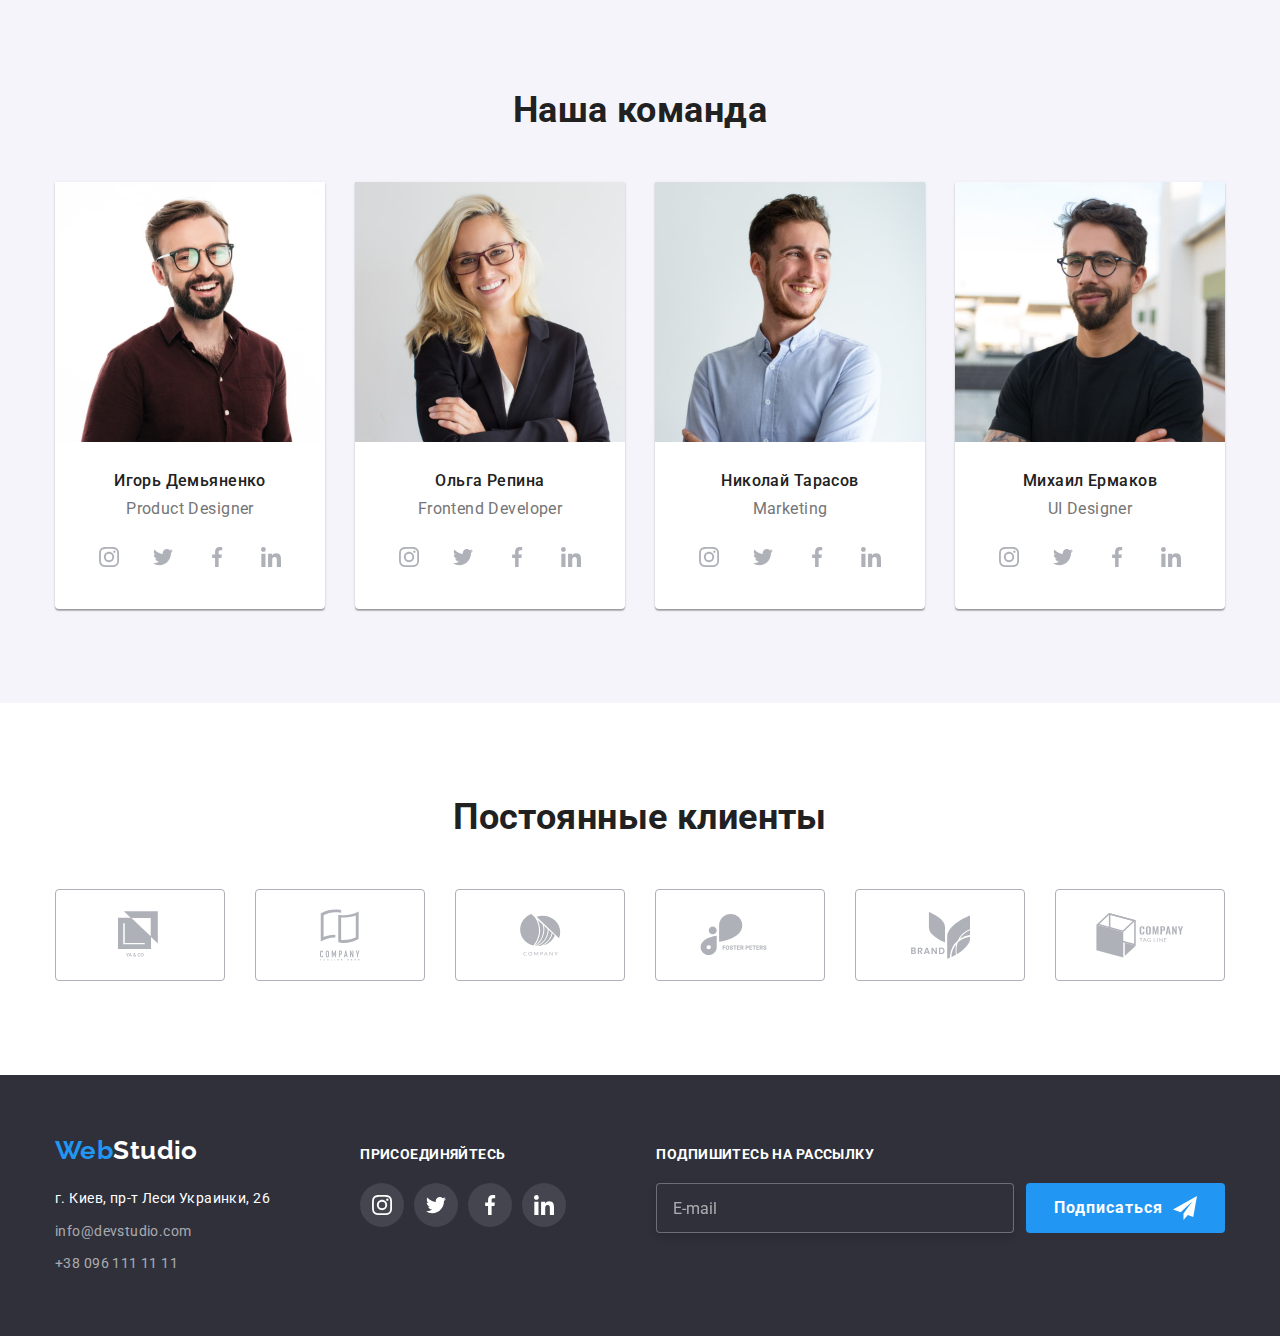
==== commit 0a31a17c: "Добавляет паддинги на ссылки в .contacts-us," ====
--- a/index.html
+++ b/index.html
@@ -35,14 +35,14 @@
         
                     <ul class="list contacts-us__list">
                         <li class="contacts-us__item">
-                            <a href="mailto:info@devstudio.com" class="link contacts-us__link">
+                            <a class="link contacts-us__link contacts-us__link-mail" href="mailto:info@devstudio.com">
                                 <svg class="contacts-us__icon" width="16" height="12">
                                     <use href="./images/icons/icons.svg#envelope"></use>
                                 </svg>
                                 info@devstudio.com</a>
                         </li>
                         <li class="contacts-us__item">
-                            <a href="tel:+380961111111" class="link contacts-us__link">
+                            <a class="link contacts-us__link contacts-us__link-tel" href="tel:+380961111111">
                                 <svg class="contacts-us__icon" width="10" height="16">
                                     <use href="./images/icons/icons.svg#smartphone"></use>
                                 </svg>  
@@ -60,26 +60,25 @@
             <li class="mobile-menu__item"><a class="link mobile-menu__link" href="./portfolio.html">Портфолио</a></li>
             <li class="mobile-menu__item"><a class="link mobile-menu__link" href="">Контакты</a></li>
         </ul>               
-
-        <div class="contacts-box">
-            <ul class="list mobile-contacts__list">
-                <li class="mobile-contacts__item">
-                    <a href="tel:+380961111111" class="link mobile-contacts__link"> 
-                    +38 096 111 11 11</a>
-                </li> 
-                <li class="mobile-contacts__item">
-                    <a href="mailto:info@devstudio.com" class="link mobile-mail__link">
-                    info@devstudio.com</a>
-                </li>
-            </ul>
-    
-            <ul class="list mobile-social__list">
-                <li class="mobile-social__item"><a class="link" href="" target="_blank" rel="noopener noreferrer">Instagram</a></li>
-                <li class="mobile-social__item"><a class="link" href="" target="_blank" rel="noopener noreferrer">Twitter</a></li>
-                <li class="mobile-social__item"><a class="link" href="" target="_blank" rel="noopener noreferrer">Facebook</a></li>
-                <li class="mobile-social__item"><a class="link" href="" target="_blank" rel="noopener noreferrer">LinkedIn</a></li>
-            </ul>
-        </div>
+       
+        <ul class="list mobile-contacts__list">
+            <li class="mobile-contacts__item">
+                <a href="tel:+380961111111" class="link mobile-contacts__link"> 
+                +38 096 111 11 11</a>
+            </li> 
+            <li class="mobile-contacts__item">
+                <a href="mailto:info@devstudio.com" class="link mobile-mail__link">
+                info@devstudio.com</a>
+            </li>
+        </ul>
+
+        <ul class="list mobile-social__list">
+            <li class="mobile-social__item"><a class="link" href="" target="_blank" rel="noopener noreferrer">Instagram</a></li>
+            <li class="mobile-social__item"><a class="link" href="" target="_blank" rel="noopener noreferrer">Twitter</a></li>
+            <li class="mobile-social__item"><a class="link" href="" target="_blank" rel="noopener noreferrer">Facebook</a></li>
+            <li class="mobile-social__item"><a class="link" href="" target="_blank" rel="noopener noreferrer">LinkedIn</a></li>
+        </ul>
+        
     </div> 
 
     <main>
@@ -334,8 +333,7 @@
 
         <section class="section clients">
             <div class="container">
-                <h2 class="clients__heading">Постоянные клиенты</h2>            
-            <div class="clients__main">
+                <h2 class="clients__heading">Постоянные клиенты</h2>                       
                 <ul class="list clients__list">
                     <li class="clients__item">
                         <a class="link clients__link" href="">
@@ -379,8 +377,7 @@
                             </svg>
                         </a>
                     </li>                                                         
-            </ul>
-            </div>
+                </ul>
             </div>            
         </section>  
     </main>
--- a/css/styles.min.css
+++ b/css/styles.min.css
@@ -1,2 +1,2 @@
-:root{--primary-text-color: #757575;--title-text-color: #212121;--accent-color: #2196f3;--primary-write-color: #ffffff;--complementary-color: rgba(255, 255, 255, 0.6);--background-button-color: #f5f4fa;--logo-color: #000000;--background-section-color: #2f303a;--secondary-bg-color: #188ce8;--regular-font-weight: 400;--medium-font-weight: 500;--bold-font-weight: 700;--black-font-weight: 900;--main-font-size: 14px;--secondary-font-size: 16px;--main-transition: 250ms cubic-bezier(0.4, 0, 0.2, 1)}.hero__button:hover,.hero__button:focus,.button__modal-send:hover,.button__modal-send:focus{background-color:var(--secondary-bg-color);box-shadow:0px 4px 4px rgba(0,0,0,0.15)}body{background-color:var(--primary-write-color);color:var(--primary-text-color);font-family:Roboto, sans-serif;font-weight:var(--regular-font-weight);font-size:var(--main-font-size);line-height:1.7;letter-spacing:0.03em}.visually-hidden{position:absolute !important;clip:rect(1px 1px 1px 1px);clip:rect(1px, 1px, 1px, 1px);padding:0 !important;border:0 !important;height:1px !important;width:1px !important;overflow:hidden}h1,h2,h3,h4,h5,h6,p,ul{margin:0px;padding:0px}.link{text-decoration:none;color:inherit}.list{list-style:none}.section{width:100%}@media screen and (max-width: 1199.98px){.section{padding-bottom:60px}}@media screen and (min-width: 1200px){.section{padding-bottom:94px}}img{display:block;max-width:100%;height:auto}.button{color:var(--primary-write-color);background-color:var(--accent-color);font-weight:var(--bold-font-weight);font-size:var(--secondary-font-size);line-height:1.87;align-items:center;text-align:center;letter-spacing:0.06em;cursor:pointer;padding:10px 32px;border:transparent;border-radius:4px;transition:background-color var(--main-transition),box-shadow var(--main-transition)}.logo{font-family:raleway, sans-serif;color:var(--logo-color);font-weight:var(--bold-font-weight);text-decoration:none}@media screen and (max-width: 767.98px){.logo{font-size:24px;line-height:1.16;padding-top:16px;padding-bottom:16px}}@media screen and (min-width: 768px){.logo{font-size:24px;line-height:1.16;padding-top:26px;padding-bottom:26px}}@media screen and (min-width: 1200px){.logo{font-size:26px;line-height:1.2;padding-top:24px;padding-bottom:25px}}.logo__first{color:var(--accent-color)}.container{width:100%;margin-left:auto;margin-right:auto;padding-left:15px;padding-right:15px}@media screen and (min-width: 480px){.container{width:480px}}@media screen and (min-width: 768px){.container{width:768px}}@media screen and (min-width: 1200px){.container{width:1200px}}.header{display:flex;border-bottom:1px solid #ECECEC}.header__navigation{display:flex;align-items:center;justify-content:space-between}.menu-button{display:inline-flex;margin:0;padding:0;border:none;background-color:transparent;z-index:2}@media screen and (min-width: 768px){.menu-button{display:none}}.menu-button:focus{fill:var(--accent-color)}.menu-button.is-open{position:absolute;top:10px;right:15px}.menu-button .icon-cross{display:none}.menu-button.is-open .icon-cross{display:block}.menu-button.is-open .icon-menu{display:none}.mobile-menu{display:none;position:absolute;top:0;left:0;width:100%;height:100vh;background-color:var(--primary-write-color);flex-direction:column;padding:48px 40px 48px 40px}.mobile-menu.is-open{display:block}.mobile-menu__link{font-weight:var(--medium-font-weight);font-size:40px;line-height:1.17;text-align:center;letter-spacing:0.02em;color:var(--title-text-color)}.mobile-menu__link.current{color:var(--accent-color)}.mobile-menu__link:focus{color:var(--accent-color)}.mobile-contacts__item:not(:last-child){margin-bottom:32px}.contacts-box{position:absolute;bottom:48px}.mobile-contacts__list{margin-bottom:64px}.mobile-contacts__link{font-weight:var(--medium-font-weight);font-size:34px;line-height:1.17;letter-spacing:0.02em;color:var(--accent-color)}.mobile-mail__link{font-weight:var(--medium-font-weight);font-size:24px;line-height:1.16;letter-spacing:0.02em;color:var(--primary-text-color)}.mobile-social__list{display:flex}.mobile-social__item{font-weight:var(--medium-font-weight);font-size:18px;line-height:1.22;letter-spacing:0.02em;color:var(--accent-color)}.mobile-social__item:not(:last-child){border-right:1px solid rgba(33,33,33,0.2);padding-right:10px;margin-right:10px}.mobile-menu__item:not(:last-child){margin-bottom:32px}@media screen and (max-width: 767.98px){.menu-container{display:none}}@media screen and (min-width: 768px){.menu-container{display:flex;justify-content:space-between;align-items:center}}@media screen and (min-width: 768px){.menu__list{display:flex;margin-left:auto}}.menu{display:flex}@media screen and (min-width: 768px){.menu{margin-right:84px}}@media screen and (min-width: 1200px){.menu{margin-left:auto;align-items:center;margin-right:305px}}@media screen and (min-width: 768px){.menu__item:not(:last-child){margin-right:50px}}.menu__link{display:block;padding-top:32px;padding-bottom:32px}.menu,.menu__link{color:var(--title-text-color);font-weight:var(--medium-font-weight);line-height:1.14;list-style:none;letter-spacing:0.02em;transition:color var(--main-transition)}.menu:hover,.menu:focus,.menu__link:hover,.menu__link:focus{color:var(--accent-color)}.menu__link.current{color:var(--accent-color)}.menu__item{position:relative;align-items:baseline}.menu__link.current::after{content:'';position:absolute;bottom:-3px;left:0;width:100%;height:4px;background:#2196F3;border-radius:2px}@media screen and (min-width: 768px){.contacts-us__list{display:inline;padding-top:21px;padding-bottom:21px}}@media screen and (min-width: 1200px){.contacts-us__list{display:flex;padding-top:0;padding-bottom:0}}@media screen and (min-width: 1200px){.contacts-us__item:not(:first-child){margin-left:50px}}@media screen and (max-width: 1199.98px){.contacts-us__item:not(:last-child){margin-bottom:10px}}.contacts-us__link{display:flex;color:var(--primary-text-color);font-weight:var(--medium-font-weight);line-height:1.14;align-items:center;transition:color var(--main-transition)}.contacts-us__link:hover,.contacts-us__link:focus{color:var(--accent-color)}@media screen and (min-width: 768px){.contacts-us__link{padding-top:0;padding-bottom:0}}@media screen and (min-width: 1200px){.contacts-us__link{padding-top:32px;padding-bottom:32px}}.contacts-us__icon{margin-right:10px;fill:currentColor;display:inline-block}.hero{display:flex;background-color:var(--background-section-color);text-align:center;max-width:1600px;margin-left:auto;margin-right:auto;background-image:linear-gradient(rgba(47,48,58,0.4), rgba(47,48,58,0.4)),url(../images/hero/mobile/mobile_fonhero.jpg);background-size:cover;background-repeat:no-repeat;background-position:center;padding-top:118px;padding-bottom:118px}@media (min-device-pixel-ratio: 2), (min-resolution: 192dpi), (min-resolution: 2dppx){.hero{background-image:linear-gradient(rgba(47,48,58,0.4), rgba(47,48,58,0.4)),url(../images/hero/mobile/mobile_fonhero@2x.jpg)}}@media screen and (min-width: 768px){.hero{background-image:linear-gradient(rgba(47,48,58,0.4), rgba(47,48,58,0.4)),url(../images/hero/tablet/tablet_fonhero.jpg)}}@media screen and (min-width: 768px) and (min-device-pixel-ratio: 2), screen and (min-width: 768px) and (min-resolution: 192dpi), screen and (min-width: 768px) and (min-resolution: 2dppx){.hero{background-image:linear-gradient(rgba(47,48,58,0.4), rgba(47,48,58,0.4)),url(../images/hero/tablet/tablet_fonhero@2x.jpg)}}@media screen and (min-width: 1200px){.hero{background-image:linear-gradient(rgba(47,48,58,0.4), rgba(47,48,58,0.4)),url(../images/hero/desktop/desktop_fonhero.jpg);padding-top:200px;padding-bottom:200px}}@media screen and (min-width: 1200px) and (min-device-pixel-ratio: 2), screen and (min-width: 1200px) and (min-resolution: 192dpi), screen and (min-width: 1200px) and (min-resolution: 2dppx){.hero{background-image:linear-gradient(rgba(47,48,58,0.4), rgba(47,48,58,0.4)),url(../images/hero/desktop/desktop_fonhero@2x.jpg)}}.hero__title{color:var(--primary-write-color);font-weight:var(--black-font-weight);text-align:center;letter-spacing:0.06em;text-transform:uppercase;margin-bottom:30px;margin-left:auto;margin-right:auto}@media screen and (max-width: 1199.98px){.hero__title{font-size:26px;line-height:1.61}}@media screen and (min-width: 1200px){.hero__title{font-size:44px;line-height:1.36}}@media screen and (max-width: 1199.98px){.features{padding-top:60px}}@media screen and (min-width: 1200px){.features{padding-top:94px}}@media screen and (max-width: 767.98px){.features__item:not(:last-child){margin-bottom:30px}}@media screen and (max-width: 767.98px){.features__item{width:100%}}@media screen and (min-width: 768px){.features__item{width:calc((100%-60px) / 2);width:354px;margin-right:30px;margin-bottom:30px}}@media screen and (min-width: 1200px){.features__item{width:270px}}.features__item::before{content:"";display:inline-flex;height:120px;background-repeat:no-repeat;background-position:center;background-color:var(--background-button-color);border-radius:4px;margin-bottom:30px}@media screen and (max-width: 767.98px){.features__item::before{max-width:450px;width:100%}}@media screen and (min-width: 768px){.features__item::before{width:354px}}@media screen and (min-width: 1200px){.features__item::before{width:270px}}.features__icon-antenna::before{background-image:url(../images/icons/antenna.svg)}.features__icon-clock::before{background-image:url(../images/icons/clock.svg)}.features__icon-diagram::before{background-image:url(../images/icons/diagram.svg)}.features__icon-astronaut::before{background-image:url(../images/icons/astronaut.svg)}@media screen and (min-width: 768px){.features__list{display:flex;flex-wrap:wrap;margin-right:-30px;margin-bottom:-30px}}@media screen and (min-width: 1200px){.features__list{display:flex}}.features__heading,.features__item-title{color:var(--title-text-color)}.features__item-title{font-size:var(--main-font-size);font-weight:var(--bold-font-weight);line-height:1.14;letter-spacing:0.03em;text-transform:uppercase;margin-bottom:10px}@media screen and (max-width: 767.98px){.features__item-title{text-align:center}}@media screen and (min-width: 768px){.features__item-title{text-align:start}}@media screen and (max-width: 1199.98px){.work-list{display:none}}@media screen and (min-width: 1200px){.work-list{display:block}}.work-list__list{display:flex}.work-list__heading{color:var(--title-text-color);font-weight:var(--bold-font-weight);font-size:36px;line-height:1.16;text-align:center}.work-list__heading{margin-bottom:50px}.work-list__item{position:relative}.work-list__item:not(:last-child){margin-right:30px}.work-list__text-image{position:absolute;display:flex;background-color:rgba(47,48,58,0.8);bottom:0;width:100%;height:70px;font-weight:var(--bold-font-weight);font-size:var(--main-font-size);line-height:1.14;align-items:center;justify-content:center;text-transform:uppercase;color:#FFFFFF}.team{background-color:#f5f4fa}@media screen and (max-width: 1199.98px){.team{padding-top:60px}}@media screen and (min-width: 1200px){.team{padding-top:94px}}.team__list{display:flex;flex-wrap:wrap;justify-content:center}@media screen and (min-width: 768px){.team__list{margin-right:-30px;margin-bottom:-30px}}.team__list,.team__social-list{display:inline-flex}@media screen and (min-width: 1200px){.team__card:not(:last-child){margin-right:30px}}.team__name{color:var(--title-text-color);font-weight:var(--medium-font-weight);font-size:var(--secondary-font-size);line-height:1.18;text-align:center;margin-bottom:10px}.team__profession{font-size:var(--secondary-font-size);line-height:1.18;text-align:center;margin-bottom:16px}.team__social-link{display:flex;justify-content:center;align-items:center;width:44px;height:44px;border-radius:50%;fill:#AFB1B8;transition:background-color var(--main-transition),fill var(--main-transition)}.team__social-link:hover,.team__social-link:focus{background-color:var(--accent-color);fill:var(--primary-write-color)}@media screen and (min-width: 480px){.team__social-item{display:inline-flex}}.team__social-item:not(:last-child){margin-right:10px}.team__heading{color:var(--title-text-color);font-weight:var(--bold-font-weight);text-align:center}@media screen and (max-width: 1199.98px){.team__heading{font-size:28px;line-height:1.17;margin-bottom:30px}}@media screen and (min-width: 1200px){.team__heading{font-size:36px;line-height:1.16;margin-bottom:50px}}.team__card{background-color:var(--primary-write-color);box-shadow:0px 1px 3px rgba(0,0,0,0.12),0px 1px 1px rgba(0,0,0,0.14),0px 2px 1px rgba(0,0,0,0.2);border-radius:0px 0px 4px 4px;text-align:center}@media screen and (max-width: 767.98px){.team__card{max-width:450px;width:100%;margin-bottom:30px}}@media screen and (min-width: 768px){.team__card{width:calc((100%-60px) / 2);width:354px;margin-right:30px;margin-bottom:30px}}@media screen and (min-width: 1200px){.team__card{max-width:270px}}.team__contacts{padding:30px 32px 30px 32px;justify-content:center}@media screen and (max-width: 1199.98px){.work-list{display:none}}@media screen and (min-width: 1200px){.work-list{display:block}}.work-list__list{display:flex}.work-list__heading{color:var(--title-text-color);font-weight:var(--bold-font-weight);font-size:36px;line-height:1.16;text-align:center}.work-list__heading{margin-bottom:50px}.work-list__item{position:relative}.work-list__item:not(:last-child){margin-right:30px}.work-list__text-image{position:absolute;display:flex;background-color:rgba(47,48,58,0.8);bottom:0;width:100%;height:70px;font-weight:var(--bold-font-weight);font-size:var(--main-font-size);line-height:1.14;align-items:center;justify-content:center;text-transform:uppercase;color:#FFFFFF}@media screen and (max-width: 1199.98px){.clients{padding-top:60px}}@media screen and (min-width: 1200px){.clients{padding-top:94px}}.clients__heading{font-weight:var(--bold-font-weight);text-align:center;color:var(--title-text-color)}@media screen and (max-width: 1199.98px){.clients__heading{font-size:28px;line-height:1.17;margin-bottom:30px}}@media screen and (min-width: 1200px){.clients__heading{font-size:36px;line-height:1.16;margin-bottom:50px}}.clients__list{display:flex;flex-wrap:wrap;margin-right:-30px;margin-bottom:-30px}@media screen and (max-width: 767.98px){.clients__item{width:calc((100% - 60px) / 2);max-width:210px;margin-right:30px;margin-bottom:30px}}@media screen and (min-width: 768px){.clients__item{width:calc((100% - 60px) / 3);max-width:226px;margin-right:30px;margin-bottom:30px}}@media screen and (min-width: 1200px){.clients__item{max-width:170px}}.clients__link{display:inline-flex;width:100%;height:92px;border:1px solid #AFB1B8;border-radius:4px;justify-content:center;align-items:center;fill:#AFB1B8;transition:fill var(--main-transition),border-color var(--main-transition)}.clients__link:hover,.clients__link:focus{fill:var(--accent-color);border-color:var(--accent-color)}.footer{background-color:var(--background-section-color);padding-top:60px;padding-bottom:60px}@media screen and (max-width: 767.98px){.footer__item{margin-left:auto;margin-right:auto}}@media screen and (min-width: 768px){.footer__item{display:flex;flex-wrap:wrap;justify-content:space-around}}@media screen and (min-width: 1200px){.footer__item{justify-content:space-between;align-items:baseline}}@media screen and (max-width: 1199.98px){.footer__contacts{text-align:center;margin-bottom:60px}}@media screen and (min-width: 1200px){.footer__contacts{margin-right:0;text-align:start}}.footer__address{display:inline-block;margin-bottom:20px}.footer__address .logo{padding:0}.logo--write{color:var(--primary-write-color)}.footer__title{font-style:normal;color:var(--primary-write-color);line-height:1.7;margin-bottom:9px}.footer__link{font-style:normal;list-style:none;color:var(--complementary-color);line-height:1.7;transition:color var(--main-transition)}.footer__link:hover,.footer__link:focus{color:var(--accent-color)}.footer__mail{margin-bottom:9px}@media screen and (max-width: 1199.98px){.connection{text-align:center;margin-bottom:60px}}@media screen and (min-width: 1200px){.connection{text-align:start}}.connection__text{font-weight:var(--bold-font-weight);line-height:1.14;text-transform:uppercase;color:var(--primary-write-color);margin-bottom:20px}.connection__list{display:inline-flex}.connection__link{display:flex;background-color:rgba(255,255,255,0.1);justify-content:center;align-items:center;width:44px;height:44px;border-radius:50%;fill:#FFFFFF;transition:background-color var(--main-transition)}.connection__link:hover,.connection__link:focus{background-color:var(--accent-color)}.connection__item:not(:last-child){margin-right:10px}.footer-form__text{color:var(--primary-write-color);font-weight:var(--bold-font-weight);line-height:1.14;text-transform:uppercase;margin-bottom:20px}@media screen and (max-width: 480px), screen and (min-width: 480px){.footer-form__text{text-align:center}}@media screen and (min-width: 768px) and (max-width: 1199px){.footer-form__text{text-align:center}}@media screen and (min-width: 1200px){.footer-form__text{text-align:start}}.subscription{display:flex;align-items:center}@media screen and (max-width: 480px), screen and (min-width: 480px){.subscription{display:block}}@media screen and (min-width: 768px){.subscription{display:block}}@media screen and (min-width: 1200px){.subscription{display:flex}}@media screen and (max-width: 480px), screen and (min-width: 480px){.subscription__mail{margin-bottom:20px}}@media screen and (min-width: 768px){.subscription__mail{margin-bottom:20px}}@media screen and (min-width: 768px) and (min-width: 1200px){.subscription__mail{margin-bottom:0}}.subscription__input{height:50px;border:1px solid rgba(255,255,255,0.3);font-size:var(--secondary-font-size);line-height:1.25;color:rgba(255,255,255,0.6);filter:drop-shadow(0px 4px 4px rgba(0,0,0,0.15));border-radius:4px;padding-left:16px;background:var(--background-section-color)}.subscription__input::placeholder{font-size:var(--secondary-font-size);line-height:1.25;color:rgba(255,255,255,0.6)}@media screen and (max-width: 767.98px){.subscription__input{max-width:450px;width:100%}}@media screen and (min-width: 768px){.subscription__input{width:450px}}@media screen and (min-width: 1200px){.subscription__input{width:358px}}.footer-form__button{display:flex}.subscription__button{display:inline-flex;padding:10px 28px 10px 28px}.subscription__button:hover,.subscription__button:focus{background-color:var(--secondary-bg-color)}@media screen and (max-width: 1199px){.subscription__button{margin-left:auto;margin-right:auto}}@media screen and (min-width: 1200px){.subscription__button{margin-left:12px}}.subscription__icon--end{margin-left:10px}.card-set{padding-top:94px}@media screen and (max-width: 1199.98px){.card-set{padding-top:60px}}.card-set__projects{display:flex;justify-content:center;margin-bottom:50px}@media screen and (max-width: 767.98px){.card-set__projects{flex-wrap:wrap;justify-content:flex-start}}@media screen and (min-width: 768px){.card-set__projects{justify-content:center}}@media screen and (max-width: 767.98px){.card-set__item:not(:last-child){margin-right:8px;margin-bottom:21px}}@media screen and (min-width: 768px){.card-set__item:not(:last-child){margin-right:8px}}.button__primary{color:var(--title-text-color);background-color:var(--background-button-color);font-weight:var(--medium-font-weight);line-height:1.62}.button__primary:hover,.button__primary:focus{color:var(--primary-write-color);background-color:var(--accent-color);box-shadow:0px 4px 4px rgba(0,0,0,0.15)}@media screen and (min-width: 480px){.button__primary{padding:6px 22px 6px 22px}}@media screen and (min-width: 1200px){.button__primary{padding:10px 32px 10px 32px}}.button__primary--active{color:var(--primary-write-color);background-color:var(--accent-color);font-weight:var(--medium-font-weight);line-height:1.62;box-shadow:0px 4px 4px rgba(0,0,0,0.15)}@media screen and (min-width: 480px){.button__primary--active{padding:6px 22px 6px 22px}}@media screen and (min-width: 480px) and (min-width: 1200px){.button__primary--active{padding:10px 32px 10px 32px}}.projects{display:flex;flex-wrap:wrap;margin-right:-30px;margin-bottom:-30px}.projects__title{color:var(--title-text-color);font-weight:var(--bold-font-weight);font-size:18px;line-height:2;letter-spacing:0.06em}.projects__direction{color:var(--primary-text-color);font-weight:var(--regular-font-weight);font-size:var(--secondary-font-size);line-height:1.9}.projects__title{margin-bottom:4px}.projects__item{background-color:var(--primary-write-color);margin-right:30px;margin-bottom:30px;border:1px solid #eeeeee}@media screen and (max-width: 767.98px){.projects__item{width:100%;max-width:450px}}@media screen and (min-width: 768px){.projects__item{flex-basis:calc((100%-30px) / 2);max-width:354px}}@media screen and (min-width: 1200px){.projects__item{flex-basis:calc((100%-60px) / 3);max-width:370px}}.projects__overlay{position:relative;overflow:hidden}.projects__text{position:absolute;width:100%;height:100%;padding:63px 24px 63px 24px;color:var(--primary-write-color);font-size:18px;line-height:1.55;background-color:rgba(33,150,243,0.9);opacity:0;transform:translatey(100%);transition:transform var(--main-transition),opacity var(--main-transition)}.projects__link:hover .projects__text,.projects__link:focus .projects__text{opacity:1;transform:translatey(0)}.projects__link{display:block;transition:box-shadow var(--main-transition)}.projects__link:hover,.projects__link:focus{box-shadow:0px 1px 1px rgba(0,0,0,0.12),0px 4px 4px rgba(0,0,0,0.06),1px 4px 6px rgba(0,0,0,0.16)}.projects__description{padding:20px 24px}.backdrop{position:fixed;top:0;left:0;width:100%;height:100%;background-color:rgba(0,0,0,0.2);opacity:1;z-index:3;transition:opacity var(--main-transition);overflow-y:scroll;padding-top:50%;padding-bottom:50%;padding-left:15px;padding-right:15px}.backdrop.is-hidden{visibility:hidden;opacity:0;pointer-events:none}.backdrop.is-hidden .modal{transform:translate(-50%, -50%) scale(1.02)}.modal{left:50%;top:50%;background-color:#FFFFFF;box-shadow:0px 1px 3px rgba(0,0,0,0.12),0px 1px 1px rgba(0,0,0,0.14),0px 2px 1px rgba(0,0,0,0.2);border-radius:4px;visibility:visible;padding-top:40px;padding-left:40px;padding-right:40px;padding-bottom:40px;transform:translate(-50%, -50%) scale(1);transition:transform var(--main-transition)}@media screen and (max-width: 768px){.modal{position:relative}}@media screen and (min-width: 768px){.modal{position:absolute}}@media screen and (max-width: 1199.98px){.modal{max-width:450px;width:100%}}@media screen and (min-width: 1200px){.modal{max-width:528px}}.modal__close{position:absolute;display:flex;align-items:center;justify-content:center;top:8px;right:8px;width:30px;height:30px;border-radius:50%;background-color:#ffffff;border:1px solid rgba(0,0,0,0.1);transition:fill var(--main-transition)}.modal__close:hover,.modal__close:focus{cursor:pointer;fill:var(--accent-color)}.modal__heading{font-weight:var(--bold-font-weight);font-size:20px;line-height:1.15;text-align:center;color:var(--title-text-color);margin-bottom:12px}.modal-form__name,.modal-form__tel,.modal-form__mail{margin-bottom:10px}.modal-form__label,.check{font-weight:var(--regular-font-weight);font-size:12px;line-height:1.16;letter-spacing:0.01em;color:var(--primary-text-color)}.modal-form__line{position:relative}.modal-form__input{width:100%;height:40px;padding-left:42px;border:1px solid rgba(33,33,33,0.2);border-radius:4px;cursor:pointer;outline:0;transition:border var(--main-transition)}.modal-form__input:focus{border:1px solid var(--accent-color);outline-color:var(--accent-color)}.modal-form__input:focus+.modal-form__icon{fill:var(--accent-color)}.modal-form__icon{position:absolute;left:12px;top:50%;transform:translateY(-50%);transition:fill var(--main-transition)}.modal-form__comment{margin-bottom:20px}.modal-form__comment-input{width:100%;resize:none;border:1px solid rgba(33,33,33,0.2);border-radius:4px;cursor:pointer;padding:12px 16px 12px 16px;outline:0;transition:outline-color var(--main-transition),border var(--main-transition)}.modal-form__comment-input::placeholder{font-size:12px;line-height:1.16;letter-spacing:0.01em;color:rgba(117,117,117,0.5)}.modal-form__comment-input:focus{border:1px solid var(--accent-color);outline-color:var(--accent-color)}.modal-form__agreement{margin-bottom:30px}.modal-form__check-label{display:flex;align-items:center;justify-content:center;cursor:pointer}.modal-form__check{position:absolute;-webkit-appearance:none;-moz-appearance:none;appearance:none}.modal-form__check:checked+.modal-form__icon-check{background-color:var(--accent-color);background-image:var(--accent-color);border-radius:2px}.modal-form__icon-check{display:inline-block;width:16px;height:15px;background-image:url(../images/icons/border-check.svg);background-color:#fff;margin-right:7px;transition:background-color var(--main-transition)}.modal-form__checkbox-text{line-height:1.71}@media screen and (max-width: 1199.98px){.modal-form__checkbox-text{font-size:12px;line-height:1.16}}.modal-form__link{color:var(--accent-color)}.button__modal-send{display:block;padding:10px 55px 10px 55px;margin-left:auto;margin-right:auto}
+:root{--primary-text-color: #757575;--title-text-color: #212121;--accent-color: #2196f3;--primary-write-color: #ffffff;--complementary-color: rgba(255, 255, 255, 0.6);--background-button-color: #f5f4fa;--logo-color: #000000;--background-section-color: #2f303a;--secondary-bg-color: #188ce8;--regular-font-weight: 400;--medium-font-weight: 500;--bold-font-weight: 700;--black-font-weight: 900;--main-font-size: 14px;--secondary-font-size: 16px;--main-transition: 250ms cubic-bezier(0.4, 0, 0.2, 1)}.hero__button:hover,.hero__button:focus,.button__modal-send:hover,.button__modal-send:focus{background-color:var(--secondary-bg-color);box-shadow:0px 4px 4px rgba(0,0,0,0.15)}body{background-color:var(--primary-write-color);color:var(--primary-text-color);font-family:Roboto, sans-serif;font-weight:var(--regular-font-weight);font-size:var(--main-font-size);line-height:1.7;letter-spacing:0.03em}.visually-hidden{position:absolute !important;clip:rect(1px 1px 1px 1px);clip:rect(1px, 1px, 1px, 1px);padding:0 !important;border:0 !important;height:1px !important;width:1px !important;overflow:hidden}h1,h2,h3,h4,h5,h6,p,ul{margin:0px;padding:0px}.link{text-decoration:none;color:inherit}.list{list-style:none}.section{width:100%}@media screen and (max-width: 1199.98px){.section{padding-bottom:60px}}@media screen and (min-width: 1200px){.section{padding-bottom:94px}}img{display:block;max-width:100%;height:auto}.button{color:var(--primary-write-color);background-color:var(--accent-color);font-weight:var(--bold-font-weight);font-size:var(--secondary-font-size);line-height:1.87;align-items:center;text-align:center;letter-spacing:0.06em;cursor:pointer;padding:10px 32px;border:transparent;border-radius:4px;transition:background-color var(--main-transition),box-shadow var(--main-transition)}.logo{font-family:raleway, sans-serif;color:var(--logo-color);font-weight:var(--bold-font-weight);text-decoration:none}@media screen and (max-width: 767.98px){.logo{font-size:24px;line-height:1.16;padding-top:16px;padding-bottom:16px}}@media screen and (min-width: 768px){.logo{font-size:24px;line-height:1.16;padding-top:26px;padding-bottom:26px}}@media screen and (min-width: 1200px){.logo{font-size:26px;line-height:1.2;padding-top:24px;padding-bottom:25px}}.logo__first{color:var(--accent-color)}.container{width:100%;margin-left:auto;margin-right:auto;padding-left:15px;padding-right:15px}@media screen and (min-width: 480px){.container{width:480px}}@media screen and (min-width: 768px){.container{width:768px}}@media screen and (min-width: 1200px){.container{width:1200px}}.header{display:flex;border-bottom:1px solid #ECECEC}.header__navigation{display:flex;align-items:center;justify-content:space-between}.menu-button{display:inline-flex;margin:0;padding:0;border:none;background-color:transparent;z-index:2}@media screen and (min-width: 768px){.menu-button{display:none}}.menu-button:hover,.menu-button:focus{fill:var(--accent-color)}.menu-button .icon-cross{display:none}.menu-button.is-open .icon-cross{display:block}.menu-button.is-open .icon-menu{display:none}.mobile-menu{display:none;position:absolute;top:0;left:0;width:100%;height:100vh;background-color:var(--primary-write-color);flex-direction:column;justify-content:space-between;padding:48px 40px 48px 40px}@media screen and (max-width: 767.98px){.mobile-menu.is-open{position:fixed;display:flex;z-index:1}}.mobile-menu__item:not(:last-child){margin-bottom:32px}.mobile-menu__link{font-weight:var(--medium-font-weight);font-size:40px;line-height:1.17;text-align:center;letter-spacing:0.02em;color:var(--title-text-color)}.mobile-menu__link:hover,.mobile-menu__link:focus{color:var(--accent-color)}.mobile-menu__link.current{color:var(--accent-color)}@media screen and (max-width: 479.98px){.mobile-menu__link{font-size:36px}}.mobile-contacts__list{margin-top:auto;margin-bottom:64px}.mobile-contacts__item:not(:last-child){margin-bottom:32px}.mobile-contacts__link{font-weight:var(--medium-font-weight);font-size:34px;line-height:1.17;letter-spacing:0.02em;color:var(--accent-color)}@media screen and (max-width: 479.98px){.mobile-contacts__link{font-size:26px}}.mobile-mail__link{font-weight:var(--medium-font-weight);font-size:24px;line-height:1.16;letter-spacing:0.02em;color:var(--primary-text-color)}.mobile-social__item{display:inline;font-weight:var(--medium-font-weight);font-size:18px;line-height:1.22;letter-spacing:0.02em;color:var(--accent-color)}.mobile-social__item:not(:last-child){border-right:1px solid rgba(33,33,33,0.2);padding-right:10px;margin-right:10px}@media screen and (max-width: 479.98px){.mobile-social__item{font-size:10px}}@media screen and (max-width: 767.98px){.menu-container{display:none}}@media screen and (min-width: 768px){.menu-container{display:flex;justify-content:space-between;align-items:center}}@media screen and (min-width: 768px){.menu__list{display:flex;margin-left:auto}}.menu{display:flex}@media screen and (min-width: 768px){.menu{margin-right:84px}}@media screen and (min-width: 1200px){.menu{margin-left:auto;align-items:center;margin-right:305px}}@media screen and (min-width: 768px){.menu__item:not(:last-child){margin-right:50px}}.menu__link{display:block;padding-top:32px;padding-bottom:32px}.menu,.menu__link{color:var(--title-text-color);font-weight:var(--medium-font-weight);line-height:1.14;list-style:none;letter-spacing:0.02em;transition:color var(--main-transition)}.menu:hover,.menu:focus,.menu__link:hover,.menu__link:focus{color:var(--accent-color)}.menu__link.current{color:var(--accent-color)}.menu__item{position:relative;align-items:baseline}.menu__link.current::after{content:'';position:absolute;bottom:-2px;left:0;width:100%;height:4px;background:#2196F3;border-radius:2px}@media screen and (min-width: 768px){.contacts-us__list{display:inline}}@media screen and (min-width: 1200px){.contacts-us__list{display:flex}}@media screen and (min-width: 1200px){.contacts-us__item:not(:first-child){margin-left:50px}}@media screen and (max-width: 1199.98px){.contacts-us__item:not(:last-child){margin-bottom:10px}}@media screen and (max-width: 1199.98px){.contacts-us__link-mail{padding-top:21px}}@media screen and (max-width: 1199.98px){.contacts-us__link-tel{padding-bottom:21px}}.contacts-us__link{display:flex;color:var(--primary-text-color);font-weight:var(--medium-font-weight);line-height:1.14;align-items:center;transition:color var(--main-transition)}.contacts-us__link:hover,.contacts-us__link:focus{color:var(--accent-color)}@media screen and (min-width: 1200px){.contacts-us__link{padding-top:32px;padding-bottom:32px}}.contacts-us__icon{margin-right:10px;fill:currentColor;display:inline-block}.hero{display:flex;background-color:var(--background-section-color);text-align:center;max-width:1600px;margin-left:auto;margin-right:auto;background-image:linear-gradient(rgba(47,48,58,0.4), rgba(47,48,58,0.4)),url(../images/hero/mobile/mobile_fonhero.jpg);background-size:cover;background-repeat:no-repeat;background-position:center;padding-top:118px;padding-bottom:118px}@media screen and (max-width: 767.98px){.hero{height:400px}}@media (min-device-pixel-ratio: 2), (min-resolution: 192dpi), (min-resolution: 2dppx){.hero{background-image:linear-gradient(rgba(47,48,58,0.4), rgba(47,48,58,0.4)),url(../images/hero/mobile/mobile_fonhero@2x.jpg)}}@media screen and (min-width: 768px){.hero{background-image:linear-gradient(rgba(47,48,58,0.4), rgba(47,48,58,0.4)),url(../images/hero/tablet/tablet_fonhero.jpg)}}@media screen and (min-width: 768px) and (min-device-pixel-ratio: 2), screen and (min-width: 768px) and (min-resolution: 192dpi), screen and (min-width: 768px) and (min-resolution: 2dppx){.hero{background-image:linear-gradient(rgba(47,48,58,0.4), rgba(47,48,58,0.4)),url(../images/hero/tablet/tablet_fonhero@2x.jpg)}}@media screen and (min-width: 1200px){.hero{background-image:linear-gradient(rgba(47,48,58,0.4), rgba(47,48,58,0.4)),url(../images/hero/desktop/desktop_fonhero.jpg);padding-top:200px;padding-bottom:200px}}@media screen and (min-width: 1200px) and (min-device-pixel-ratio: 2), screen and (min-width: 1200px) and (min-resolution: 192dpi), screen and (min-width: 1200px) and (min-resolution: 2dppx){.hero{background-image:linear-gradient(rgba(47,48,58,0.4), rgba(47,48,58,0.4)),url(../images/hero/desktop/desktop_fonhero@2x.jpg)}}.hero__title{color:var(--primary-write-color);font-weight:var(--black-font-weight);text-align:center;letter-spacing:0.06em;text-transform:uppercase;margin-bottom:30px;margin-left:auto;margin-right:auto}@media screen and (max-width: 479.98px){.hero__title{font-size:20px}}@media screen and (min-width: 480px){.hero__title{font-size:26px;line-height:1.61}}@media screen and (min-width: 1200px){.hero__title{font-size:44px;line-height:1.36}}@media screen and (max-width: 1199.98px){.features{padding-top:60px}}@media screen and (min-width: 1200px){.features{padding-top:94px}}@media screen and (max-width: 767.98px){.features__item{width:100%}}@media screen and (min-width: 768px){.features__item{width:calc((100% - 60px) / 2);max-width:354px;margin-right:30px;margin-bottom:30px}}@media screen and (min-width: 1200px){.features__item{width:270px}}@media screen and (max-width: 767.98px){.features__item:not(:last-child){margin-bottom:30px}}.features__item::before{content:"";display:inline-flex;height:120px;background-repeat:no-repeat;background-position:center;background-color:var(--background-button-color);border-radius:4px;margin-bottom:30px}@media screen and (max-width: 767.98px){.features__item::before{max-width:450px;width:100%}}@media screen and (min-width: 768px){.features__item::before{width:354px}}@media screen and (min-width: 1200px){.features__item::before{width:270px}}.features__icon-antenna::before{background-image:url(../images/icons/antenna.svg)}.features__icon-clock::before{background-image:url(../images/icons/clock.svg)}.features__icon-diagram::before{background-image:url(../images/icons/diagram.svg)}.features__icon-astronaut::before{background-image:url(../images/icons/astronaut.svg)}@media screen and (min-width: 768px){.features__list{display:flex;flex-wrap:wrap;margin-right:-30px;margin-bottom:-30px}}@media screen and (min-width: 1200px){.features__list{display:flex}}.features__heading,.features__item-title{color:var(--title-text-color)}.features__item-title{font-size:var(--main-font-size);font-weight:var(--bold-font-weight);line-height:1.14;letter-spacing:0.03em;text-transform:uppercase;margin-bottom:10px}@media screen and (max-width: 767.98px){.features__item-title{text-align:center}}@media screen and (min-width: 768px){.features__item-title{text-align:start}}@media screen and (max-width: 1199.98px){.work-list{display:none}}@media screen and (min-width: 1200px){.work-list{display:block}}.work-list__list{display:flex}.work-list__heading{color:var(--title-text-color);font-weight:var(--bold-font-weight);font-size:36px;line-height:1.16;text-align:center;margin-bottom:50px}.work-list__item{position:relative}.work-list__item:not(:last-child){margin-right:30px}.work-list__text-image{position:absolute;display:flex;background-color:rgba(47,48,58,0.8);bottom:0;width:100%;height:70px;font-weight:var(--bold-font-weight);font-size:var(--main-font-size);line-height:1.14;align-items:center;justify-content:center;text-transform:uppercase;color:#FFFFFF}.team{background-color:#f5f4fa}@media screen and (max-width: 1199.98px){.team{padding-top:60px}}@media screen and (min-width: 1200px){.team{padding-top:94px}}.team__list{display:flex;flex-wrap:wrap;justify-content:center}@media screen and (min-width: 768px){.team__list{margin-right:-30px;margin-bottom:-30px}}.team__list,.team__social-list{display:inline-flex}@media screen and (min-width: 1200px){.team__card:not(:last-child){margin-right:30px}}.team__name{color:var(--title-text-color);font-weight:var(--medium-font-weight);font-size:var(--secondary-font-size);line-height:1.18;text-align:center;margin-bottom:10px}.team__profession{font-size:var(--secondary-font-size);line-height:1.18;text-align:center;margin-bottom:16px}.team__social-link{display:flex;justify-content:center;align-items:center;width:44px;height:44px;border-radius:50%;fill:#AFB1B8;transition:background-color var(--main-transition),fill var(--main-transition)}.team__social-link:hover,.team__social-link:focus{background-color:var(--accent-color);fill:var(--primary-write-color)}@media screen and (min-width: 480px){.team__social-item{display:inline-flex}}.team__social-item:not(:last-child){margin-right:10px}.team__heading{color:var(--title-text-color);font-weight:var(--bold-font-weight);text-align:center}@media screen and (max-width: 1199.98px){.team__heading{font-size:28px;line-height:1.17;margin-bottom:30px}}@media screen and (min-width: 1200px){.team__heading{font-size:36px;line-height:1.16;margin-bottom:50px}}.team__card{background-color:var(--primary-write-color);box-shadow:0px 1px 3px rgba(0,0,0,0.12),0px 1px 1px rgba(0,0,0,0.14),0px 2px 1px rgba(0,0,0,0.2);border-radius:0px 0px 4px 4px;text-align:center}@media screen and (max-width: 767.98px){.team__card{max-width:450px;width:100%;margin-bottom:30px}}@media screen and (min-width: 768px){.team__card{width:calc((100%-60px) / 2);width:354px;margin-right:30px;margin-bottom:30px}}@media screen and (min-width: 1200px){.team__card{max-width:270px}}.team__contacts{padding:30px 32px 30px 32px;justify-content:center}@media screen and (max-width: 1199.98px){.work-list{display:none}}@media screen and (min-width: 1200px){.work-list{display:block}}.work-list__list{display:flex}.work-list__heading{color:var(--title-text-color);font-weight:var(--bold-font-weight);font-size:36px;line-height:1.16;text-align:center;margin-bottom:50px}.work-list__item{position:relative}.work-list__item:not(:last-child){margin-right:30px}.work-list__text-image{position:absolute;display:flex;background-color:rgba(47,48,58,0.8);bottom:0;width:100%;height:70px;font-weight:var(--bold-font-weight);font-size:var(--main-font-size);line-height:1.14;align-items:center;justify-content:center;text-transform:uppercase;color:#FFFFFF}@media screen and (max-width: 1199.98px){.clients{padding-top:60px}}@media screen and (min-width: 1200px){.clients{padding-top:94px}}.clients__heading{font-weight:var(--bold-font-weight);text-align:center;color:var(--title-text-color)}@media screen and (max-width: 1199.98px){.clients__heading{font-size:28px;line-height:1.17;margin-bottom:30px}}@media screen and (min-width: 1200px){.clients__heading{font-size:36px;line-height:1.16;margin-bottom:50px}}.clients__list{display:flex;flex-wrap:wrap;margin-left:-30px;margin-bottom:-30px}@media screen and (max-width: 767.98px){.clients__item{width:calc((100% - 60px) / 2);max-width:210px;margin-left:30px;margin-bottom:30px}}@media screen and (min-width: 768px){.clients__item{width:calc((100% - 60px) / 3);max-width:226px;margin-left:30px;margin-bottom:30px}}@media screen and (min-width: 1200px){.clients__item{max-width:170px}}.clients__link{display:inline-flex;width:100%;height:92px;border:1px solid #AFB1B8;border-radius:4px;justify-content:center;align-items:center;fill:#AFB1B8;transition:fill var(--main-transition),border-color var(--main-transition)}.clients__link:hover,.clients__link:focus{fill:var(--accent-color);border-color:var(--accent-color)}.footer{background-color:var(--background-section-color);padding-top:60px;padding-bottom:60px}@media screen and (max-width: 767.98px){.footer__item{margin-left:auto;margin-right:auto}}@media screen and (min-width: 768px){.footer__item{display:flex;flex-wrap:wrap;justify-content:space-around}}@media screen and (min-width: 1200px){.footer__item{justify-content:space-between;align-items:baseline}}@media screen and (max-width: 1199.98px){.footer__contacts{text-align:center;margin-bottom:60px}}@media screen and (min-width: 1200px){.footer__contacts{margin-right:0;text-align:start}}.footer__address{display:inline-block;margin-bottom:20px}.footer__address .logo{padding:0}.logo--write{color:var(--primary-write-color)}.footer__title{font-style:normal;color:var(--primary-write-color);line-height:1.7;margin-bottom:9px}.footer__link{font-style:normal;list-style:none;color:var(--complementary-color);line-height:1.7;transition:color var(--main-transition)}.footer__link:hover,.footer__link:focus{color:var(--accent-color)}.footer__mail{margin-bottom:9px}@media screen and (max-width: 1199.98px){.connection{text-align:center;margin-bottom:60px}}@media screen and (min-width: 1200px){.connection{text-align:start}}.connection__text{font-weight:var(--bold-font-weight);line-height:1.14;text-transform:uppercase;color:var(--primary-write-color);margin-bottom:20px}.connection__list{display:inline-flex}.connection__link{display:flex;background-color:rgba(255,255,255,0.1);justify-content:center;align-items:center;width:44px;height:44px;border-radius:50%;fill:#FFFFFF;transition:background-color var(--main-transition)}.connection__link:hover,.connection__link:focus{background-color:var(--accent-color)}.connection__item:not(:last-child){margin-right:10px}.footer-form__text{color:var(--primary-write-color);font-weight:var(--bold-font-weight);line-height:1.14;text-transform:uppercase;margin-bottom:20px}@media screen and (max-width: 480px), screen and (min-width: 480px){.footer-form__text{text-align:center}}@media screen and (min-width: 768px) and (max-width: 1199px){.footer-form__text{text-align:center}}@media screen and (min-width: 1200px){.footer-form__text{text-align:start}}.subscription{display:flex;align-items:center}@media screen and (max-width: 480px), screen and (min-width: 480px){.subscription{display:block}}@media screen and (min-width: 768px){.subscription{display:block}}@media screen and (min-width: 1200px){.subscription{display:flex}}@media screen and (max-width: 480px), screen and (min-width: 480px){.subscription__mail{margin-bottom:20px}}@media screen and (min-width: 768px){.subscription__mail{margin-bottom:20px}}@media screen and (min-width: 768px) and (min-width: 1200px){.subscription__mail{margin-bottom:0}}.subscription__input{height:50px;border:1px solid rgba(255,255,255,0.3);font-size:var(--secondary-font-size);line-height:1.25;color:rgba(255,255,255,0.6);filter:drop-shadow(0px 4px 4px rgba(0,0,0,0.15));border-radius:4px;padding-left:16px;background:var(--background-section-color)}.subscription__input::placeholder{font-size:var(--secondary-font-size);line-height:1.25;color:rgba(255,255,255,0.6)}@media screen and (max-width: 767.98px){.subscription__input{max-width:450px;width:100%}}@media screen and (min-width: 768px){.subscription__input{width:450px}}@media screen and (min-width: 1200px){.subscription__input{width:358px}}.footer-form__button{display:flex}.subscription__button{display:inline-flex;padding:10px 28px 10px 28px}.subscription__button:hover,.subscription__button:focus{background-color:var(--secondary-bg-color)}@media screen and (max-width: 1199px){.subscription__button{margin-left:auto;margin-right:auto}}@media screen and (min-width: 1200px){.subscription__button{margin-left:12px}}.subscription__icon--end{margin-left:10px}.card-set{padding-top:94px}@media screen and (max-width: 1199.98px){.card-set{padding-top:60px}}.card-set__projects{display:flex;justify-content:center;margin-bottom:50px}@media screen and (max-width: 767.98px){.card-set__projects{flex-wrap:wrap;justify-content:flex-start}}@media screen and (min-width: 768px){.card-set__projects{justify-content:center}}@media screen and (max-width: 767.98px){.card-set__item:not(:last-child){margin-right:8px;margin-bottom:21px}}@media screen and (min-width: 768px){.card-set__item:not(:last-child){margin-right:8px}}.button__primary{color:var(--title-text-color);background-color:var(--background-button-color);font-weight:var(--medium-font-weight);line-height:1.62}.button__primary:hover,.button__primary:focus{color:var(--primary-write-color);background-color:var(--accent-color);box-shadow:0px 4px 4px rgba(0,0,0,0.15)}@media screen and (min-width: 480px){.button__primary{padding:6px 22px 6px 22px}}@media screen and (min-width: 1200px){.button__primary{padding:10px 32px 10px 32px}}.button__primary--active{color:var(--primary-write-color);background-color:var(--accent-color);font-weight:var(--medium-font-weight);line-height:1.62;box-shadow:0px 4px 4px rgba(0,0,0,0.15)}@media screen and (min-width: 480px){.button__primary--active{padding:6px 22px 6px 22px}}@media screen and (min-width: 480px) and (min-width: 1200px){.button__primary--active{padding:10px 32px 10px 32px}}.projects{display:flex;flex-wrap:wrap;margin-left:-30px;margin-bottom:-30px}.projects__title{color:var(--title-text-color);font-weight:var(--bold-font-weight);font-size:18px;line-height:2;letter-spacing:0.06em}.projects__direction{color:var(--primary-text-color);font-weight:var(--regular-font-weight);font-size:var(--secondary-font-size);line-height:1.9}.projects__title{margin-bottom:4px}.projects__item{background-color:var(--primary-write-color);margin-left:30px;margin-bottom:30px;border:1px solid #eeeeee}@media screen and (max-width: 767.98px){.projects__item{width:100%;max-width:450px}}@media screen and (min-width: 768px){.projects__item{flex-basis:calc((100% - 60px) / 2)}}@media screen and (min-width: 1200px){.projects__item{flex-basis:calc((100% - 90px) / 3)}}.projects__overlay{position:relative;overflow:hidden}.projects__text{position:absolute;width:100%;height:100%;color:var(--primary-write-color);font-size:18px;line-height:1.55;background-color:rgba(33,150,243,0.9);opacity:0;transform:translatey(100%);transition:transform var(--main-transition),opacity var(--main-transition)}@media screen and (max-width: 479.98px){.projects__text{padding:22px 24px 22px 24px;font-size:14px}}@media screen and (min-width: 480px){.projects__text{padding:77px 24px 77px 24px}}@media screen and (min-width: 768px){.projects__text{padding:49px 24px 49px 24px}}@media screen and (min-width: 1200px){.projects__text{padding:63px 24px 63px 24px}}.projects__link:hover .projects__text,.projects__link:focus .projects__text{opacity:1;transform:translatey(0)}.projects__link{display:block;height:100%;transition:box-shadow var(--main-transition)}.projects__link:hover,.projects__link:focus{box-shadow:0px 1px 1px rgba(0,0,0,0.12),0px 4px 4px rgba(0,0,0,0.06),1px 4px 6px rgba(0,0,0,0.16)}.projects__description{padding:20px 24px}.backdrop{position:fixed;top:0;left:0;width:100%;height:100%;background-color:rgba(0,0,0,0.2);opacity:1;z-index:3;transition:opacity var(--main-transition);overflow-y:scroll;padding-top:50%;padding-bottom:50%;padding-left:15px;padding-right:15px}.backdrop.is-hidden{visibility:hidden;opacity:0;pointer-events:none}.backdrop.is-hidden .modal{transform:translate(-50%, -50%) scale(1.02)}@media screen and (min-width: 1200px){.backdrop{padding-top:0;padding-bottom:0}}.modal{position:relative;left:50%;top:50%;background-color:#FFFFFF;box-shadow:0px 1px 3px rgba(0,0,0,0.12),0px 1px 1px rgba(0,0,0,0.14),0px 2px 1px rgba(0,0,0,0.2);border-radius:4px;visibility:visible;padding-top:40px;padding-left:40px;padding-right:40px;padding-bottom:40px;transform:translate(-50%, -50%) scale(1);transition:transform var(--main-transition)}@media screen and (max-width: 1199.98px){.modal{max-width:450px}}@media screen and (min-width: 1200px){.modal{max-width:528px}}.modal__close{position:absolute;display:flex;align-items:center;justify-content:center;top:8px;right:8px;width:30px;height:30px;border-radius:50%;background-color:#ffffff;border:1px solid rgba(0,0,0,0.1);transition:fill var(--main-transition)}.modal__close:hover,.modal__close:focus{cursor:pointer;fill:var(--accent-color)}.modal__heading{font-weight:var(--bold-font-weight);font-size:20px;line-height:1.15;text-align:center;color:var(--title-text-color);margin-bottom:12px}.modal-form__name,.modal-form__tel,.modal-form__mail{margin-bottom:10px}.modal-form__label,.check{font-weight:var(--regular-font-weight);font-size:12px;line-height:1.16;letter-spacing:0.01em;color:var(--primary-text-color)}.modal-form__line{position:relative}.modal-form__input{width:100%;height:40px;padding-left:42px;border:1px solid rgba(33,33,33,0.2);border-radius:4px;cursor:pointer;outline:0;transition:border var(--main-transition)}.modal-form__input:focus{border:1px solid var(--accent-color);outline-color:var(--accent-color)}.modal-form__input:focus+.modal-form__icon{fill:var(--accent-color)}.modal-form__icon{position:absolute;left:12px;top:50%;transform:translateY(-50%);transition:fill var(--main-transition)}.modal-form__comment{margin-bottom:20px}.modal-form__comment-input{width:100%;resize:none;border:1px solid rgba(33,33,33,0.2);border-radius:4px;cursor:pointer;padding:12px 16px 12px 16px;outline:0;transition:outline-color var(--main-transition),border var(--main-transition)}.modal-form__comment-input::placeholder{font-size:12px;line-height:1.16;letter-spacing:0.01em;color:rgba(117,117,117,0.5)}.modal-form__comment-input:focus{border:1px solid var(--accent-color);outline-color:var(--accent-color)}.modal-form__agreement{margin-bottom:30px}.modal-form__check-label{display:flex;align-items:center;justify-content:center;cursor:pointer}.modal-form__check{position:absolute;-webkit-appearance:none;-moz-appearance:none;appearance:none}.modal-form__check:checked+.modal-form__icon-check{background-color:var(--accent-color);background-image:var(--accent-color);border-radius:2px}.modal-form__icon-check{display:inline-block;min-width:16px;height:15px;background-image:url(../images/icons/border-check.svg);background-color:#fff;margin-right:7px;transition:background-color var(--main-transition)}.modal-form__checkbox-text{line-height:1.71}@media screen and (max-width: 1199.98px){.modal-form__checkbox-text{font-size:12px;line-height:1.16}}.modal-form__link{color:var(--accent-color)}.button__modal-send{display:block;padding:10px 55px 10px 55px;margin-left:auto;margin-right:auto}
 /*# sourceMappingURL=styles.min.css.map */